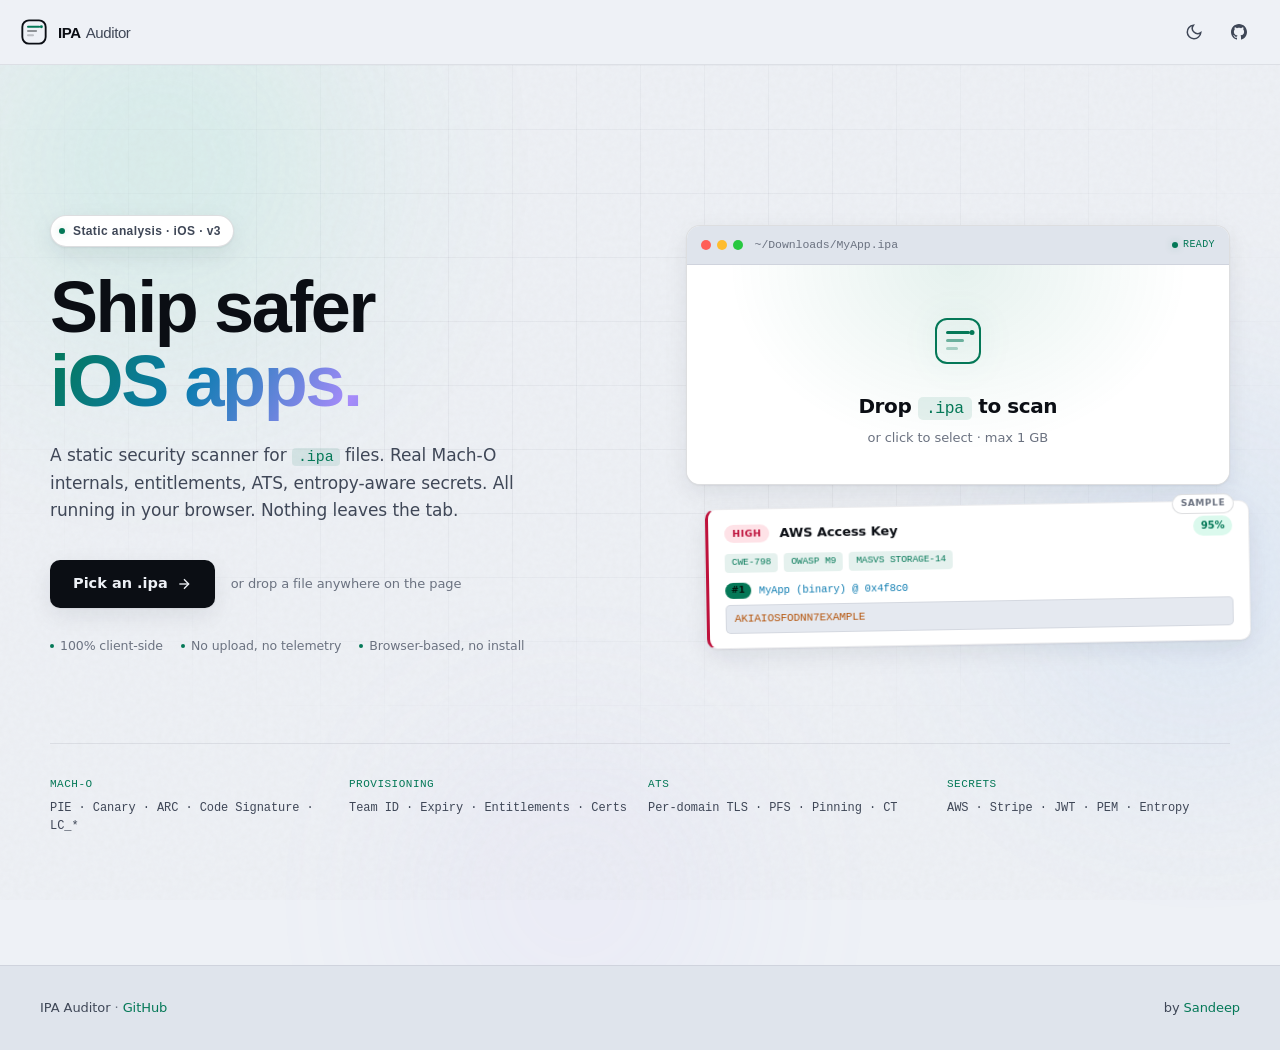
==== index.html @ ed72467b "Add files via upload" ====
<!DOCTYPE html>
<html lang="en" data-theme="dark">
<head>
    <meta charset="UTF-8">
    <meta name="viewport" content="width=device-width, initial-scale=1.0, viewport-fit=cover">
    <meta name="color-scheme" content="dark light">
    <title>IPA Auditor - iOS Static Security Analysis</title>
    <meta name="description" content="iOS IPA static security scanner in your browser. Real Mach-O parsing, embedded provisioning &amp; entitlements, deep ATS analysis, entropy-aware secret detection, SARIF / JSON / CSV / PDF export. 100% client-side.">
    <meta name="author" content="Sandeep Wawdane">
    <meta name="generator" content="IPA Auditor 3.0">
    <meta name="theme-color" content="#FCFCFD" media="(prefers-color-scheme: light)">
    <meta name="theme-color" content="#07080B" media="(prefers-color-scheme: dark)">
    <meta name="application-name" content="IPA Auditor">
    <meta http-equiv="X-Content-Type-Options" content="nosniff">
    <meta http-equiv="X-UA-Compatible" content="IE=edge">
    <meta http-equiv="Content-Security-Policy" content="default-src 'self'; img-src 'self' data: blob:; style-src 'self' 'unsafe-inline' https://fonts.googleapis.com; font-src 'self' https://fonts.gstatic.com data:; script-src 'self' 'unsafe-inline' blob:; worker-src 'self' blob:; connect-src 'self'; frame-ancestors 'none'; base-uri 'self'; form-action 'self'">
    <meta name="referrer" content="strict-origin-when-cross-origin">
    <meta name="robots" content="index, follow, max-image-preview:large">

    <meta property="og:title" content="IPA Auditor - iOS Static Security Analysis">
    <meta property="og:description" content="iOS IPA static security scanner in your browser. Real Mach-O parsing, entitlements, ATS, entropy-aware secret detection. 100% client-side.">
    <meta property="og:type" content="website">
    <meta property="og:url" content="https://ipaauditor.com/">
    <meta property="og:image" content="https://ipaauditor.com/icons/icon-512.svg">
    <meta property="og:image:type" content="image/svg+xml">
    <meta property="og:image:width" content="512">
    <meta property="og:image:height" content="512">
    <meta property="og:site_name" content="IPA Auditor">
    <meta property="og:locale" content="en_US">

    <meta name="twitter:card" content="summary_large_image">
    <meta name="twitter:title" content="IPA Auditor - iOS Static Security Analysis">
    <meta name="twitter:description" content="iOS IPA static security scanner in your browser. Mach-O + entitlements + ATS + entropy-aware secrets. 100% client-side.">
    <meta name="twitter:image" content="https://ipaauditor.com/icons/icon-512.svg">

    <link rel="canonical" href="https://ipaauditor.com/">
    <link rel="icon" type="image/svg+xml" href="icons/icon-192.svg">
    <link rel="preconnect" href="https://fonts.googleapis.com">
    <link rel="preconnect" href="https://fonts.gstatic.com" crossorigin>
    <link rel="preload" as="style" href="https://fonts.googleapis.com/css2?family=Inter:wght@400;500;600;700&family=Fraunces:opsz,wght@9..144,500;9..144,600;9..144,700;9..144,800&family=JetBrains+Mono:wght@400;500&display=swap">
    <link rel="stylesheet" href="https://fonts.googleapis.com/css2?family=Inter:wght@400;500;600;700&family=Fraunces:opsz,wght@9..144,500;9..144,600;9..144,700;9..144,800&family=JetBrains+Mono:wght@400;500&display=swap">
    <link rel="stylesheet" href="src/styles.css">

    <script type="application/ld+json">
    {
      "@context": "https://schema.org",
      "@type": "WebApplication",
      "name": "IPA Auditor",
      "url": "https://ipaauditor.com/",
      "applicationCategory": "SecurityApplication",
      "operatingSystem": "Web Browser",
      "browserRequirements": "Requires a modern browser with Web Workers, IndexedDB, and File API support.",
      "offers": { "@type": "Offer", "price": "0", "priceCurrency": "USD" },
      "creator": { "@type": "Person", "name": "Sandeep Wawdane", "url": "https://github.com/thecybersandeep" },
      "description": "iOS IPA static security scanner running entirely in the browser."
    }
    </script>
</head>
<body>
    <a class="skip-link" href="#main">Skip to content</a>

    <div class="gradient-orbs" aria-hidden="true">
        <div class="orb orb-1"></div>
        <div class="orb orb-2"></div>
        <div class="orb orb-3"></div>
    </div>
    <div class="grid-pattern" aria-hidden="true"></div>

    <header class="site-header" role="banner">
        <div class="site-header-inner">
            <a href="#" class="logo" aria-label="IPA Auditor home">
                <div class="logo-icon" aria-hidden="true">
                    <svg viewBox="0 0 36 36" fill="none" xmlns="http://www.w3.org/2000/svg">
                        <rect x="3" y="3" width="30" height="30" rx="8.5" fill="none" stroke="currentColor" stroke-width="2.4" stroke-linejoin="round"/>
                        <rect x="9" y="10" width="17" height="2.6" rx="1.3" fill="var(--accent-primary)"/>
                        <rect x="9" y="15.5" width="13" height="2.6" rx="1.3" fill="currentColor" opacity="0.42"/>
                        <rect x="9" y="21" width="9"  height="2.6" rx="1.3" fill="currentColor" opacity="0.22"/>
                        <circle cx="27.5" cy="11.3" r="1.9" fill="var(--accent-primary)"/>
                    </svg>
                </div>
                <div class="logo-text"><span class="logo-prefix">IPA</span><span class="logo-suffix">Auditor</span></div>
            </a>
            <nav class="nav-links" aria-label="Main">
                <button class="nav-link icon" id="themeToggle" type="button" aria-label="Toggle theme" title="Toggle theme">
                    <svg class="theme-dark"  viewBox="0 0 24 24" width="18" height="18" fill="none" stroke="currentColor" stroke-width="2" aria-hidden="true"><path d="M21 12.79A9 9 0 1 1 11.21 3 7 7 0 0 0 21 12.79z"/></svg>
                    <svg class="theme-light" viewBox="0 0 24 24" width="18" height="18" fill="none" stroke="currentColor" stroke-width="2" aria-hidden="true"><circle cx="12" cy="12" r="5"/><line x1="12" y1="1" x2="12" y2="3"/><line x1="12" y1="21" x2="12" y2="23"/><line x1="4.22" y1="4.22" x2="5.64" y2="5.64"/><line x1="18.36" y1="18.36" x2="19.78" y2="19.78"/><line x1="1" y1="12" x2="3" y2="12"/><line x1="21" y1="12" x2="23" y2="12"/><line x1="4.22" y1="19.78" x2="5.64" y2="18.36"/><line x1="18.36" y1="5.64" x2="19.78" y2="4.22"/></svg>
                </button>
                <a href="https://github.com/thecybersandeep/ipaauditor" class="nav-link" target="_blank" rel="noopener noreferrer" aria-label="GitHub repo">
                    <svg viewBox="0 0 24 24" width="16" height="16" fill="currentColor" aria-hidden="true"><path d="M12 0c-6.626 0-12 5.373-12 12 0 5.302 3.438 9.8 8.207 11.387.599.111.793-.261.793-.577v-2.234c-3.338.726-4.033-1.416-4.033-1.416-.546-1.387-1.333-1.756-1.333-1.756-1.089-.745.083-.729.083-.729 1.205.084 1.839 1.237 1.839 1.237 1.07 1.834 2.807 1.304 3.492.997.107-.775.418-1.305.762-1.604-2.665-.305-5.467-1.334-5.467-5.931 0-1.311.469-2.381 1.236-3.221-.124-.303-.535-1.524.117-3.176 0 0 1.008-.322 3.301 1.23.957-.266 1.983-.399 3.003-.404 1.02.005 2.047.138 3.006.404 2.291-1.552 3.297-1.23 3.297-1.23.653 1.653.242 2.874.118 3.176.77.84 1.235 1.911 1.235 3.221 0 4.609-2.807 5.624-5.479 5.921.43.372.823 1.102.823 2.222v3.293c0 .319.192.694.801.576 4.765-1.589 8.199-6.086 8.199-11.386 0-6.627-5.373-12-12-12z"/></svg>
                </a>
            </nav>
        </div>
    </header>

    <main id="main">
    <section class="hero" id="landingContent">
        <div class="mesh-bg" aria-hidden="true">
            <div class="mesh-orb mesh-orb-1"></div>
            <div class="mesh-orb mesh-orb-2"></div>
            <div class="mesh-orb mesh-orb-3"></div>
            <div class="mesh-grid"></div>
            <div class="cursor-spot" id="cursorSpot"></div>
        </div>

        <div class="hero-inner">
            <div class="hero-text">
                <span class="hero-tag">
                    <span class="hero-tag-dot"></span>
                    Static analysis · iOS · v3
                </span>
                <h1 class="hero-title">
                    Ship safer<br>
                    <span class="hero-title-accent">iOS apps.</span>
                </h1>
                <p class="hero-subtitle">A static security scanner for <code>.ipa</code> files. Real Mach-O internals, entitlements, ATS, entropy-aware secrets. All running in your browser. Nothing leaves the tab.</p>

                <div class="hero-cta">
                    <button class="btn btn-primary btn-lg" id="heroCta" type="button">
                        Pick an .ipa
                        <svg viewBox="0 0 24 24" width="16" height="16" fill="none" stroke="currentColor" stroke-width="2" aria-hidden="true"><line x1="5" y1="12" x2="19" y2="12"/><polyline points="12 5 19 12 12 19"/></svg>
                    </button>
                    <span class="hero-cta-hint">or drop a file anywhere on the page</span>
                </div>

                <div class="hero-checks">
                    <span class="hero-check"><span class="hero-check-dot"></span>100% client-side</span>
                    <span class="hero-check"><span class="hero-check-dot"></span>No upload, no telemetry</span>
                    <span class="hero-check"><span class="hero-check-dot"></span>Browser-based, no install</span>
                </div>
            </div>

            <div class="hero-visual">
                <div class="dropzone" id="dropZone" role="button" tabindex="0" aria-label="Drop IPA file or click to select">
                    <div class="dropzone-toprow">
                        <span class="dropzone-traffic"><i></i><i></i><i></i></span>
                        <span class="dropzone-file mono">~/Downloads/MyApp.ipa</span>
                        <span class="dropzone-status"><span class="dropzone-status-dot"></span>READY</span>
                    </div>
                    <div class="dropzone-body">
                        <div class="dropzone-icon" aria-hidden="true">
                            <svg viewBox="0 0 64 64" fill="none">
                                <rect x="10" y="10" width="44" height="44" rx="11" fill="none" stroke="currentColor" stroke-width="2"/>
                                <rect x="20" y="22" width="24" height="3" rx="1.5" fill="currentColor"/>
                                <rect x="20" y="30" width="18" height="3" rx="1.5" fill="currentColor" opacity="0.55"/>
                                <rect x="20" y="38" width="12" height="3" rx="1.5" fill="currentColor" opacity="0.30"/>
                                <circle cx="46" cy="23.5" r="2.5" fill="var(--accent-primary)"/>
                            </svg>
                        </div>
                        <div class="dropzone-title">Drop <code>.ipa</code> to scan</div>
                        <div class="dropzone-desc">or click to select · max 1 GB</div>
                    </div>
                </div>

                <div class="preview-card" id="previewCard" aria-hidden="true">
                    <div class="preview-card-head">
                        <span class="preview-sev preview-sev-high" data-field="sev">HIGH</span>
                        <span class="preview-title" data-field="title">AWS Access Key</span>
                        <span class="preview-conf" data-field="conf">95%</span>
                    </div>
                    <div class="preview-meta" data-field="meta">
                        <span class="preview-tag">CWE-798</span>
                        <span class="preview-tag">OWASP M9</span>
                        <span class="preview-tag">MASVS STORAGE-14</span>
                    </div>
                    <div class="preview-instance">
                        <span class="preview-instance-num">#1</span>
                        <code class="preview-file" data-field="file">MyApp (binary) @ 0x4f8c0</code>
                    </div>
                    <code class="preview-match" data-field="match">AKIAIOSFODNN7EXAMPLE</code>
                </div>
            </div>

            <input type="file" id="fileInput" class="file-input" accept=".ipa,.zip" aria-label="Select IPA file">
        </div>

        <div class="hero-feats-row">
            <div class="hero-feat"><span class="hero-feat-key">Mach-O</span><span class="hero-feat-val">PIE · Canary · ARC · Code Signature · LC_*</span></div>
            <div class="hero-feat"><span class="hero-feat-key">Provisioning</span><span class="hero-feat-val">Team ID · Expiry · Entitlements · Certs</span></div>
            <div class="hero-feat"><span class="hero-feat-key">ATS</span><span class="hero-feat-val">Per-domain TLS · PFS · Pinning · CT</span></div>
            <div class="hero-feat"><span class="hero-feat-key">Secrets</span><span class="hero-feat-val">AWS · Stripe · JWT · PEM · Entropy</span></div>
        </div>

    </section>

    <div class="app-container" id="appContainer">
        <div class="app-header">
            <div class="app-title">
                <div class="app-icon" id="appIcon" aria-hidden="true"></div>
                <div class="app-info">
                    <h2 id="appName">App Name</h2>
                    <p id="bundleId" class="mono">bundle.id</p>
                </div>
            </div>
            <div class="app-actions">
                <div class="export-menu">
                    <button class="btn btn-ghost" id="exportMenuBtn" type="button" aria-haspopup="true" aria-expanded="false" title="Export findings">
                        <svg viewBox="0 0 24 24" width="14" height="14" fill="none" stroke="currentColor" stroke-width="2" aria-hidden="true"><path d="M21 15v4a2 2 0 01-2 2H5a2 2 0 01-2-2v-4"/><polyline points="7 10 12 15 17 10"/><line x1="12" y1="15" x2="12" y2="3"/></svg>
                        Export
                        <svg viewBox="0 0 24 24" width="12" height="12" fill="none" stroke="currentColor" stroke-width="2" aria-hidden="true"><polyline points="6 9 12 15 18 9"/></svg>
                    </button>
                    <div class="export-dropdown" id="exportDropdown" role="menu" hidden>
                        <button class="export-item" data-export="pdf"   role="menuitem" type="button"><span class="export-item-name">PDF Report</span><span class="export-item-desc">printable audit</span></button>
                        <button class="export-item" data-export="json"  role="menuitem" type="button"><span class="export-item-name">JSON</span><span class="export-item-desc">full result tree</span></button>
                        <button class="export-item" data-export="csv"   role="menuitem" type="button"><span class="export-item-name">CSV</span><span class="export-item-desc">findings table</span></button>
                        <button class="export-item" data-export="sarif" role="menuitem" type="button"><span class="export-item-name">SARIF 2.1</span><span class="export-item-desc">GitHub Code Scanning</span></button>
                    </div>
                </div>
                <button class="btn btn-primary" id="newScanBtn" type="button">
                    <svg viewBox="0 0 24 24" width="16" height="16" fill="none" stroke="currentColor" stroke-width="2" aria-hidden="true"><polyline points="23 4 23 10 17 10"/><path d="M20.49 15a9 9 0 1 1-2.12-9.36L23 10"/></svg>
                    New Scan
                </button>
            </div>
        </div>

        <nav class="tabs" role="tablist" aria-label="Analysis tabs">
            <button class="tab active" role="tab" data-tab="overview"     aria-selected="true"  aria-controls="panel-overview">
                <svg viewBox="0 0 24 24" width="16" height="16" fill="none" stroke="currentColor" stroke-width="2" aria-hidden="true"><rect x="3" y="3" width="7" height="7"/><rect x="14" y="3" width="7" height="7"/><rect x="14" y="14" width="7" height="7"/><rect x="3" y="14" width="7" height="7"/></svg>
                Overview
            </button>
            <button class="tab" role="tab" data-tab="findings"     aria-selected="false" aria-controls="panel-findings">
                <svg viewBox="0 0 24 24" width="16" height="16" fill="none" stroke="currentColor" stroke-width="2" aria-hidden="true"><path d="M12 22s8-4 8-10V5l-8-3-8 3v7c0 6 8 10 8 10z"/></svg>
                Findings <span class="tab-badge" id="findingsCount">0</span>
            </button>
            <button class="tab" role="tab" data-tab="binary"       aria-selected="false" aria-controls="panel-binary">
                <svg viewBox="0 0 24 24" width="16" height="16" fill="none" stroke="currentColor" stroke-width="2" aria-hidden="true"><polyline points="16 18 22 12 16 6"/><polyline points="8 6 2 12 8 18"/></svg>
                Binary
            </button>
            <button class="tab" role="tab" data-tab="entitlements" aria-selected="false" aria-controls="panel-entitlements">
                <svg viewBox="0 0 24 24" width="16" height="16" fill="none" stroke="currentColor" stroke-width="2" aria-hidden="true"><rect x="3" y="11" width="18" height="11" rx="2"/><path d="M7 11V7a5 5 0 0110 0v4"/></svg>
                Entitlements
            </button>
            <button class="tab" role="tab" data-tab="ats"          aria-selected="false" aria-controls="panel-ats">
                <svg viewBox="0 0 24 24" width="16" height="16" fill="none" stroke="currentColor" stroke-width="2" aria-hidden="true"><circle cx="12" cy="12" r="10"/><line x1="2" y1="12" x2="22" y2="12"/><path d="M12 2a15.3 15.3 0 0 1 4 10 15.3 15.3 0 0 1-4 10 15.3 15.3 0 0 1-4-10 15.3 15.3 0 0 1 4-10z"/></svg>
                ATS
            </button>
            <button class="tab" role="tab" data-tab="explorer"     aria-selected="false" aria-controls="panel-explorer">
                <svg viewBox="0 0 24 24" width="16" height="16" fill="none" stroke="currentColor" stroke-width="2" aria-hidden="true"><path d="M22 19a2 2 0 01-2 2H4a2 2 0 01-2-2V5a2 2 0 012-2h5l2 3h9a2 2 0 012 2z"/></svg>
                Explorer
            </button>
        </nav>

        <section id="panel-overview" class="panel active" role="tabpanel">
            <div class="stats-grid" id="overviewStats"></div>
            <div class="results-section">
                <div class="results-header"><svg viewBox="0 0 24 24" width="18" height="18" fill="none" stroke="currentColor" stroke-width="2" aria-hidden="true"><circle cx="12" cy="12" r="10"/><line x1="12" y1="16" x2="12" y2="12"/><line x1="12" y1="8" x2="12.01" y2="8"/></svg>Application</div>
                <div id="appInfoGrid" class="results-body"></div>
            </div>
            <div class="results-section">
                <div class="results-header"><svg viewBox="0 0 24 24" width="18" height="18" fill="none" stroke="currentColor" stroke-width="2" aria-hidden="true"><path d="M1 12s4-8 11-8 11 8 11 8-4 8-11 8-11-8-11-8z"/><circle cx="12" cy="12" r="3"/></svg>Permissions</div>
                <div id="permissionsList" class="results-body"></div>
            </div>
            <div class="results-section">
                <div class="results-header"><svg viewBox="0 0 24 24" width="18" height="18" fill="none" stroke="currentColor" stroke-width="2" aria-hidden="true"><path d="M10 13a5 5 0 007.54.54l3-3a5 5 0 00-7.07-7.07l-1.72 1.71"/><path d="M14 11a5 5 0 00-7.54-.54l-3 3a5 5 0 007.07 7.07l1.71-1.71"/></svg>URL Schemes</div>
                <div id="urlSchemesList" class="results-body"></div>
            </div>
            <div class="results-section">
                <div class="results-header"><svg viewBox="0 0 24 24" width="18" height="18" fill="none" stroke="currentColor" stroke-width="2" aria-hidden="true"><path d="M21 16V8a2 2 0 00-1-1.73l-7-4a2 2 0 00-2 0l-7 4A2 2 0 003 8v8a2 2 0 001 1.73l7 4a2 2 0 002 0l7-4A2 2 0 0021 16z"/></svg>Trackers &amp; SDKs</div>
                <div id="trackersList" class="results-body"></div>
            </div>
        </section>

        <section id="panel-findings" class="panel" role="tabpanel" hidden>
            <div class="findings-toolbar" role="toolbar" aria-label="Findings filters">
                <div class="filter-bar">
                    <button class="filter-btn active" data-filter="all" type="button">All</button>
                    <button class="filter-btn" data-filter="high"    type="button">High</button>
                    <button class="filter-btn" data-filter="warning" type="button">Warning</button>
                    <button class="filter-btn" data-filter="info"    type="button">Info</button>
                    <button class="filter-btn" data-filter="secure"  type="button">Secure</button>
                </div>
                <div class="findings-controls">
                    <label class="search-wrap">
                        <span class="sr-only">Search findings</span>
                        <input type="search" id="findingsSearchInput" placeholder="Search rule, file, match, CWE…  (press / to focus)" aria-label="Search findings">
                    </label>
                    <label class="sort-wrap">
                        <span>Sort</span>
                        <select id="findingsSort" aria-label="Sort findings">
                            <option value="severity">Severity</option>
                            <option value="confidence">Confidence</option>
                            <option value="count">Count</option>
                            <option value="name">Name</option>
                        </select>
                    </label>
                    <label class="conf-wrap">
                        <span>Min confidence <span id="findingsMinConfidenceLabel">≥ 0%</span></span>
                        <input type="range" id="findingsMinConfidence" min="0" max="100" step="5" value="0" aria-label="Minimum confidence">
                    </label>
                    <div class="bulk-actions">
                        <button class="bulk-btn" id="expandAllBtn"   type="button" title="Expand all">Expand All</button>
                        <button class="bulk-btn" id="collapseAllBtn" type="button" title="Collapse all">Collapse All</button>
                    </div>
                </div>
            </div>
            <div class="results-section">
                <div class="results-header">
                    <svg viewBox="0 0 24 24" width="18" height="18" fill="none" stroke="currentColor" stroke-width="2" aria-hidden="true"><path d="M10.29 3.86L1.82 18a2 2 0 001.71 3h16.94a2 2 0 001.71-3L13.71 3.86a2 2 0 00-3.42 0z"/><line x1="12" y1="9" x2="12" y2="13"/><line x1="12" y1="17" x2="12.01" y2="17"/></svg>
                    <span>Findings</span>
                    <span id="findingsResultCount" class="results-header-sub">0</span>
                </div>
                <div id="findingsList" class="results-body" role="list"></div>
                <div id="findingsPager" class="findings-pager" aria-label="Pagination"></div>
            </div>
        </section>

        <section id="panel-binary" class="panel" role="tabpanel" hidden>
            <div class="results-section">
                <div class="results-header"><svg viewBox="0 0 24 24" width="18" height="18" fill="none" stroke="currentColor" stroke-width="2" aria-hidden="true"><path d="M12 22s8-4 8-10V5l-8-3-8 3v7c0 6 8 10 8 10z"/></svg>Checksec</div>
                <div id="checksecGrid" class="results-body"></div>
            </div>
            <div class="results-section">
                <div class="results-header"><svg viewBox="0 0 24 24" width="18" height="18" fill="none" stroke="currentColor" stroke-width="2" aria-hidden="true"><polyline points="16 18 22 12 16 6"/><polyline points="8 6 2 12 8 18"/></svg>Mach-O Details</div>
                <div id="machoMeta" class="results-body"></div>
            </div>
        </section>

        <section id="panel-entitlements" class="panel" role="tabpanel" hidden>
            <div class="results-section">
                <div class="results-header"><svg viewBox="0 0 24 24" width="18" height="18" fill="none" stroke="currentColor" stroke-width="2" aria-hidden="true"><path d="M14 2H6a2 2 0 00-2 2v16a2 2 0 002 2h12a2 2 0 002-2V8z"/><polyline points="14 2 14 8 20 8"/></svg>Provisioning Profile</div>
                <div id="provisioningCard" class="results-body"></div>
            </div>
            <div class="results-section">
                <div class="results-header"><svg viewBox="0 0 24 24" width="18" height="18" fill="none" stroke="currentColor" stroke-width="2" aria-hidden="true"><rect x="3" y="11" width="18" height="11" rx="2"/><path d="M7 11V7a5 5 0 0110 0v4"/></svg>Entitlements</div>
                <div id="entitlementsCard" class="results-body"></div>
            </div>
        </section>

        <section id="panel-ats" class="panel" role="tabpanel" hidden>
            <div class="results-section">
                <div class="results-header"><svg viewBox="0 0 24 24" width="18" height="18" fill="none" stroke="currentColor" stroke-width="2" aria-hidden="true"><circle cx="12" cy="12" r="10"/></svg>App Transport Security</div>
                <div id="atsPanel" class="results-body"></div>
            </div>
        </section>

        <section id="panel-explorer" class="panel" role="tabpanel" hidden>
            <div class="explorer-container">
                <aside class="explorer-sidebar" aria-label="Files">
                    <div class="quick-access">
                        <div class="quick-access-header"><span>Quick Access</span></div>
                        <div class="quick-access-list" id="quickAccessList"></div>
                    </div>
                    <div class="explorer-controls">
                        <input type="search" id="fileSearchInput" placeholder="Search files…" aria-label="Search files">
                    </div>
                    <div id="fileSearchResults" role="listbox"></div>
                    <div class="tree-section-header">
                        <span>Files</span>
                        <span class="tree-file-count" id="totalFileCount"></span>
                    </div>
                    <div class="file-tree-container" id="fileTree" role="tree"></div>
                </aside>
                <div class="explorer-main">
                    <div class="explorer-toolbar">
                        <span class="current-file-path mono" id="currentFilePath">Select a file</span>
                        <button class="viewer-btn" id="downloadFileBtn" type="button" title="Download this file" aria-label="Download current file" disabled>
                            <svg viewBox="0 0 24 24" width="14" height="14" fill="none" stroke="currentColor" stroke-width="2" aria-hidden="true"><path d="M21 15v4a2 2 0 01-2 2H5a2 2 0 01-2-2v-4"/><polyline points="7 10 12 15 17 10"/><line x1="12" y1="15" x2="12" y2="3"/></svg>
                            Download
                        </button>
                    </div>
                    <div class="file-viewer-container">
                        <div id="fileViewer"><div class="no-data">Select a file from Quick Access or the tree</div></div>
                    </div>
                </div>
            </div>
        </section>
    </div>
    </main>

    <footer class="site-footer">
        <div class="site-footer-inner">
            <div class="footer-brand">
                <span>IPA Auditor</span>
                <span class="footer-divider">·</span>
                <a href="https://github.com/thecybersandeep/ipaauditor" target="_blank" rel="noopener noreferrer">GitHub</a>
            </div>
            <div class="footer-copyright">by <a href="https://github.com/thecybersandeep" target="_blank" rel="noopener noreferrer">Sandeep</a></div>
        </div>
    </footer>

    <div class="loading-overlay" id="loadingOverlay" role="alertdialog" aria-live="polite" aria-labelledby="loadingText">
        <div class="loader" aria-hidden="true"></div>
        <div class="loading-text" id="loadingText">Analyzing IPA…</div>
        <div class="loading-subtext" id="progressText">Extracting…</div>
        <div class="loading-detail" id="progressDetail"></div>
        <div class="progress-bar" aria-hidden="true"><div class="progress-fill" id="progressFill"></div></div>
    </div>

    <div class="toast-container" id="toastContainer" aria-live="polite" aria-atomic="true"></div>

    <script src="lib/jszip.min.js"></script>
    <script src="lib/plist.min.js"></script>
    <script src="lib/jspdf.umd.min.js"></script>
    <script src="src/core/macho.js"></script>
    <script src="src/core/plist.js"></script>
    <script src="src/core/provisioning.js"></script>
    <script src="src/core/entropy.js"></script>
    <script src="src/core/rules.js"></script>
    <script src="src/core/ats.js"></script>
    <script src="src/core/analyzer.js"></script>
    <script src="src/core/export.js"></script>
    <script src="src/core/pdf.js"></script>
    <script src="src/main.js"></script>
</body>
</html>
---- src/styles.css ----
:root,
[data-theme="dark"] {
    --bg-primary: #07080B;
    --bg-secondary: #0C0E13;
    --bg-tertiary: #11141B;
    --bg-card: #0E1117;
    --bg-elevated: #161A22;
    --border-subtle: rgba(255, 255, 255, 0.06);
    --border-default: rgba(255, 255, 255, 0.10);
    --border-hover: rgba(255, 255, 255, 0.22);
    --text-primary: #F6F8FA;
    --text-secondary: #9CA3AF;
    --text-muted: #6B7280;
    --accent-primary: #10D689;
    --accent-secondary: #08B073;
    --accent-glow: rgba(16, 214, 137, 0.30);
    --accent-subtle: rgba(16, 214, 137, 0.10);
    --cyan: #38BDF8;
    --green: #10D689;
    --red: #F43F5E;
    --orange: #FB923C;
    --code-bg: #050709;
    --focus: #10D689;
    --shadow-card: 0 1px 2px rgba(0,0,0,0.4), 0 8px 24px rgba(0,0,0,0.30);
    --shadow-elev: 0 16px 40px rgba(0,0,0,0.55);
    --radius-sm: 6px;
    --radius-md: 10px;
    --radius-lg: 14px;
    --radius-xl: 20px;
}

[data-theme="light"] {
    --bg-primary: #EEF1F6;
    --bg-secondary: #DFE4EC;
    --bg-tertiary: #FFFFFF;
    --bg-card: #FFFFFF;
    --bg-elevated: #FFFFFF;
    --border-subtle: rgba(17, 24, 39, 0.08);
    --border-default: rgba(17, 24, 39, 0.14);
    --border-hover: rgba(17, 24, 39, 0.28);
    --text-primary: #0B0E14;
    --text-secondary: #3F4757;
    --text-muted: #6B7280;
    --accent-primary: #047857;
    --accent-secondary: #036044;
    --accent-glow: rgba(4, 120, 87, 0.24);
    --accent-subtle: rgba(4, 120, 87, 0.10);
    --cyan: #0E7CB1;
    --green: #047857;
    --red: #BE123C;
    --orange: #B45309;
    --code-bg: #E5E9F0;
    --focus: #047857;
    --shadow-card: 0 1px 2px rgba(17,24,39,0.06), 0 8px 24px rgba(17,24,39,0.08);
    --shadow-elev: 0 16px 40px rgba(17,24,39,0.14);
    --radius-sm: 6px;
    --radius-md: 10px;
    --radius-lg: 14px;
    --radius-xl: 20px;
}

* { margin: 0; padding: 0; box-sizing: border-box; }
html { font-size: 15px; scroll-behavior: smooth; }
@media (prefers-reduced-motion: reduce) {
    *, *::before, *::after { animation: none !important; transition: none !important; }
    html { scroll-behavior: auto; }
}
body {
    font-family: 'Inter', ui-sans-serif, -apple-system, system-ui, sans-serif;
    background: var(--bg-primary);
    color: var(--text-primary);
    min-height: 100vh;
    line-height: 1.55;
    -webkit-font-smoothing: antialiased;
    -moz-osx-font-smoothing: grayscale;
    overflow-x: hidden;
    letter-spacing: -0.005em;
    position: relative;
}
body::before {
    content: '';
    position: fixed; inset: 0;
    pointer-events: none; z-index: 1;
    background-image: url("data:image/svg+xml,%3Csvg xmlns='http://www.w3.org/2000/svg' viewBox='0 0 200 200'%3E%3Cfilter id='n'%3E%3CfeTurbulence type='fractalNoise' baseFrequency='0.85' numOctaves='2' stitchTiles='stitch'/%3E%3CfeColorMatrix values='0 0 0 0 0.18 0 0 0 0 0.13 0 0 0 0 0.07 0 0 0 0.55 0'/%3E%3C/filter%3E%3Crect width='200' height='200' filter='url(%23n)'/%3E%3C/svg%3E");
    opacity: 0.06;
    mix-blend-mode: multiply;
}
[data-theme="dark"] body::before { mix-blend-mode: screen; opacity: 0.04; }
.serif { font-family: 'Fraunces', Georgia, serif; }
.site-header, .hero, main, footer, .toast-container { position: relative; z-index: 2; }
.mono { font-family: 'JetBrains Mono', ui-monospace, SFMono-Regular, Consolas, monospace; }
.sr-only { position: absolute; width: 1px; height: 1px; padding: 0; margin: -1px; overflow: hidden; clip: rect(0,0,0,0); white-space: nowrap; border: 0; }
.skip-link { position: absolute; left: -9999px; top: 8px; padding: 8px 12px; background: var(--accent-primary); color: white; border-radius: 6px; z-index: 1000; }
.skip-link:focus { left: 12px; }

:focus-visible {
    outline: 2px solid var(--focus);
    outline-offset: 2px;
    border-radius: 4px;
}

button { font: inherit; color: inherit; }
a { color: inherit; }

.gradient-orbs, .grid-pattern { display: none; }

.site-header {
    position: sticky; top: 0; z-index: 100;
    padding: 14px 20px;
    background: color-mix(in srgb, var(--bg-primary) 92%, transparent);
    backdrop-filter: blur(24px) saturate(180%);
    -webkit-backdrop-filter: blur(24px) saturate(180%);
    border-bottom: 1px solid var(--border-subtle);
}
.site-header-inner { max-width: 1280px; margin: 0 auto; display: flex; align-items: center; justify-content: space-between; gap: 12px; }
.logo { display: inline-flex; align-items: center; gap: 10px; text-decoration: none; color: var(--text-primary); }
.logo-icon { width: 28px; height: 28px; flex-shrink: 0; color: var(--text-primary); transition: transform 0.2s ease; }
.logo:hover .logo-icon { transform: scale(1.06); }
.logo-text { display: inline-flex; align-items: baseline; gap: 0; font-family: 'Inter', sans-serif; font-size: 15px; font-weight: 700; letter-spacing: -0.4px; line-height: 1; }
.logo-prefix { color: var(--text-primary); }
.logo-suffix { color: var(--text-secondary); font-weight: 500; margin-left: 5px; }

.nav-links { display: flex; align-items: center; gap: 6px; }
.nav-link {
    display: inline-flex; align-items: center; gap: 6px;
    padding: 8px 12px; font-size: 13px; font-weight: 500;
    color: var(--text-secondary); background: transparent; border: 1px solid transparent;
    border-radius: 8px; cursor: pointer; text-decoration: none;
    transition: all 0.15s ease;
}
.nav-link:hover { color: var(--text-primary); background: var(--accent-subtle); border-color: var(--border-subtle); }
.nav-link.icon { padding: 8px; }
.theme-light, .theme-dark { display: none; }
[data-theme="light"] .theme-dark  { display: block; }
[data-theme="dark"]  .theme-light { display: block; }

.btn {
    display: inline-flex; align-items: center; gap: 8px;
    padding: 10px 18px; font-size: 13.5px; font-weight: 600;
    border-radius: var(--radius-md); cursor: pointer; text-decoration: none;
    border: 1px solid transparent; transition: all 0.15s ease;
    background: transparent; color: var(--text-primary);
    line-height: 1.2;
}
.btn-primary {
    background: var(--text-primary);
    color: var(--bg-primary);
    box-shadow: var(--shadow-card);
}
.btn-primary:hover { transform: translateY(-1px); box-shadow: var(--shadow-elev); }
.btn-ghost { background: var(--bg-elevated); border-color: var(--border-default); box-shadow: var(--shadow-card); }
.btn-ghost:hover { border-color: var(--border-hover); transform: translateY(-1px); }
.btn-ghost.danger { color: var(--red); }
.btn-ghost.danger:hover { background: rgba(196, 69, 69, 0.10); border-color: rgba(196, 69, 69, 0.4); }

.hero {
    position: relative; z-index: 2;
    min-height: 100vh;
    display: flex; flex-direction: column;
    align-items: center; justify-content: center;
    padding: 80px 24px 60px;
    overflow: hidden;
}
.mesh-bg { position: absolute; inset: 0; overflow: hidden; pointer-events: none; }
.mesh-grid {
    position: absolute; inset: 0;
    background-image:
        linear-gradient(rgba(255,255,255,0.03) 1px, transparent 1px),
        linear-gradient(90deg, rgba(255,255,255,0.03) 1px, transparent 1px);
    background-size: 64px 64px;
    mask-image: radial-gradient(ellipse 80% 70% at 50% 30%, black 30%, transparent 75%);
    -webkit-mask-image: radial-gradient(ellipse 80% 70% at 50% 30%, black 30%, transparent 75%);
}
[data-theme="light"] .mesh-grid {
    background-image:
        linear-gradient(rgba(17,24,39,0.04) 1px, transparent 1px),
        linear-gradient(90deg, rgba(17,24,39,0.04) 1px, transparent 1px);
}
.mesh-orb { position: absolute; border-radius: 50%; filter: blur(80px); opacity: 0.45; }
.mesh-orb-1 { width: 560px; height: 560px; top: -180px; left: -120px; background: radial-gradient(circle, #10D689 0%, transparent 70%); }
.mesh-orb-2 { width: 480px; height: 480px; top: 30%; right: -160px; background: radial-gradient(circle, #38BDF8 0%, transparent 70%); opacity: 0.30; }
.mesh-orb-3 { width: 380px; height: 380px; bottom: -120px; left: 30%; background: radial-gradient(circle, #A78BFA 0%, transparent 70%); opacity: 0.20; }
.cursor-spot {
    position: absolute;
    width: 600px; height: 600px;
    border-radius: 50%;
    background: radial-gradient(circle, rgba(16, 214, 137, 0.10) 0%, transparent 60%);
    pointer-events: none;
    transform: translate(-50%, -50%);
    transition: opacity 0.3s ease;
    opacity: 0;
    z-index: 1;
    filter: blur(40px);
    mix-blend-mode: screen;
}
[data-theme="light"] .cursor-spot {
    background: radial-gradient(circle, rgba(5, 150, 105, 0.10) 0%, transparent 60%);
    mix-blend-mode: multiply;
}
.hero:hover .cursor-spot { opacity: 1; }
[data-theme="light"] .mesh-orb { opacity: 0.18; filter: blur(100px); }
[data-theme="light"] .mesh-orb-1 { background: radial-gradient(circle, #34D399 0%, transparent 70%); }
[data-theme="light"] .mesh-orb-2 { background: radial-gradient(circle, #60A5FA 0%, transparent 70%); }
[data-theme="light"] .mesh-orb-3 { background: radial-gradient(circle, #C4B5FD 0%, transparent 70%); }

.hero-inner {
    position: relative;
    max-width: 1180px; width: 100%;
    display: grid; grid-template-columns: minmax(0, 1.05fr) minmax(0, 1fr);
    gap: 64px;
    align-items: center;
}
.hero-text { text-align: left; }
.hero-visual { position: relative; }

.hero-text > * { animation: fadeUp 0.6s cubic-bezier(0.22, 1, 0.36, 1) backwards; }
.hero-text > *:nth-child(1) { animation-delay: 0.05s; }
.hero-text > *:nth-child(2) { animation-delay: 0.12s; }
.hero-text > *:nth-child(3) { animation-delay: 0.18s; }
.hero-text > *:nth-child(4) { animation-delay: 0.24s; }
.hero-text > *:nth-child(5) { animation-delay: 0.30s; }
.hero-visual { animation: fadeUp 0.8s cubic-bezier(0.22, 1, 0.36, 1) 0.20s backwards; }
.hero-feats-row { animation: fadeUp 0.6s cubic-bezier(0.22, 1, 0.36, 1) 0.45s backwards; }
@keyframes fadeUp {
    from { opacity: 0; transform: translateY(16px); }
    to   { opacity: 1; transform: translateY(0); }
}
@media (prefers-reduced-motion: reduce) {
    .hero-text > *, .hero-visual, .hero-feats-row { animation: none; }
}

.dropzone-status {
    margin-left: auto;
    display: inline-flex; align-items: center; gap: 5px;
    font-family: 'JetBrains Mono', monospace;
    font-size: 10px;
    color: var(--accent-primary);
    letter-spacing: 0.4px;
}
.dropzone-status-dot {
    width: 6px; height: 6px;
    border-radius: 50%;
    background: var(--accent-primary);
    box-shadow: 0 0 8px var(--accent-glow);
    animation: dotPulse 1.6s ease-in-out infinite;
}
@keyframes dotPulse { 0%,100% { opacity: 1; } 50% { opacity: 0.35; } }

.preview-card {
    transition: opacity 0.4s ease, transform 0.4s ease;
}
.preview-card.swapping {
    opacity: 0;
    transform: rotate(-1deg) translateX(20px) translateY(-4px);
}
.hero-badge {
    display: inline-flex; align-items: center; gap: 8px;
    padding: 6px 12px; background: var(--accent-subtle);
    border: 1px solid rgba(129, 140, 248, 0.25);
    border-radius: 100px; font-size: 12px; font-weight: 600;
    color: var(--accent-primary); margin-bottom: 24px;
}
.hero-badge .dot { width: 6px; height: 6px; background: var(--accent-primary); border-radius: 50%; animation: pulse 2s ease infinite; }
@keyframes pulse { 0%,100% { opacity: 1; transform: scale(1); } 50% { opacity: 0.5; transform: scale(1.5); } }
.hero-tag {
    display: inline-flex; align-items: center; gap: 8px;
    font-family: 'Inter', sans-serif;
    font-size: 12px; font-weight: 600;
    letter-spacing: 0.4px;
    color: var(--text-secondary);
    padding: 6px 12px 6px 8px;
    background: var(--bg-card);
    border: 1px solid var(--border-default);
    border-radius: 100px;
    margin-bottom: 24px;
    box-shadow: var(--shadow-card);
}
.hero-tag-dot {
    width: 6px; height: 6px;
    border-radius: 50%;
    background: var(--accent-primary);
    box-shadow: 0 0 8px var(--accent-glow);
    animation: tagPulse 2s ease-in-out infinite;
}
@keyframes tagPulse { 0%,100% { opacity: 1; } 50% { opacity: 0.4; } }

.hero-title {
    font-family: 'Inter', sans-serif;
    font-size: clamp(44px, 6vw, 72px);
    font-weight: 700;
    letter-spacing: -2.4px;
    line-height: 1.02;
    margin-bottom: 24px;
    color: var(--text-primary);
}
.hero-title-accent {
    background: linear-gradient(120deg, var(--accent-primary) 0%, var(--cyan) 25%, #A78BFA 50%, var(--cyan) 75%, var(--accent-primary) 100%);
    background-size: 200% 100%;
    -webkit-background-clip: text;
    background-clip: text;
    -webkit-text-fill-color: transparent;
    animation: titleGradient 8s ease-in-out infinite;
}
@keyframes titleGradient {
    0%, 100% { background-position: 0% 50%; }
    50%      { background-position: 100% 50%; }
}
.hero-subtitle {
    font-size: clamp(15px, 1.4vw, 17px);
    color: var(--text-secondary);
    max-width: 520px;
    margin: 0 0 36px;
    line-height: 1.6;
}
.hero-subtitle code {
    font-family: 'JetBrains Mono', monospace;
    font-size: 0.88em;
    padding: 1px 6px;
    background: var(--accent-subtle);
    color: var(--accent-primary);
    border-radius: 4px;
}
.hero-cta { display: flex; align-items: center; gap: 16px; margin-bottom: 28px; flex-wrap: wrap; }
.btn-lg { padding: 14px 22px; font-size: 14.5px; font-weight: 600; }
.hero-cta-hint { font-size: 13px; color: var(--text-muted); }

.hero-checks { display: flex; gap: 18px; flex-wrap: wrap; }
.hero-check { display: inline-flex; align-items: center; gap: 6px; font-size: 12.5px; color: var(--text-muted); }
.hero-check-dot { width: 4px; height: 4px; border-radius: 50%; background: var(--accent-primary); }

.hero-feats-row {
    position: relative; z-index: 2;
    max-width: 1180px; width: 100%;
    margin: 88px auto 0;
    display: grid;
    grid-template-columns: repeat(4, 1fr);
    gap: 16px;
    border-top: 1px solid var(--border-subtle);
    padding-top: 32px;
}
.hero-feat { display: flex; flex-direction: column; gap: 6px; }
.hero-feat-key {
    font-family: 'JetBrains Mono', monospace;
    font-size: 11px; font-weight: 500;
    letter-spacing: 0.5px;
    color: var(--accent-primary);
    text-transform: uppercase;
}
.hero-feat-val {
    font-family: 'JetBrains Mono', monospace;
    font-size: 12px;
    color: var(--text-secondary);
    line-height: 1.5;
}

@property --rotation-angle {
    syntax: '<angle>';
    inherits: false;
    initial-value: 0deg;
}
.dropzone {
    position: relative;
    background: var(--bg-card);
    border: 1px solid var(--border-default);
    border-radius: var(--radius-lg);
    cursor: pointer; overflow: hidden;
    transition: all 0.2s ease;
    box-shadow: var(--shadow-card);
}
.dropzone::before {
    content: '';
    position: absolute; inset: -1px;
    border-radius: var(--radius-lg);
    background: conic-gradient(from var(--rotation-angle, 0deg), transparent 0%, var(--accent-primary) 15%, var(--cyan) 30%, transparent 45%, transparent 100%);
    z-index: -1;
    opacity: 0;
    transition: opacity 0.3s ease;
    animation: borderRotate 6s linear infinite;
}
@keyframes borderRotate {
    to { --rotation-angle: 360deg; }
}
@supports not (background: conic-gradient(from 0deg, red, blue)) {
    .dropzone::before {
        background: linear-gradient(135deg, var(--accent-primary), var(--cyan));
    }
}
.dropzone::after {
    content: '';
    position: absolute; inset: 1px;
    border-radius: calc(var(--radius-lg) - 1px);
    background: var(--bg-card);
    z-index: -1;
}
.dropzone:hover, .dropzone:focus-visible { transform: translateY(-2px); }
.dropzone:hover::before { opacity: 0.8; }
.dropzone.drag-over::before { opacity: 1; }
.dropzone.drag-over { transform: scale(1.005); }
.dropzone-toprow {
    display: flex; align-items: center; gap: 12px;
    padding: 10px 14px;
    background: var(--bg-secondary);
    border-bottom: 1px solid var(--border-subtle);
}
.dropzone-traffic { display: inline-flex; gap: 6px; }
.dropzone-traffic i { width: 10px; height: 10px; border-radius: 50%; background: var(--border-default); display: inline-block; }
.dropzone-traffic i:nth-child(1) { background: #FF5F57; }
.dropzone-traffic i:nth-child(2) { background: #FEBC2E; }
.dropzone-traffic i:nth-child(3) { background: #28C840; }
[data-theme="dark"] .dropzone-traffic i { opacity: 0.75; }
.dropzone-file { font-size: 11.5px; color: var(--text-muted); flex: 1; text-align: left; }
.dropzone-body {
    padding: 44px 32px 36px;
    text-align: center;
    background:
        radial-gradient(ellipse at center top, var(--accent-subtle) 0%, transparent 60%),
        var(--bg-card);
}
.dropzone-icon {
    width: 64px; height: 64px; margin: 0 auto 18px;
    color: var(--accent-primary);
    filter: drop-shadow(0 0 16px var(--accent-glow));
}
.dropzone-title { font-size: 20px; font-weight: 600; margin-bottom: 6px; letter-spacing: -0.4px; color: var(--text-primary); }
.dropzone-title code {
    font-family: 'JetBrains Mono', monospace;
    font-size: 0.82em;
    padding: 2px 8px;
    background: var(--accent-subtle);
    color: var(--accent-primary);
    border-radius: 5px;
    font-weight: 500;
}
.dropzone-desc { color: var(--text-muted); font-size: 13px; }

/* Preview finding card (right side of hero) */
.preview-card {
    margin-top: 20px;
    background: var(--bg-card);
    border: 1px solid var(--border-subtle);
    border-left: 3px solid var(--red);
    border-radius: var(--radius-md);
    padding: 14px 16px;
    box-shadow: var(--shadow-card);
    transform: rotate(-1deg) translateX(20px);
    transition: transform 0.4s ease;
    position: relative;
    pointer-events: none;
}
.preview-card::after {
    content: 'sample';
    position: absolute;
    top: -8px; right: 14px;
    font-size: 9px; font-weight: 700;
    letter-spacing: 0.6px;
    text-transform: uppercase;
    padding: 2px 8px;
    background: var(--bg-elevated);
    color: var(--text-muted);
    border: 1px solid var(--border-default);
    border-radius: 100px;
}
.preview-card-head {
    display: flex; align-items: center; gap: 10px;
    margin-bottom: 10px;
}
.preview-sev {
    padding: 2px 8px;
    border-radius: 100px;
    font-size: 9.5px; font-weight: 700;
    letter-spacing: 0.5px;
}
.preview-sev-high {
    background: rgba(244, 63, 94, 0.15);
    color: var(--red);
}
.preview-sev-warning {
    background: rgba(251, 146, 60, 0.15);
    color: var(--orange);
}
.preview-title { flex: 1; font-size: 13px; font-weight: 600; color: var(--text-primary); }
.preview-conf {
    padding: 2px 8px;
    background: rgba(16, 214, 137, 0.15);
    color: var(--green);
    border-radius: 100px;
    font-size: 10px; font-weight: 700;
}
.preview-meta { display: flex; gap: 6px; flex-wrap: wrap; margin-bottom: 10px; }
.preview-tag {
    font-family: 'JetBrains Mono', monospace;
    font-size: 9.5px; font-weight: 500;
    padding: 2px 7px;
    background: var(--accent-subtle);
    color: var(--accent-primary);
    border-radius: 4px;
}
.preview-instance { display: flex; align-items: center; gap: 8px; margin-bottom: 6px; }
.preview-instance-num {
    background: var(--accent-primary); color: #04130D;
    padding: 1px 6px; border-radius: 100px;
    font-size: 9px; font-weight: 700;
}
.preview-file {
    font-family: 'JetBrains Mono', monospace;
    font-size: 10.5px;
    color: var(--cyan);
    background: transparent; padding: 0;
}
.preview-match {
    display: block;
    font-family: 'JetBrains Mono', monospace;
    font-size: 11px;
    padding: 5px 8px;
    background: var(--code-bg);
    border: 1px solid var(--border-subtle);
    border-radius: 5px;
    color: var(--orange);
    word-break: break-all;
}

@media (max-width: 980px) {
    .hero-inner { grid-template-columns: 1fr; gap: 40px; text-align: left; }
    .hero-text { max-width: 600px; }
    .preview-card { transform: rotate(-0.5deg); }
    .hero-feats-row { grid-template-columns: repeat(2, 1fr); gap: 20px 16px; }
}
@media (max-width: 540px) {
    .hero { padding: 56px 16px 40px; }
    .hero-feats-row { grid-template-columns: 1fr; }
}
.file-input { display: none; }

.site-footer { padding: 32px 16px; border-top: 1px solid var(--border-subtle); background: var(--bg-secondary); position: relative; z-index: 2; }
.site-footer-inner { max-width: 1200px; margin: 0 auto; display: flex; align-items: center; justify-content: space-between; gap: 16px; font-size: 13px; color: var(--text-secondary); flex-wrap: wrap; }
.footer-divider { color: var(--text-muted); }
.site-footer a { color: var(--accent-primary); text-decoration: none; }
.site-footer a:hover { text-decoration: underline; }

.app-container { display: none; position: relative; z-index: 2; max-width: 1280px; margin: 0 auto; padding: 24px 16px 64px; }
.app-container.active { display: block; }
.app-header { display: flex; align-items: center; justify-content: space-between; gap: 16px; margin-bottom: 20px; padding-bottom: 20px; border-bottom: 1px solid var(--border-subtle); flex-wrap: wrap; }
.app-title { display: flex; align-items: center; gap: 14px; }
.app-icon { width: 56px; height: 56px; background: linear-gradient(135deg, var(--accent-secondary), var(--accent-primary)); border-radius: 14px; display: flex; align-items: center; justify-content: center; overflow: hidden; flex-shrink: 0; }
.app-icon img { width: 100%; height: 100%; object-fit: cover; }
.app-info h2 { font-size: 20px; font-weight: 700; margin-bottom: 2px; }
.app-info p { font-size: 12px; color: var(--text-muted); }
.app-actions { display: flex; gap: 8px; flex-wrap: wrap; align-items: center; }
.export-menu { position: relative; }
.export-dropdown {
    position: absolute; top: calc(100% + 8px); right: 0;
    min-width: 220px; padding: 6px;
    background: var(--bg-card); border: 1px solid var(--border-default);
    border-radius: var(--radius-md); box-shadow: var(--shadow-elev);
    z-index: 50;
}
.export-dropdown[hidden] { display: none; }
.export-item {
    display: flex; flex-direction: column; gap: 2px;
    width: 100%; padding: 10px 12px;
    text-align: left; background: transparent;
    border: none; font: inherit; color: var(--text-primary);
    cursor: pointer; border-radius: var(--radius-sm);
}
.export-item:hover { background: var(--accent-subtle); }
.export-item-name { font-size: 13.5px; font-weight: 600; }
.export-item-desc { font-size: 11.5px; color: var(--text-muted); }

/* Binary viewer */
.binary-viewer { display: flex; flex-direction: column; height: 100%; min-height: 0; }
.binary-toolbar { display: flex; align-items: center; gap: 12px; padding: 10px 12px; border-bottom: 1px solid var(--border-subtle); background: var(--bg-secondary); flex-wrap: wrap; }
.binary-info { display: flex; gap: 6px; flex-wrap: wrap; }
.binary-mode-tabs { display: flex; gap: 4px; margin-left: auto; }
.view-tab { padding: 5px 14px; font-size: 12px; font-weight: 600; background: var(--bg-card); border: 1px solid var(--border-default); border-radius: 6px; color: var(--text-muted); cursor: pointer; }
.view-tab:hover { color: var(--text-primary); border-color: var(--border-hover); }
.view-tab.active { color: var(--cyan); background: var(--accent-subtle); border-color: var(--cyan); }
.hex-controls, .hex-search-bar, .strings-controls, .strings-nav { display: flex; gap: 8px; align-items: center; padding: 8px 12px; border-bottom: 1px solid var(--border-subtle); background: var(--bg-tertiary); flex-wrap: wrap; }
.hex-nav, .strings-nav-btn, .hex-search-btn, .hex-search-prev, .hex-search-next { padding: 5px 10px; background: var(--bg-card); border: 1px solid var(--border-default); border-radius: 5px; color: var(--text-secondary); font-size: 11px; cursor: pointer; font-family: inherit; }
.hex-nav:hover:not(:disabled), .strings-nav-btn:hover:not(:disabled), .hex-search-btn:hover, .hex-search-prev:hover:not(:disabled), .hex-search-next:hover:not(:disabled) { color: var(--cyan); border-color: var(--cyan); background: var(--accent-subtle); }
.hex-nav:disabled, .strings-nav-btn:disabled, .hex-search-prev:disabled, .hex-search-next:disabled { opacity: 0.35; cursor: not-allowed; }
.hex-page-info, .strings-page-info { padding: 4px 8px; background: var(--bg-card); border-radius: 4px; font-size: 11px; color: var(--text-muted); font-family: 'JetBrains Mono', monospace; }
.hex-goto, .hex-search, .strings-filter, .strings-minlen-input { padding: 5px 10px; background: var(--bg-card); border: 1px solid var(--border-default); border-radius: 5px; color: var(--text-primary); font-size: 11px; font-family: 'JetBrains Mono', monospace; }
.hex-goto { width: 180px; }
.hex-search { flex: 1; min-width: 200px; max-width: 320px; }
.strings-filter { flex: 1; min-width: 180px; max-width: 360px; }
.strings-minlen { display: flex; align-items: center; gap: 4px; font-size: 11px; color: var(--text-muted); }
.strings-minlen-input { width: 56px; }
.strings-count { font-size: 11px; color: var(--text-muted); margin-left: auto; }
.hex-search-info { font-size: 11px; color: var(--cyan); background: var(--accent-subtle); padding: 3px 8px; border-radius: 4px; }
.hex-search-info.muted { color: var(--text-muted); background: transparent; }
.binary-body { flex: 1; overflow: auto; background: var(--code-bg); }
.hex-table-header { display: grid; grid-template-columns: 90px 1fr 180px; padding: 8px 12px; background: var(--bg-secondary); border-bottom: 1px solid var(--border-default); font-size: 10px; font-weight: 700; color: var(--text-muted); text-transform: uppercase; letter-spacing: 0.5px; position: sticky; top: 0; }
.hex-dump { padding: 4px 0; }
.hex-line { display: grid; grid-template-columns: 90px 1fr 180px; gap: 10px; padding: 0 12px; font-size: 11px; height: 20px; line-height: 20px; }
.hex-line:hover { background: rgba(129, 140, 248, 0.08); }
.hex-line.match { background: rgba(251, 146, 60, 0.08); }
.hex-line.match:hover { background: rgba(251, 146, 60, 0.16); }
.hex-offset { color: var(--accent-primary); }
.hex-bytes { color: var(--text-secondary); white-space: pre; overflow: hidden; }
.hex-ascii { color: var(--cyan); white-space: pre; border-left: 1px solid var(--border-subtle); padding-left: 10px; }
.hex-hit { background: rgba(251, 146, 60, 0.4); color: var(--orange) !important; border-radius: 2px; font-weight: 600; }
.strings-list { padding: 4px 0; }
.string-entry { display: grid; grid-template-columns: 40px 90px 1fr; gap: 10px; padding: 4px 12px; align-items: center; cursor: pointer; background: transparent; border: none; width: 100%; text-align: left; font-family: inherit; font-size: 11px; }
.string-entry:hover { background: var(--accent-subtle); }
.string-entry:nth-child(even) { background: rgba(255,255,255,0.02); }
[data-theme="light"] .string-entry:nth-child(even) { background: rgba(0,0,0,0.02); }
.string-entry:nth-child(even):hover, .string-entry:hover { background: var(--accent-subtle); }
.string-index { color: var(--text-muted); text-align: right; }
.string-offset { color: var(--accent-primary); }
.string-value { color: var(--text-primary); overflow: hidden; text-overflow: ellipsis; white-space: nowrap; }
.image-info { display: flex; gap: 6px; justify-content: center; margin-bottom: 12px; }

.tabs { display: flex; gap: 4px; margin-bottom: 20px; padding: 5px; background: var(--bg-secondary); border-radius: var(--radius-md); overflow-x: auto; scrollbar-width: thin; border: 1px solid var(--border-subtle); }
.tabs::-webkit-scrollbar { height: 4px; }
.tab {
    display: inline-flex; align-items: center; gap: 7px;
    padding: 10px 16px; font-size: 13.5px; font-weight: 500;
    color: var(--text-secondary); background: transparent;
    border: none; border-radius: var(--radius-sm); cursor: pointer;
    white-space: nowrap; transition: all 0.15s ease;
}
.tab:hover { color: var(--text-primary); background: var(--bg-elevated); }
.tab.active { color: var(--text-primary); background: var(--bg-card); box-shadow: var(--shadow-card); font-weight: 600; }
.tab-badge { padding: 1px 7px; background: var(--red); color: white; font-size: 10px; font-weight: 700; border-radius: 100px; }
.tab-badge.zero { background: var(--green); }
.panel { display: none; }
.panel.active { display: block; }

.stats-grid { display: grid; grid-template-columns: repeat(auto-fit, minmax(180px, 1fr)); gap: 14px; margin-bottom: 20px; }
.stat-card { background: var(--bg-card); border: 1px solid var(--border-subtle); border-radius: var(--radius-lg); padding: 20px; box-shadow: var(--shadow-card); }
.stat-card-header { display: flex; align-items: center; justify-content: space-between; margin-bottom: 12px; }
.stat-card-label { font-size: 11px; color: var(--text-muted); text-transform: uppercase; letter-spacing: 0.8px; font-weight: 600; }
.stat-card-value { font-size: 30px; font-weight: 700; margin-bottom: 4px; letter-spacing: -1px; color: var(--text-primary); }
.stat-card-desc { font-size: 12.5px; color: var(--text-muted); }

.score-card { display: flex; flex-direction: column; align-items: center; }
.score-ring {
    --score: 0;
    width: 110px; height: 110px;
    border-radius: 50%;
    background: conic-gradient(var(--score-color, var(--accent-primary)) calc(var(--score) * 1%), var(--bg-elevated) 0);
    display: flex; flex-direction: column; align-items: center; justify-content: center;
    position: relative;
    margin-top: 6px;
}
.score-ring::before { content: ''; position: absolute; inset: 8px; background: var(--bg-card); border-radius: 50%; }
.score-value { position: relative; font-size: 30px; font-weight: 800; line-height: 1; }
.score-max { position: relative; font-size: 11px; color: var(--text-muted); }
.score-card.good  .score-ring { --score-color: var(--green); }
.score-card.ok    .score-ring { --score-color: var(--cyan); }
.score-card.meh   .score-ring { --score-color: var(--orange); }
.score-card.bad   .score-ring { --score-color: var(--red); }
.score-label { margin-top: 8px; font-size: 12px; font-weight: 600; text-transform: uppercase; letter-spacing: 0.6px; }
.score-card.good .score-label { color: var(--green); }
.score-card.ok   .score-label { color: var(--cyan); }
.score-card.meh  .score-label { color: var(--orange); }
.score-card.bad  .score-label { color: var(--red); }

.findings-vertical { display: flex; flex-direction: column; gap: 6px; margin-top: 4px; }
.finding-row {
    display: flex; align-items: center; gap: 10px;
    padding: 8px 12px; border-radius: 8px;
    background: var(--bg-secondary); border: 1px solid transparent;
    width: 100%; text-align: left; cursor: pointer;
    font: inherit; color: inherit;
}
.finding-row:hover { border-color: var(--border-hover); }
.finding-row .count { font-size: 18px; font-weight: 700; min-width: 28px; }
.finding-row .label { font-size: 12px; color: var(--text-secondary); }
.finding-row.high { background: rgba(251, 113, 133, 0.10); }
.finding-row.high .count { color: var(--red); }
.finding-row.warning { background: rgba(251, 146, 60, 0.10); }
.finding-row.warning .count { color: var(--orange); }
.finding-row.info { background: rgba(34, 211, 238, 0.10); }
.finding-row.info .count { color: var(--cyan); }
.finding-row.secure { background: rgba(52, 211, 153, 0.10); }
.finding-row.secure .count { color: var(--green); }

.results-section { background: var(--bg-card); border: 1px solid var(--border-subtle); border-radius: var(--radius-lg); overflow: hidden; margin-bottom: 14px; box-shadow: var(--shadow-card); }
.results-header { padding: 16px 20px; background: var(--bg-card); border-bottom: 1px solid var(--border-subtle); display: flex; align-items: center; gap: 10px; font-size: 14px; font-weight: 600; }
.results-header svg { color: var(--accent-primary); }
.results-header-sub { margin-left: auto; font-size: 12px; color: var(--text-muted); font-weight: 500; }
.results-body { padding: 20px; }

.info-grid { display: grid; grid-template-columns: repeat(auto-fit, minmax(220px, 1fr)); gap: 10px; }
.info-item { background: var(--bg-tertiary); padding: 12px 14px; border-radius: 8px; }
.info-item.full { grid-column: 1 / -1; }
.info-item label { font-size: 10px; color: var(--text-muted); text-transform: uppercase; letter-spacing: 0.5px; display: block; margin-bottom: 4px; }
.info-item .value { font-size: 13px; font-family: 'JetBrains Mono', monospace; word-break: break-all; color: var(--text-primary); }
.info-item .value.hash { font-size: 11px; line-height: 1.5; }
.info-item .value.good { color: var(--green); }
.info-item .value.warn { color: var(--orange); }
.info-item .value.bad  { color: var(--red); }

.permissions-grid { display: grid; grid-template-columns: repeat(auto-fill, minmax(280px, 1fr)); gap: 10px; }
.permission-item { background: var(--bg-tertiary); border: 1px solid var(--border-subtle); border-radius: 10px; padding: 14px; }
.permission-name { font-weight: 600; font-size: 14px; }
.permission-key { margin: 8px 0; }
.permission-key code { font-family: 'JetBrains Mono', monospace; font-size: 11px; color: var(--cyan); background: var(--bg-card); padding: 3px 8px; border-radius: 4px; }
.permission-reason { font-size: 12px; background: var(--bg-card); padding: 8px 10px; border-radius: 6px; border-left: 3px solid var(--orange); }
.reason-label { display: block; font-size: 10px; color: var(--text-muted); text-transform: uppercase; letter-spacing: 0.5px; margin-bottom: 4px; }
.reason-text { color: var(--text-secondary); font-style: italic; }

.scheme-tag { display: inline-block; margin: 3px; padding: 5px 10px; background: var(--bg-elevated); border: 1px solid var(--border-subtle); border-radius: 6px; font-size: 12px; font-family: 'JetBrains Mono', monospace; color: var(--cyan); }
.tracker-group { margin-bottom: 12px; }
.tracker-cat { font-size: 10px; text-transform: uppercase; letter-spacing: 0.5px; color: var(--text-muted); margin-bottom: 6px; }
.tracker-row { display: flex; flex-wrap: wrap; gap: 6px; }
.tracker-tag { display: inline-block; padding: 5px 10px; background: rgba(251, 146, 60, 0.12); border: 1px solid rgba(251, 146, 60, 0.25); color: var(--orange); border-radius: 6px; font-size: 12px; font-weight: 500; }

/* Findings */
.findings-toolbar { display: flex; flex-direction: column; gap: 10px; margin-bottom: 12px; }
.filter-bar { display: flex; gap: 6px; flex-wrap: wrap; }
.filter-btn { padding: 7px 14px; font-size: 12px; font-weight: 500; background: var(--bg-elevated); color: var(--text-secondary); border: 1px solid var(--border-default); border-radius: 7px; cursor: pointer; transition: all 0.15s; }
.filter-btn:hover { border-color: var(--border-hover); color: var(--text-primary); }
.filter-btn.active { background: var(--accent-subtle); border-color: var(--accent-primary); color: var(--accent-primary); }
.findings-controls { display: flex; gap: 10px; align-items: center; flex-wrap: wrap; }
.search-wrap { flex: 1; min-width: 180px; }
.search-wrap input { width: 100%; padding: 8px 12px; background: var(--bg-elevated); border: 1px solid var(--border-default); border-radius: 7px; color: var(--text-primary); font-size: 13px; }
.search-wrap input:focus { outline: none; border-color: var(--accent-primary); }
.sort-wrap, .conf-wrap { display: flex; align-items: center; gap: 6px; font-size: 12px; color: var(--text-muted); }
.sort-wrap select { padding: 7px 10px; background: var(--bg-elevated); border: 1px solid var(--border-default); border-radius: 6px; color: var(--text-primary); font: inherit; font-size: 12px; }
.conf-wrap input[type="range"] { width: 110px; }
.conf-wrap span { white-space: nowrap; }
.bulk-actions { display: flex; gap: 6px; margin-left: auto; }
.bulk-btn { padding: 6px 12px; font-size: 12px; background: var(--bg-elevated); color: var(--text-secondary); border: 1px solid var(--border-default); border-radius: 6px; cursor: pointer; font: inherit; font-size: 12px; font-weight: 500; }
.bulk-btn:hover { color: var(--text-primary); border-color: var(--border-hover); }

.finding-card { background: var(--bg-card); border: 1px solid var(--border-subtle); border-radius: var(--radius-md); margin-bottom: 10px; overflow: hidden; border-left: 3px solid var(--border-default); box-shadow: var(--shadow-card); }
.finding-card.high    { border-left-color: var(--red); }
.finding-card.warning { border-left-color: var(--orange); }
.finding-card.info    { border-left-color: var(--cyan); }
.finding-card.secure  { border-left-color: var(--green); }
.finding-header {
    display: flex; align-items: center; gap: 10px;
    padding: 12px 16px; cursor: pointer;
    background: transparent; border: none; width: 100%; text-align: left;
}
.finding-header:hover { background: rgba(255,255,255,0.02); }
[data-theme="light"] .finding-header:hover { background: rgba(0,0,0,0.02); }
.severity-badge { padding: 3px 10px; border-radius: 100px; font-size: 10px; font-weight: 700; text-transform: uppercase; letter-spacing: 0.5px; flex-shrink: 0; }
.severity-badge.high    { background: rgba(251, 113, 133, 0.15); color: var(--red); }
.severity-badge.warning { background: rgba(251, 146, 60, 0.15); color: var(--orange); }
.severity-badge.info    { background: rgba(34, 211, 238, 0.15); color: var(--cyan); }
.severity-badge.secure  { background: rgba(52, 211, 153, 0.15); color: var(--green); }
.finding-title { flex: 1; font-weight: 600; font-size: 14px; min-width: 0; overflow: hidden; text-overflow: ellipsis; white-space: nowrap; }
.confidence-pill { padding: 2px 8px; border-radius: 100px; font-size: 10px; font-weight: 700; }
.confidence-pill.high    { background: rgba(52, 211, 153, 0.15); color: var(--green); }
.confidence-pill.medium  { background: rgba(34, 211, 238, 0.15); color: var(--cyan); }
.confidence-pill.low     { background: rgba(251, 146, 60, 0.15); color: var(--orange); }
.confidence-pill.noise   { background: rgba(255, 255, 255, 0.08); color: var(--text-muted); }
.instance-count { padding: 3px 8px; background: rgba(255,255,255,0.06); border-radius: 100px; font-size: 11px; color: var(--text-secondary); }
[data-theme="light"] .instance-count { background: rgba(0,0,0,0.06); }
.finding-toggle { color: var(--text-muted); }
.finding-header[aria-expanded="true"] .finding-toggle { transform: rotate(180deg); }
.finding-body { padding: 0 16px 16px; border-top: 1px solid var(--border-subtle); }
.finding-body[hidden] { display: none; }
.finding-description { padding: 12px 0; color: var(--text-secondary); font-size: 13px; line-height: 1.6; }
.finding-meta { display: flex; flex-wrap: wrap; gap: 6px; margin-bottom: 12px; }
.meta-tag { background: var(--accent-subtle); color: var(--accent-primary); padding: 3px 8px; border-radius: 5px; font-size: 11px; font-weight: 600; font-family: 'JetBrains Mono', monospace; text-decoration: none; }
.meta-tag.category { background: rgba(255,255,255,0.05); color: var(--text-secondary); }
.instances-header { font-size: 11px; font-weight: 600; color: var(--text-muted); text-transform: uppercase; letter-spacing: 0.5px; margin-bottom: 10px; }
.instances-list { max-height: 400px; overflow-y: auto; }
.instance-item { background: var(--code-bg); border: 1px solid var(--border-subtle); border-radius: 8px; padding: 12px; margin-bottom: 8px; }
.instance-header { display: flex; align-items: center; gap: 8px; margin-bottom: 8px; flex-wrap: wrap; }
.instance-number { background: var(--accent-primary); color: white; padding: 2px 7px; border-radius: 100px; font-size: 10px; font-weight: 700; }
.instance-file { color: var(--cyan); font-family: 'JetBrains Mono', monospace; font-size: 11px; background: transparent; border: none; cursor: pointer; padding: 2px 6px; border-radius: 4px; text-align: left; }
.instance-file:hover { background: rgba(34, 211, 238, 0.10); text-decoration: underline; }
.instance-offset { color: var(--orange); font-size: 10px; font-family: 'JetBrains Mono', monospace; background: rgba(251, 146, 60, 0.10); padding: 2px 6px; border-radius: 4px; }
.confidence-badge, .entropy-badge { font-size: 10px; padding: 2px 6px; border-radius: 4px; font-family: 'JetBrains Mono', monospace; }
.confidence-badge.high    { background: rgba(52, 211, 153, 0.12); color: var(--green); }
.confidence-badge.medium  { background: rgba(34, 211, 238, 0.12); color: var(--cyan); }
.confidence-badge.low     { background: rgba(251, 146, 60, 0.12); color: var(--orange); }
.confidence-badge.noise   { background: rgba(255, 255, 255, 0.05); color: var(--text-muted); }
.entropy-badge { background: rgba(129, 140, 248, 0.10); color: var(--accent-primary); }
.instance-match { margin-bottom: 8px; display: flex; align-items: flex-start; gap: 6px; flex-wrap: wrap; }
.instance-match code { background: rgba(251, 146, 60, 0.12); color: var(--orange); padding: 3px 6px; border-radius: 4px; font-size: 11px; font-family: 'JetBrains Mono', monospace; word-break: break-all; flex: 1; min-width: 0; }
.copy-btn { padding: 2px 7px; font-size: 12px; line-height: 1.2; background: transparent; color: var(--text-muted); border: 1px solid var(--border-default); border-radius: 4px; cursor: pointer; font-family: inherit; flex-shrink: 0; }
.copy-btn:hover { color: var(--cyan); border-color: var(--cyan); background: var(--accent-subtle); }
.copy-btn.copied { color: var(--green); border-color: rgba(52, 211, 153, 0.4); background: rgba(52, 211, 153, 0.1); }
.instance-snippet { background: rgba(0,0,0,0.25); padding: 10px; border-radius: 6px; font-family: 'JetBrains Mono', monospace; font-size: 11px; line-height: 1.6; overflow-x: auto; white-space: pre; color: var(--text-secondary); }
[data-theme="light"] .instance-snippet { background: rgba(0,0,0,0.04); }

.findings-pager { display: flex; gap: 6px; align-items: center; justify-content: center; padding: 12px; }
.pager-btn { padding: 6px 12px; background: var(--bg-elevated); border: 1px solid var(--border-default); border-radius: 6px; color: var(--text-secondary); font-size: 12px; cursor: pointer; }
.pager-btn:hover:not(:disabled) { color: var(--text-primary); border-color: var(--border-hover); }
.pager-btn:disabled { opacity: 0.4; cursor: not-allowed; }
.pager-info { font-size: 12px; color: var(--text-muted); padding: 0 8px; }

/* Binary panel */
.checksec-grid { display: grid; grid-template-columns: repeat(auto-fit, minmax(220px, 1fr)); gap: 10px; }
.checksec-item { display: flex; align-items: center; gap: 10px; padding: 12px 14px; background: var(--bg-tertiary); border-radius: 10px; border-left: 3px solid var(--border-default); }
.checksec-item.pass { border-left-color: var(--green); }
.checksec-item.fail { border-left-color: var(--red); }
.checksec-status { width: 28px; height: 28px; border-radius: 50%; display: flex; align-items: center; justify-content: center; font-size: 13px; font-weight: 700; }
.checksec-item.pass .checksec-status { background: rgba(52, 211, 153, 0.15); color: var(--green); }
.checksec-item.fail .checksec-status { background: rgba(251, 113, 133, 0.15); color: var(--red); }
.checksec-name { font-weight: 600; font-size: 13px; }
.checksec-desc { font-size: 11px; color: var(--text-muted); }

.macho-slice { margin-bottom: 24px; }
.macho-header { display: flex; gap: 6px; flex-wrap: wrap; margin-bottom: 12px; }
.info-badge { padding: 4px 9px; background: var(--accent-subtle); color: var(--accent-primary); border-radius: 5px; font-size: 11px; font-weight: 600; font-family: 'JetBrains Mono', monospace; }
.info-badge.format { background: linear-gradient(135deg, var(--accent-subtle), rgba(34, 211, 238, 0.10)); }
.macho-section { margin-bottom: 16px; }
.macho-section h4 { font-size: 12px; font-weight: 600; color: var(--text-muted); text-transform: uppercase; letter-spacing: 0.5px; margin-bottom: 8px; }
.macho-section .libraries-list, .macho-section .segments-table-wrap { max-height: 320px; overflow: auto; border-radius: 8px; }
.segments-table, .ats-table, .ent-table {
    width: 100%; border-collapse: collapse; font-size: 12px;
    background: var(--bg-tertiary); border-radius: 8px; overflow: hidden;
}
.segments-table th, .ats-table th, .ent-table th { text-align: left; padding: 8px 12px; background: var(--bg-secondary); font-weight: 600; font-size: 11px; text-transform: uppercase; letter-spacing: 0.5px; color: var(--text-muted); border-bottom: 1px solid var(--border-subtle); position: sticky; top: 0; z-index: 1; }
.segments-table td, .ats-table td, .ent-table td { padding: 8px 12px; border-bottom: 1px solid var(--border-subtle); vertical-align: top; }
.segments-table tr:last-child td, .ats-table tr:last-child td, .ent-table tr:last-child td { border-bottom: none; }
.ent-table { table-layout: fixed; }
.ent-table th:nth-child(1), .ent-table td:nth-child(1) { width: 38%; }
.ent-table th:nth-child(2), .ent-table td:nth-child(2) { width: 42%; }
.ent-table th:nth-child(3), .ent-table td:nth-child(3) { width: 20%; }
.ent-table td { word-break: break-all; overflow-wrap: anywhere; }
.libraries-list { max-height: 280px; overflow-y: auto; background: var(--bg-tertiary); border-radius: 8px; padding: 8px; }
.library-item { padding: 5px 10px; font-size: 12px; color: var(--text-secondary); border-bottom: 1px solid var(--border-subtle); }
.library-item:last-child { border-bottom: none; }

/* Entitlements / Provisioning */
.prov-summary { margin-bottom: 16px; }
.prov-headline { display: flex; align-items: center; gap: 12px; margin-bottom: 12px; flex-wrap: wrap; }
.prov-name { font-size: 16px; font-weight: 700; }
.prov-dist { padding: 4px 10px; border-radius: 100px; font-size: 11px; font-weight: 600; text-transform: uppercase; letter-spacing: 0.5px; }
.prov-dist.badge-development { background: rgba(251, 113, 133, 0.15); color: var(--red); }
.prov-dist.badge-ad-hoc      { background: rgba(251, 146, 60, 0.15); color: var(--orange); }
.prov-dist.badge-enterprise  { background: rgba(251, 146, 60, 0.15); color: var(--orange); }
.prov-dist.badge-app-store   { background: rgba(52, 211, 153, 0.15); color: var(--green); }
.prov-dist.badge-unknown     { background: rgba(255,255,255,0.06); color: var(--text-muted); }

.cert-list h4 { font-size: 12px; font-weight: 600; color: var(--text-muted); text-transform: uppercase; letter-spacing: 0.5px; margin-bottom: 8px; }
.cert-item { background: var(--bg-tertiary); padding: 10px 12px; border-radius: 8px; margin-bottom: 6px; }
.cert-cn { font-weight: 600; font-size: 13px; margin-bottom: 2px; }
.cert-meta { font-size: 11px; color: var(--text-muted); display: flex; gap: 12px; flex-wrap: wrap; }

.ent-summary h4 { font-size: 12px; font-weight: 600; color: var(--text-muted); text-transform: uppercase; letter-spacing: 0.5px; margin-bottom: 8px; }
.ent-table tr.risk-high  td:first-child::before { content: '⚠ '; color: var(--red); }
.ent-table tr.risk-warn  td:first-child::before { content: '! '; color: var(--orange); }
.ent-table td { vertical-align: top; font-family: 'JetBrains Mono', monospace; font-size: 11px; word-break: break-all; }
.ent-table td:first-child { color: var(--accent-primary); }
.ent-val { padding: 2px 6px; background: var(--bg-secondary); border-radius: 4px; margin-right: 4px; display: inline-block; margin-bottom: 2px; }
.ent-bool.yes { color: var(--red); font-weight: 700; }
.ent-bool.no  { color: var(--text-secondary); }
.risk-badge { padding: 2px 8px; border-radius: 4px; font-size: 10px; font-family: 'JetBrains Mono', monospace; }
.risk-badge.high { background: rgba(251, 113, 133, 0.15); color: var(--red); }
.risk-badge.warn { background: rgba(251, 146, 60, 0.15); color: var(--orange); }
.risk-badge.info { background: rgba(34, 211, 238, 0.15); color: var(--cyan); }
.ent-xml { margin-top: 14px; }
.ent-xml summary { font-size: 12px; cursor: pointer; color: var(--text-secondary); padding: 6px 0; }
.ent-xml pre { background: var(--code-bg); padding: 12px; border-radius: 8px; font-size: 11px; max-height: 320px; overflow: auto; }

/* ATS panel */
.ats-overview { margin-bottom: 16px; }
.ats-verdict { display: inline-block; padding: 8px 14px; border-radius: 8px; font-weight: 600; font-size: 13px; margin-bottom: 10px; }
.ats-verdict.good { background: rgba(52, 211, 153, 0.12); color: var(--green); border: 1px solid rgba(52, 211, 153, 0.3); }
.ats-verdict.warn { background: rgba(251, 146, 60, 0.12); color: var(--orange); border: 1px solid rgba(251, 146, 60, 0.3); }
.ats-verdict.bad  { background: rgba(251, 113, 133, 0.12); color: var(--red); border: 1px solid rgba(251, 113, 133, 0.3); }
.ats-flags { display: flex; gap: 6px; flex-wrap: wrap; }
.ats-flag { padding: 5px 10px; border-radius: 6px; font-size: 12px; }
.ats-flag.good { background: rgba(52, 211, 153, 0.10); color: var(--green); }
.ats-flag.warn { background: rgba(251, 146, 60, 0.10); color: var(--orange); }
.ats-flag.bad  { background: rgba(251, 113, 133, 0.10); color: var(--red); }
.ats-table tr.has-issues { background: rgba(251, 146, 60, 0.04); }
.ats-table .bad  { color: var(--red); }
.ats-table .good { color: var(--green); }
.ats-table .warn { color: var(--orange); }
.ats-issue { display: inline-block; margin: 2px; padding: 1px 6px; border-radius: 3px; background: rgba(251, 113, 133, 0.12); color: var(--red); font-size: 10px; font-family: 'JetBrains Mono', monospace; }

/* Explorer */
.explorer-container { display: grid; grid-template-columns: 280px 1fr; gap: 12px; height: 70vh; min-height: 480px; }
.explorer-sidebar { background: var(--bg-tertiary); border: 1px solid var(--border-subtle); border-radius: 10px; overflow: hidden; display: flex; flex-direction: column; }
.quick-access { border-bottom: 1px solid var(--border-subtle); }
.quick-access-header { padding: 8px 12px; background: var(--bg-secondary); font-size: 10px; font-weight: 600; color: var(--text-muted); text-transform: uppercase; letter-spacing: 0.5px; }
.quick-access-list { padding: 8px; display: grid; grid-template-columns: 1fr 1fr; gap: 6px; }
.quick-access-item { display: flex; align-items: center; gap: 8px; padding: 8px 10px; background: var(--bg-card); border: 1px solid var(--border-subtle); border-radius: 6px; cursor: pointer; text-align: left; }
.quick-access-item:hover { background: var(--accent-subtle); border-color: var(--cyan); }
.qa-icon { font-size: 16px; }
.qa-text { display: flex; flex-direction: column; min-width: 0; flex: 1; }
.qa-name { font-size: 11px; font-weight: 600; }
.qa-desc { font-size: 9px; color: var(--text-muted); }
.qa-empty { color: var(--text-muted); font-size: 10px; padding: 8px; grid-column: 1 / -1; text-align: center; }
.explorer-controls { padding: 8px; border-bottom: 1px solid var(--border-subtle); }
.explorer-controls input { width: 100%; padding: 7px 10px; background: var(--bg-card); border: 1px solid var(--border-default); border-radius: 5px; color: var(--text-primary); font-size: 12px; }
.explorer-controls input:focus { outline: none; border-color: var(--accent-primary); }
#fileSearchResults { max-height: 140px; overflow-y: auto; border-bottom: 1px solid var(--border-subtle); }
.search-result-item { display: block; padding: 6px 10px; cursor: pointer; font-size: 11px; border-bottom: 1px solid var(--border-subtle); color: var(--text-secondary); width: 100%; text-align: left; background: transparent; border: none; }
.search-result-item:hover { background: var(--accent-subtle); color: var(--cyan); }
.search-result-item .match-name { display: block; color: var(--cyan); font-family: 'JetBrains Mono', monospace; }
.search-result-item .match-path { display: block; font-size: 9px; color: var(--text-muted); }
.tree-section-header { display: flex; justify-content: space-between; align-items: center; padding: 6px 12px; background: var(--bg-secondary); font-size: 10px; font-weight: 600; color: var(--text-muted); text-transform: uppercase; letter-spacing: 0.5px; }
.tree-file-count { color: var(--cyan); background: var(--accent-subtle); padding: 2px 8px; border-radius: 10px; }
.file-tree-container { flex: 1; overflow-y: auto; overflow-x: hidden; padding: 8px; font-size: 12px; }
.tree-folder-header { display: flex; align-items: center; gap: 6px; padding: 4px 8px; cursor: pointer; border-radius: 5px; font-weight: 500; background: transparent; border: none; color: inherit; width: 100%; text-align: left; }
.tree-folder-header:hover { background: rgba(255,255,255,0.05); }
.tree-folder-content { display: none; padding-left: 18px; margin-left: 8px; border-left: 1px solid var(--border-subtle); }
.tree-folder.open > .tree-folder-content { display: block; }
.tree-folder.open > .tree-folder-header .folder-chevron { transform: rotate(90deg); }
.folder-chevron { font-size: 9px; color: var(--text-muted); transition: transform 0.15s; width: 10px; }
.folder-icon { font-size: 14px; }
.folder-name { flex: 1; overflow: hidden; text-overflow: ellipsis; white-space: nowrap; }
.folder-count { font-size: 10px; color: var(--text-muted); background: var(--bg-card); padding: 1px 6px; border-radius: 10px; }
.tree-file { display: flex; align-items: center; gap: 6px; padding: 4px 8px; cursor: pointer; border-radius: 5px; font-size: 11px; color: var(--text-secondary); background: transparent; border: none; width: 100%; text-align: left; }
.tree-file:hover { background: var(--accent-subtle); color: var(--text-primary); }
.tree-file.important { background: rgba(251, 146, 60, 0.06); border-left: 2px solid var(--orange); padding-left: 6px; }
.tree-file.important .file-name { font-weight: 500; color: var(--text-primary); }
.file-icon { font-size: 13px; }
.file-name { overflow: hidden; text-overflow: ellipsis; white-space: nowrap; flex: 1; }

.explorer-main { background: var(--bg-tertiary); border: 1px solid var(--border-subtle); border-radius: 10px; overflow: hidden; display: flex; flex-direction: column; }
.explorer-toolbar { padding: 8px 12px; background: var(--bg-card); border-bottom: 1px solid var(--border-subtle); display: flex; align-items: center; gap: 8px; }
.current-file-path { font-family: 'JetBrains Mono', monospace; font-size: 11px; color: var(--cyan); flex: 1; overflow: hidden; text-overflow: ellipsis; white-space: nowrap; }
.file-viewer-container { flex: 1; overflow: auto; }
#fileViewer { padding: 12px; min-height: 100%; }
.code-viewer { background: var(--code-bg); padding: 16px; border-radius: 8px; font-size: 12px; line-height: 1.7; white-space: pre-wrap; word-break: break-all; max-height: 100%; overflow: auto; }
.image-viewer { text-align: center; padding: 16px; }
.image-info { display: flex; gap: 6px; justify-content: center; margin-bottom: 14px; }
.image-container { background: var(--bg-secondary); border: 1px solid var(--border-subtle); border-radius: var(--radius-md); padding: 24px; display: inline-block; max-width: 100%; }
.image-viewer img { max-width: 100%; height: auto; border-radius: 8px; image-rendering: -webkit-optimize-contrast; }
.viewer-btn {
    display: inline-flex; align-items: center; gap: 6px;
    padding: 6px 12px;
    background: var(--bg-elevated);
    border: 1px solid var(--border-default);
    border-radius: var(--radius-sm);
    color: var(--text-secondary);
    font: inherit; font-size: 12px; font-weight: 500;
    cursor: pointer;
    transition: all 0.15s ease;
}
.viewer-btn:hover:not(:disabled) { color: var(--accent-primary); border-color: var(--border-hover); }
.viewer-btn:disabled { opacity: 0.4; cursor: not-allowed; }

.no-data { text-align: center; padding: 40px 16px; color: var(--text-muted); font-size: 13px; }
.loading-file { padding: 40px; text-align: center; color: var(--text-muted); }

.loading-overlay { position: fixed; inset: 0; z-index: 1000; background: color-mix(in srgb, var(--bg-primary) 92%, transparent); backdrop-filter: blur(20px); display: none; flex-direction: column; align-items: center; justify-content: center; gap: 18px; }
.loading-overlay.active { display: flex; }
.loader { width: 44px; height: 44px; border: 3px solid var(--bg-elevated); border-top-color: var(--accent-primary); border-radius: 50%; animation: spin 1s linear infinite; }
@keyframes spin { to { transform: rotate(360deg); } }
.loading-text { font-size: 15px; font-weight: 600; }
.loading-subtext { font-size: 13px; color: var(--text-muted); }
.loading-detail { font-size: 11px; color: var(--text-muted); max-width: 80vw; text-align: center; font-family: 'JetBrains Mono', monospace; }
.progress-bar { width: 240px; height: 4px; background: var(--bg-elevated); border-radius: 2px; overflow: hidden; }
.progress-fill { height: 100%; width: 0%; background: linear-gradient(90deg, var(--accent-secondary), var(--accent-primary)); transition: width 0.3s ease; }

.toast-container { position: fixed; bottom: 20px; right: 20px; z-index: 1100; display: flex; flex-direction: column; gap: 8px; max-width: calc(100vw - 40px); }
.toast { padding: 11px 16px; background: var(--bg-elevated); border: 1px solid var(--border-default); border-radius: 9px; font-size: 13px; box-shadow: 0 8px 24px rgba(0,0,0,0.3); animation: slideIn 0.25s ease; }
.toast.success { border-color: rgba(52, 211, 153, 0.4); color: var(--green); }
.toast.error   { border-color: rgba(251, 113, 133, 0.4); color: var(--red); }
@keyframes slideIn { from { opacity: 0; transform: translateX(20px); } to { opacity: 1; transform: translateX(0); } }

/* Responsive */
@media (max-width: 960px) {
    .app-header { flex-direction: column; align-items: stretch; }
    .app-actions { justify-content: space-between; }
    .stats-grid { grid-template-columns: repeat(2, 1fr); }
    .explorer-container { grid-template-columns: 1fr; height: auto; }
    .explorer-sidebar { max-height: 50vh; }
    .explorer-main { min-height: 50vh; }
}
@media (max-width: 640px) {
    html { font-size: 14px; }
    .hero { min-height: 50vh; padding: 32px 12px; }
    .hero-stats { gap: 12px; }
    .stats-grid { grid-template-columns: 1fr 1fr; }
    .findings-controls { flex-direction: column; align-items: stretch; }
    .sort-wrap, .conf-wrap { width: 100%; }
    .conf-wrap input[type="range"] { flex: 1; }
    .info-grid, .permissions-grid { grid-template-columns: 1fr; }
    .app-actions .btn { font-size: 12px; padding: 7px 10px; }
    .export-group { width: 100%; display: flex; }
    .export-group .btn { flex: 1; justify-content: center; }
    .tabs { font-size: 12px; }
    .tab { padding: 8px 10px; font-size: 12px; }
    .finding-header { padding: 10px 12px; flex-wrap: wrap; }
    .finding-title { width: 100%; }
    .hex-line { grid-template-columns: 64px 1fr 140px; font-size: 10px; height: 18px; line-height: 18px; }
}
@media (max-width: 400px) {
    .stats-grid { grid-template-columns: 1fr; }
    .quick-access-list { grid-template-columns: 1fr; }
}

[data-theme="light"] .loading-overlay { background: color-mix(in srgb, white 92%, transparent); }
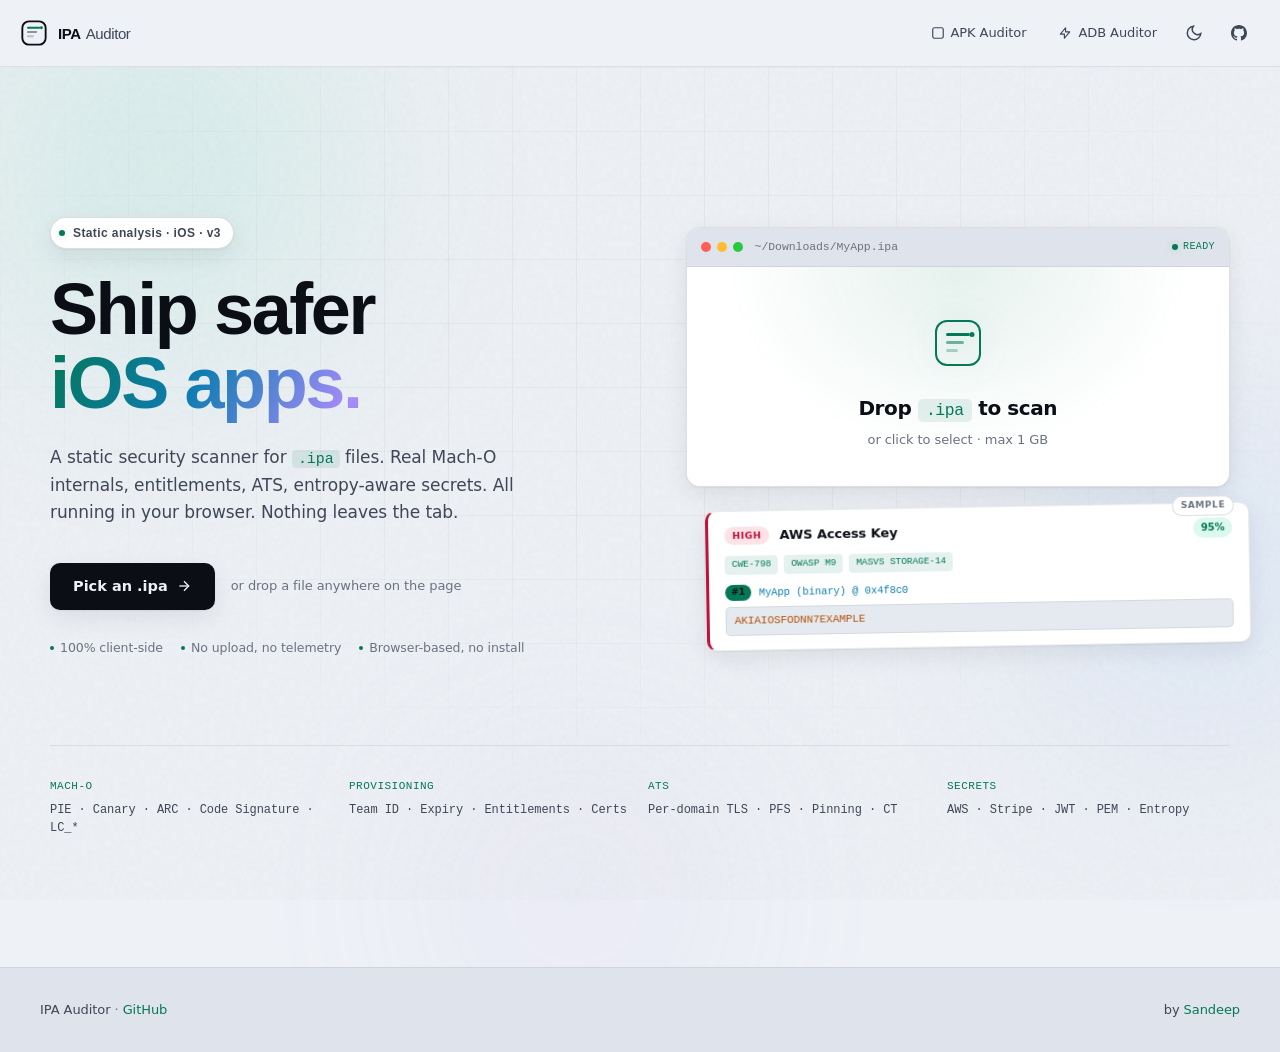
==== commit ec9d7468: "Add files via upload" ====
--- a/index.html
+++ b/index.html
@@ -81,6 +81,14 @@
                 <div class="logo-text"><span class="logo-prefix">IPA</span><span class="logo-suffix">Auditor</span></div>
             </a>
             <nav class="nav-links" aria-label="Main">
+                <a href="https://apkauditor.com/" class="nav-link nav-sibling" target="_blank" rel="noopener noreferrer" title="Android APK static analyzer">
+                    <svg viewBox="0 0 24 24" width="14" height="14" fill="none" stroke="currentColor" stroke-width="2" aria-hidden="true"><rect x="3" y="3" width="18" height="18" rx="3"/><line x1="9" y1="9" x2="9.01" y2="9"/><line x1="15" y1="9" x2="15.01" y2="9"/></svg>
+                    APK Auditor
+                </a>
+                <a href="https://adbauditor.com/" class="nav-link nav-sibling" target="_blank" rel="noopener noreferrer" title="Live Android audit over WebUSB">
+                    <svg viewBox="0 0 24 24" width="14" height="14" fill="none" stroke="currentColor" stroke-width="2" aria-hidden="true"><path stroke-linecap="round" stroke-linejoin="round" d="M13 10V3L4 14h7v7l9-11h-7z"/></svg>
+                    ADB Auditor
+                </a>
                 <button class="nav-link icon" id="themeToggle" type="button" aria-label="Toggle theme" title="Toggle theme">
                     <svg class="theme-dark"  viewBox="0 0 24 24" width="18" height="18" fill="none" stroke="currentColor" stroke-width="2" aria-hidden="true"><path d="M21 12.79A9 9 0 1 1 11.21 3 7 7 0 0 0 21 12.79z"/></svg>
                     <svg class="theme-light" viewBox="0 0 24 24" width="18" height="18" fill="none" stroke="currentColor" stroke-width="2" aria-hidden="true"><circle cx="12" cy="12" r="5"/><line x1="12" y1="1" x2="12" y2="3"/><line x1="12" y1="21" x2="12" y2="23"/><line x1="4.22" y1="4.22" x2="5.64" y2="5.64"/><line x1="18.36" y1="18.36" x2="19.78" y2="19.78"/><line x1="1" y1="12" x2="3" y2="12"/><line x1="21" y1="12" x2="23" y2="12"/><line x1="4.22" y1="19.78" x2="5.64" y2="18.36"/><line x1="18.36" y1="5.64" x2="19.78" y2="4.22"/></svg>
@@ -166,7 +174,7 @@
                         <span class="preview-instance-num">#1</span>
                         <code class="preview-file" data-field="file">MyApp (binary) @ 0x4f8c0</code>
                     </div>
-                    <code class="preview-match" data-field="match">AKIAIOSFODNN7EXAMPLE</code>
+                    <code class="preview-match" data-field="match">&#65;KIA&#73;OSFODNN7EXAMPLE</code>
                 </div>
             </div>
 
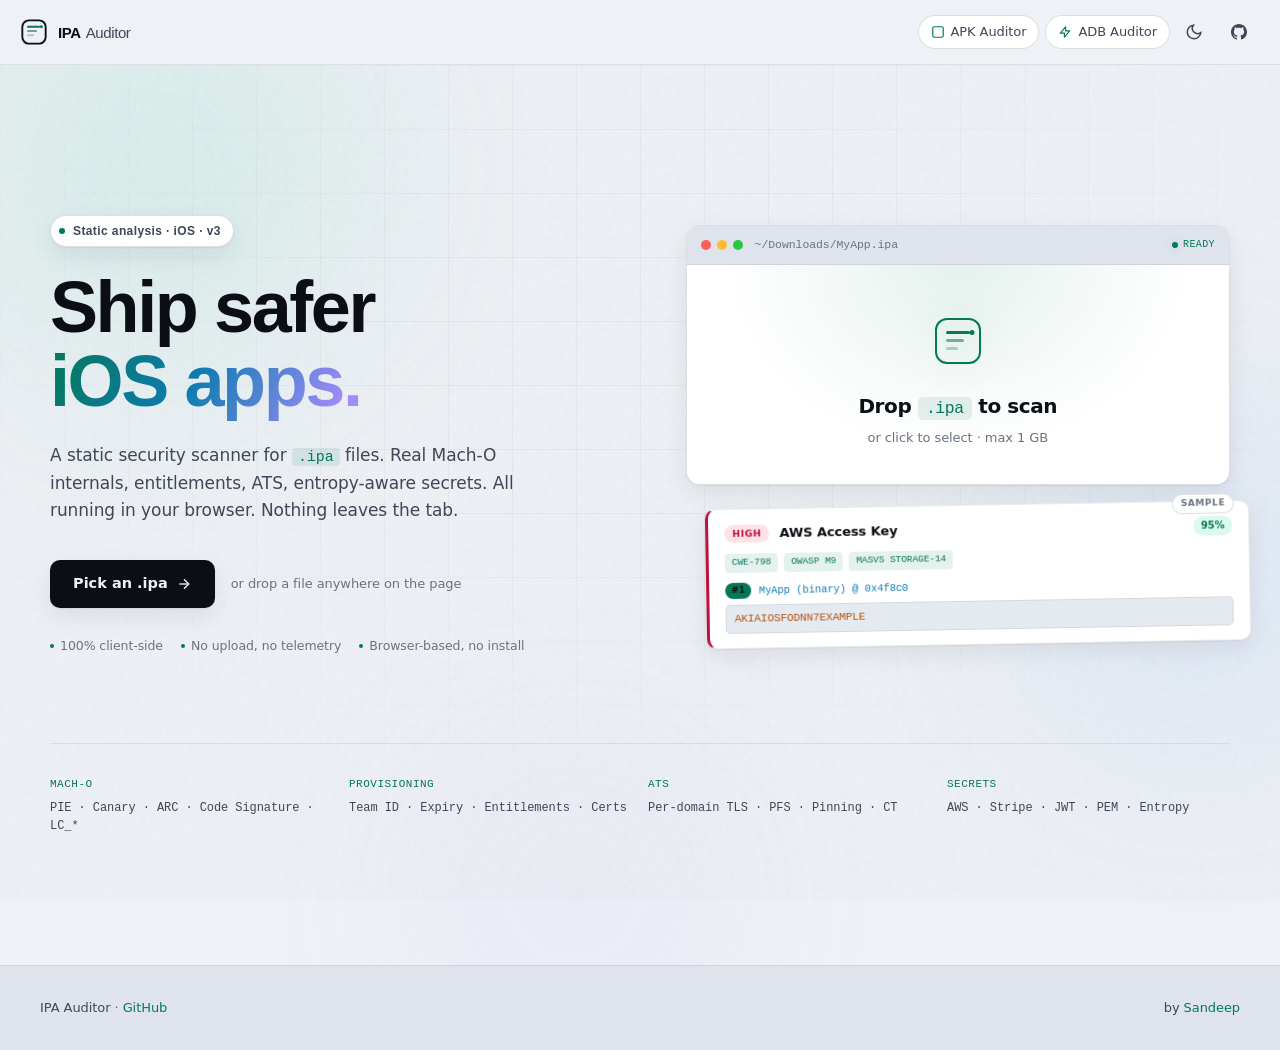
==== commit 5bd3ffe8: "Add files via upload" ====
--- a/index.html
+++ b/index.html
@@ -1,412 +1,411 @@
-<!DOCTYPE html>
-<html lang="en" data-theme="dark">
-<head>
-    <meta charset="UTF-8">
-    <meta name="viewport" content="width=device-width, initial-scale=1.0, viewport-fit=cover">
-    <meta name="color-scheme" content="dark light">
-    <title>IPA Auditor - iOS Static Security Analysis</title>
-    <meta name="description" content="iOS IPA static security scanner in your browser. Real Mach-O parsing, embedded provisioning &amp; entitlements, deep ATS analysis, entropy-aware secret detection, SARIF / JSON / CSV / PDF export. 100% client-side.">
-    <meta name="author" content="Sandeep Wawdane">
-    <meta name="generator" content="IPA Auditor 3.0">
-    <meta name="theme-color" content="#FCFCFD" media="(prefers-color-scheme: light)">
-    <meta name="theme-color" content="#07080B" media="(prefers-color-scheme: dark)">
-    <meta name="application-name" content="IPA Auditor">
-    <meta http-equiv="X-Content-Type-Options" content="nosniff">
-    <meta http-equiv="X-UA-Compatible" content="IE=edge">
-    <meta http-equiv="Content-Security-Policy" content="default-src 'self'; img-src 'self' data: blob:; style-src 'self' 'unsafe-inline' https://fonts.googleapis.com; font-src 'self' https://fonts.gstatic.com data:; script-src 'self' 'unsafe-inline' blob:; worker-src 'self' blob:; connect-src 'self'; frame-ancestors 'none'; base-uri 'self'; form-action 'self'">
-    <meta name="referrer" content="strict-origin-when-cross-origin">
-    <meta name="robots" content="index, follow, max-image-preview:large">
-
-    <meta property="og:title" content="IPA Auditor - iOS Static Security Analysis">
-    <meta property="og:description" content="iOS IPA static security scanner in your browser. Real Mach-O parsing, entitlements, ATS, entropy-aware secret detection. 100% client-side.">
-    <meta property="og:type" content="website">
-    <meta property="og:url" content="https://ipaauditor.com/">
-    <meta property="og:image" content="https://ipaauditor.com/icons/icon-512.svg">
-    <meta property="og:image:type" content="image/svg+xml">
-    <meta property="og:image:width" content="512">
-    <meta property="og:image:height" content="512">
-    <meta property="og:site_name" content="IPA Auditor">
-    <meta property="og:locale" content="en_US">
-
-    <meta name="twitter:card" content="summary_large_image">
-    <meta name="twitter:title" content="IPA Auditor - iOS Static Security Analysis">
-    <meta name="twitter:description" content="iOS IPA static security scanner in your browser. Mach-O + entitlements + ATS + entropy-aware secrets. 100% client-side.">
-    <meta name="twitter:image" content="https://ipaauditor.com/icons/icon-512.svg">
-
-    <link rel="canonical" href="https://ipaauditor.com/">
-    <link rel="icon" type="image/svg+xml" href="icons/icon-192.svg">
-    <link rel="preconnect" href="https://fonts.googleapis.com">
-    <link rel="preconnect" href="https://fonts.gstatic.com" crossorigin>
-    <link rel="preload" as="style" href="https://fonts.googleapis.com/css2?family=Inter:wght@400;500;600;700&family=Fraunces:opsz,wght@9..144,500;9..144,600;9..144,700;9..144,800&family=JetBrains+Mono:wght@400;500&display=swap">
-    <link rel="stylesheet" href="https://fonts.googleapis.com/css2?family=Inter:wght@400;500;600;700&family=Fraunces:opsz,wght@9..144,500;9..144,600;9..144,700;9..144,800&family=JetBrains+Mono:wght@400;500&display=swap">
-    <link rel="stylesheet" href="src/styles.css">
-
-    <script type="application/ld+json">
-    {
-      "@context": "https://schema.org",
-      "@type": "WebApplication",
-      "name": "IPA Auditor",
-      "url": "https://ipaauditor.com/",
-      "applicationCategory": "SecurityApplication",
-      "operatingSystem": "Web Browser",
-      "browserRequirements": "Requires a modern browser with Web Workers, IndexedDB, and File API support.",
-      "offers": { "@type": "Offer", "price": "0", "priceCurrency": "USD" },
-      "creator": { "@type": "Person", "name": "Sandeep Wawdane", "url": "https://github.com/thecybersandeep" },
-      "description": "iOS IPA static security scanner running entirely in the browser."
-    }
-    </script>
-</head>
-<body>
-    <a class="skip-link" href="#main">Skip to content</a>
-
-    <div class="gradient-orbs" aria-hidden="true">
-        <div class="orb orb-1"></div>
-        <div class="orb orb-2"></div>
-        <div class="orb orb-3"></div>
-    </div>
-    <div class="grid-pattern" aria-hidden="true"></div>
-
-    <header class="site-header" role="banner">
-        <div class="site-header-inner">
-            <a href="#" class="logo" aria-label="IPA Auditor home">
-                <div class="logo-icon" aria-hidden="true">
-                    <svg viewBox="0 0 36 36" fill="none" xmlns="http://www.w3.org/2000/svg">
-                        <rect x="3" y="3" width="30" height="30" rx="8.5" fill="none" stroke="currentColor" stroke-width="2.4" stroke-linejoin="round"/>
-                        <rect x="9" y="10" width="17" height="2.6" rx="1.3" fill="var(--accent-primary)"/>
-                        <rect x="9" y="15.5" width="13" height="2.6" rx="1.3" fill="currentColor" opacity="0.42"/>
-                        <rect x="9" y="21" width="9"  height="2.6" rx="1.3" fill="currentColor" opacity="0.22"/>
-                        <circle cx="27.5" cy="11.3" r="1.9" fill="var(--accent-primary)"/>
-                    </svg>
-                </div>
-                <div class="logo-text"><span class="logo-prefix">IPA</span><span class="logo-suffix">Auditor</span></div>
-            </a>
-            <nav class="nav-links" aria-label="Main">
-                <a href="https://apkauditor.com/" class="nav-link nav-sibling" target="_blank" rel="noopener noreferrer" title="Android APK static analyzer">
-                    <svg viewBox="0 0 24 24" width="14" height="14" fill="none" stroke="currentColor" stroke-width="2" aria-hidden="true"><rect x="3" y="3" width="18" height="18" rx="3"/><line x1="9" y1="9" x2="9.01" y2="9"/><line x1="15" y1="9" x2="15.01" y2="9"/></svg>
-                    APK Auditor
-                </a>
-                <a href="https://adbauditor.com/" class="nav-link nav-sibling" target="_blank" rel="noopener noreferrer" title="Live Android audit over WebUSB">
-                    <svg viewBox="0 0 24 24" width="14" height="14" fill="none" stroke="currentColor" stroke-width="2" aria-hidden="true"><path stroke-linecap="round" stroke-linejoin="round" d="M13 10V3L4 14h7v7l9-11h-7z"/></svg>
-                    ADB Auditor
-                </a>
-                <button class="nav-link icon" id="themeToggle" type="button" aria-label="Toggle theme" title="Toggle theme">
-                    <svg class="theme-dark"  viewBox="0 0 24 24" width="18" height="18" fill="none" stroke="currentColor" stroke-width="2" aria-hidden="true"><path d="M21 12.79A9 9 0 1 1 11.21 3 7 7 0 0 0 21 12.79z"/></svg>
-                    <svg class="theme-light" viewBox="0 0 24 24" width="18" height="18" fill="none" stroke="currentColor" stroke-width="2" aria-hidden="true"><circle cx="12" cy="12" r="5"/><line x1="12" y1="1" x2="12" y2="3"/><line x1="12" y1="21" x2="12" y2="23"/><line x1="4.22" y1="4.22" x2="5.64" y2="5.64"/><line x1="18.36" y1="18.36" x2="19.78" y2="19.78"/><line x1="1" y1="12" x2="3" y2="12"/><line x1="21" y1="12" x2="23" y2="12"/><line x1="4.22" y1="19.78" x2="5.64" y2="18.36"/><line x1="18.36" y1="5.64" x2="19.78" y2="4.22"/></svg>
-                </button>
-                <a href="https://github.com/thecybersandeep/ipaauditor" class="nav-link" target="_blank" rel="noopener noreferrer" aria-label="GitHub repo">
-                    <svg viewBox="0 0 24 24" width="16" height="16" fill="currentColor" aria-hidden="true"><path d="M12 0c-6.626 0-12 5.373-12 12 0 5.302 3.438 9.8 8.207 11.387.599.111.793-.261.793-.577v-2.234c-3.338.726-4.033-1.416-4.033-1.416-.546-1.387-1.333-1.756-1.333-1.756-1.089-.745.083-.729.083-.729 1.205.084 1.839 1.237 1.839 1.237 1.07 1.834 2.807 1.304 3.492.997.107-.775.418-1.305.762-1.604-2.665-.305-5.467-1.334-5.467-5.931 0-1.311.469-2.381 1.236-3.221-.124-.303-.535-1.524.117-3.176 0 0 1.008-.322 3.301 1.23.957-.266 1.983-.399 3.003-.404 1.02.005 2.047.138 3.006.404 2.291-1.552 3.297-1.23 3.297-1.23.653 1.653.242 2.874.118 3.176.77.84 1.235 1.911 1.235 3.221 0 4.609-2.807 5.624-5.479 5.921.43.372.823 1.102.823 2.222v3.293c0 .319.192.694.801.576 4.765-1.589 8.199-6.086 8.199-11.386 0-6.627-5.373-12-12-12z"/></svg>
-                </a>
-            </nav>
-        </div>
-    </header>
-
-    <main id="main">
-    <section class="hero" id="landingContent">
-        <div class="mesh-bg" aria-hidden="true">
-            <div class="mesh-orb mesh-orb-1"></div>
-            <div class="mesh-orb mesh-orb-2"></div>
-            <div class="mesh-orb mesh-orb-3"></div>
-            <div class="mesh-grid"></div>
-            <div class="cursor-spot" id="cursorSpot"></div>
-        </div>
-
-        <div class="hero-inner">
-            <div class="hero-text">
-                <span class="hero-tag">
-                    <span class="hero-tag-dot"></span>
-                    Static analysis · iOS · v3
-                </span>
-                <h1 class="hero-title">
-                    Ship safer<br>
-                    <span class="hero-title-accent">iOS apps.</span>
-                </h1>
-                <p class="hero-subtitle">A static security scanner for <code>.ipa</code> files. Real Mach-O internals, entitlements, ATS, entropy-aware secrets. All running in your browser. Nothing leaves the tab.</p>
-
-                <div class="hero-cta">
-                    <button class="btn btn-primary btn-lg" id="heroCta" type="button">
-                        Pick an .ipa
-                        <svg viewBox="0 0 24 24" width="16" height="16" fill="none" stroke="currentColor" stroke-width="2" aria-hidden="true"><line x1="5" y1="12" x2="19" y2="12"/><polyline points="12 5 19 12 12 19"/></svg>
-                    </button>
-                    <span class="hero-cta-hint">or drop a file anywhere on the page</span>
-                </div>
-
-                <div class="hero-checks">
-                    <span class="hero-check"><span class="hero-check-dot"></span>100% client-side</span>
-                    <span class="hero-check"><span class="hero-check-dot"></span>No upload, no telemetry</span>
-                    <span class="hero-check"><span class="hero-check-dot"></span>Browser-based, no install</span>
-                </div>
-            </div>
-
-            <div class="hero-visual">
-                <div class="dropzone" id="dropZone" role="button" tabindex="0" aria-label="Drop IPA file or click to select">
-                    <div class="dropzone-toprow">
-                        <span class="dropzone-traffic"><i></i><i></i><i></i></span>
-                        <span class="dropzone-file mono">~/Downloads/MyApp.ipa</span>
-                        <span class="dropzone-status"><span class="dropzone-status-dot"></span>READY</span>
-                    </div>
-                    <div class="dropzone-body">
-                        <div class="dropzone-icon" aria-hidden="true">
-                            <svg viewBox="0 0 64 64" fill="none">
-                                <rect x="10" y="10" width="44" height="44" rx="11" fill="none" stroke="currentColor" stroke-width="2"/>
-                                <rect x="20" y="22" width="24" height="3" rx="1.5" fill="currentColor"/>
-                                <rect x="20" y="30" width="18" height="3" rx="1.5" fill="currentColor" opacity="0.55"/>
-                                <rect x="20" y="38" width="12" height="3" rx="1.5" fill="currentColor" opacity="0.30"/>
-                                <circle cx="46" cy="23.5" r="2.5" fill="var(--accent-primary)"/>
-                            </svg>
-                        </div>
-                        <div class="dropzone-title">Drop <code>.ipa</code> to scan</div>
-                        <div class="dropzone-desc">or click to select · max 1 GB</div>
-                    </div>
-                </div>
-
-                <div class="preview-card" id="previewCard" aria-hidden="true">
-                    <div class="preview-card-head">
-                        <span class="preview-sev preview-sev-high" data-field="sev">HIGH</span>
-                        <span class="preview-title" data-field="title">AWS Access Key</span>
-                        <span class="preview-conf" data-field="conf">95%</span>
-                    </div>
-                    <div class="preview-meta" data-field="meta">
-                        <span class="preview-tag">CWE-798</span>
-                        <span class="preview-tag">OWASP M9</span>
-                        <span class="preview-tag">MASVS STORAGE-14</span>
-                    </div>
-                    <div class="preview-instance">
-                        <span class="preview-instance-num">#1</span>
-                        <code class="preview-file" data-field="file">MyApp (binary) @ 0x4f8c0</code>
-                    </div>
-                    <code class="preview-match" data-field="match">&#65;KIA&#73;OSFODNN7EXAMPLE</code>
-                </div>
-            </div>
-
-            <input type="file" id="fileInput" class="file-input" accept=".ipa,.zip" aria-label="Select IPA file">
-        </div>
-
-        <div class="hero-feats-row">
-            <div class="hero-feat"><span class="hero-feat-key">Mach-O</span><span class="hero-feat-val">PIE · Canary · ARC · Code Signature · LC_*</span></div>
-            <div class="hero-feat"><span class="hero-feat-key">Provisioning</span><span class="hero-feat-val">Team ID · Expiry · Entitlements · Certs</span></div>
-            <div class="hero-feat"><span class="hero-feat-key">ATS</span><span class="hero-feat-val">Per-domain TLS · PFS · Pinning · CT</span></div>
-            <div class="hero-feat"><span class="hero-feat-key">Secrets</span><span class="hero-feat-val">AWS · Stripe · JWT · PEM · Entropy</span></div>
-        </div>
-
-    </section>
-
-    <div class="app-container" id="appContainer">
-        <div class="app-header">
-            <div class="app-title">
-                <div class="app-icon" id="appIcon" aria-hidden="true"></div>
-                <div class="app-info">
-                    <h2 id="appName">App Name</h2>
-                    <p id="bundleId" class="mono">bundle.id</p>
-                </div>
-            </div>
-            <div class="app-actions">
-                <div class="export-menu">
-                    <button class="btn btn-ghost" id="exportMenuBtn" type="button" aria-haspopup="true" aria-expanded="false" title="Export findings">
-                        <svg viewBox="0 0 24 24" width="14" height="14" fill="none" stroke="currentColor" stroke-width="2" aria-hidden="true"><path d="M21 15v4a2 2 0 01-2 2H5a2 2 0 01-2-2v-4"/><polyline points="7 10 12 15 17 10"/><line x1="12" y1="15" x2="12" y2="3"/></svg>
-                        Export
-                        <svg viewBox="0 0 24 24" width="12" height="12" fill="none" stroke="currentColor" stroke-width="2" aria-hidden="true"><polyline points="6 9 12 15 18 9"/></svg>
-                    </button>
-                    <div class="export-dropdown" id="exportDropdown" role="menu" hidden>
-                        <button class="export-item" data-export="pdf"   role="menuitem" type="button"><span class="export-item-name">PDF Report</span><span class="export-item-desc">printable audit</span></button>
-                        <button class="export-item" data-export="json"  role="menuitem" type="button"><span class="export-item-name">JSON</span><span class="export-item-desc">full result tree</span></button>
-                        <button class="export-item" data-export="csv"   role="menuitem" type="button"><span class="export-item-name">CSV</span><span class="export-item-desc">findings table</span></button>
-                        <button class="export-item" data-export="sarif" role="menuitem" type="button"><span class="export-item-name">SARIF 2.1</span><span class="export-item-desc">GitHub Code Scanning</span></button>
-                    </div>
-                </div>
-                <button class="btn btn-primary" id="newScanBtn" type="button">
-                    <svg viewBox="0 0 24 24" width="16" height="16" fill="none" stroke="currentColor" stroke-width="2" aria-hidden="true"><polyline points="23 4 23 10 17 10"/><path d="M20.49 15a9 9 0 1 1-2.12-9.36L23 10"/></svg>
-                    New Scan
-                </button>
-            </div>
-        </div>
-
-        <nav class="tabs" role="tablist" aria-label="Analysis tabs">
-            <button class="tab active" role="tab" data-tab="overview"     aria-selected="true"  aria-controls="panel-overview">
-                <svg viewBox="0 0 24 24" width="16" height="16" fill="none" stroke="currentColor" stroke-width="2" aria-hidden="true"><rect x="3" y="3" width="7" height="7"/><rect x="14" y="3" width="7" height="7"/><rect x="14" y="14" width="7" height="7"/><rect x="3" y="14" width="7" height="7"/></svg>
-                Overview
-            </button>
-            <button class="tab" role="tab" data-tab="findings"     aria-selected="false" aria-controls="panel-findings">
-                <svg viewBox="0 0 24 24" width="16" height="16" fill="none" stroke="currentColor" stroke-width="2" aria-hidden="true"><path d="M12 22s8-4 8-10V5l-8-3-8 3v7c0 6 8 10 8 10z"/></svg>
-                Findings <span class="tab-badge" id="findingsCount">0</span>
-            </button>
-            <button class="tab" role="tab" data-tab="binary"       aria-selected="false" aria-controls="panel-binary">
-                <svg viewBox="0 0 24 24" width="16" height="16" fill="none" stroke="currentColor" stroke-width="2" aria-hidden="true"><polyline points="16 18 22 12 16 6"/><polyline points="8 6 2 12 8 18"/></svg>
-                Binary
-            </button>
-            <button class="tab" role="tab" data-tab="entitlements" aria-selected="false" aria-controls="panel-entitlements">
-                <svg viewBox="0 0 24 24" width="16" height="16" fill="none" stroke="currentColor" stroke-width="2" aria-hidden="true"><rect x="3" y="11" width="18" height="11" rx="2"/><path d="M7 11V7a5 5 0 0110 0v4"/></svg>
-                Entitlements
-            </button>
-            <button class="tab" role="tab" data-tab="ats"          aria-selected="false" aria-controls="panel-ats">
-                <svg viewBox="0 0 24 24" width="16" height="16" fill="none" stroke="currentColor" stroke-width="2" aria-hidden="true"><circle cx="12" cy="12" r="10"/><line x1="2" y1="12" x2="22" y2="12"/><path d="M12 2a15.3 15.3 0 0 1 4 10 15.3 15.3 0 0 1-4 10 15.3 15.3 0 0 1-4-10 15.3 15.3 0 0 1 4-10z"/></svg>
-                ATS
-            </button>
-            <button class="tab" role="tab" data-tab="explorer"     aria-selected="false" aria-controls="panel-explorer">
-                <svg viewBox="0 0 24 24" width="16" height="16" fill="none" stroke="currentColor" stroke-width="2" aria-hidden="true"><path d="M22 19a2 2 0 01-2 2H4a2 2 0 01-2-2V5a2 2 0 012-2h5l2 3h9a2 2 0 012 2z"/></svg>
-                Explorer
-            </button>
-        </nav>
-
-        <section id="panel-overview" class="panel active" role="tabpanel">
-            <div class="stats-grid" id="overviewStats"></div>
-            <div class="results-section">
-                <div class="results-header"><svg viewBox="0 0 24 24" width="18" height="18" fill="none" stroke="currentColor" stroke-width="2" aria-hidden="true"><circle cx="12" cy="12" r="10"/><line x1="12" y1="16" x2="12" y2="12"/><line x1="12" y1="8" x2="12.01" y2="8"/></svg>Application</div>
-                <div id="appInfoGrid" class="results-body"></div>
-            </div>
-            <div class="results-section">
-                <div class="results-header"><svg viewBox="0 0 24 24" width="18" height="18" fill="none" stroke="currentColor" stroke-width="2" aria-hidden="true"><path d="M1 12s4-8 11-8 11 8 11 8-4 8-11 8-11-8-11-8z"/><circle cx="12" cy="12" r="3"/></svg>Permissions</div>
-                <div id="permissionsList" class="results-body"></div>
-            </div>
-            <div class="results-section">
-                <div class="results-header"><svg viewBox="0 0 24 24" width="18" height="18" fill="none" stroke="currentColor" stroke-width="2" aria-hidden="true"><path d="M10 13a5 5 0 007.54.54l3-3a5 5 0 00-7.07-7.07l-1.72 1.71"/><path d="M14 11a5 5 0 00-7.54-.54l-3 3a5 5 0 007.07 7.07l1.71-1.71"/></svg>URL Schemes</div>
-                <div id="urlSchemesList" class="results-body"></div>
-            </div>
-            <div class="results-section">
-                <div class="results-header"><svg viewBox="0 0 24 24" width="18" height="18" fill="none" stroke="currentColor" stroke-width="2" aria-hidden="true"><path d="M21 16V8a2 2 0 00-1-1.73l-7-4a2 2 0 00-2 0l-7 4A2 2 0 003 8v8a2 2 0 001 1.73l7 4a2 2 0 002 0l7-4A2 2 0 0021 16z"/></svg>Trackers &amp; SDKs</div>
-                <div id="trackersList" class="results-body"></div>
-            </div>
-        </section>
-
-        <section id="panel-findings" class="panel" role="tabpanel" hidden>
-            <div class="findings-toolbar" role="toolbar" aria-label="Findings filters">
-                <div class="filter-bar">
-                    <button class="filter-btn active" data-filter="all" type="button">All</button>
-                    <button class="filter-btn" data-filter="high"    type="button">High</button>
-                    <button class="filter-btn" data-filter="warning" type="button">Warning</button>
-                    <button class="filter-btn" data-filter="info"    type="button">Info</button>
-                    <button class="filter-btn" data-filter="secure"  type="button">Secure</button>
-                </div>
-                <div class="findings-controls">
-                    <label class="search-wrap">
-                        <span class="sr-only">Search findings</span>
-                        <input type="search" id="findingsSearchInput" placeholder="Search rule, file, match, CWE…  (press / to focus)" aria-label="Search findings">
-                    </label>
-                    <label class="sort-wrap">
-                        <span>Sort</span>
-                        <select id="findingsSort" aria-label="Sort findings">
-                            <option value="severity">Severity</option>
-                            <option value="confidence">Confidence</option>
-                            <option value="count">Count</option>
-                            <option value="name">Name</option>
-                        </select>
-                    </label>
-                    <label class="conf-wrap">
-                        <span>Min confidence <span id="findingsMinConfidenceLabel">≥ 0%</span></span>
-                        <input type="range" id="findingsMinConfidence" min="0" max="100" step="5" value="0" aria-label="Minimum confidence">
-                    </label>
-                    <div class="bulk-actions">
-                        <button class="bulk-btn" id="expandAllBtn"   type="button" title="Expand all">Expand All</button>
-                        <button class="bulk-btn" id="collapseAllBtn" type="button" title="Collapse all">Collapse All</button>
-                    </div>
-                </div>
-            </div>
-            <div class="results-section">
-                <div class="results-header">
-                    <svg viewBox="0 0 24 24" width="18" height="18" fill="none" stroke="currentColor" stroke-width="2" aria-hidden="true"><path d="M10.29 3.86L1.82 18a2 2 0 001.71 3h16.94a2 2 0 001.71-3L13.71 3.86a2 2 0 00-3.42 0z"/><line x1="12" y1="9" x2="12" y2="13"/><line x1="12" y1="17" x2="12.01" y2="17"/></svg>
-                    <span>Findings</span>
-                    <span id="findingsResultCount" class="results-header-sub">0</span>
-                </div>
-                <div id="findingsList" class="results-body" role="list"></div>
-                <div id="findingsPager" class="findings-pager" aria-label="Pagination"></div>
-            </div>
-        </section>
-
-        <section id="panel-binary" class="panel" role="tabpanel" hidden>
-            <div class="results-section">
-                <div class="results-header"><svg viewBox="0 0 24 24" width="18" height="18" fill="none" stroke="currentColor" stroke-width="2" aria-hidden="true"><path d="M12 22s8-4 8-10V5l-8-3-8 3v7c0 6 8 10 8 10z"/></svg>Checksec</div>
-                <div id="checksecGrid" class="results-body"></div>
-            </div>
-            <div class="results-section">
-                <div class="results-header"><svg viewBox="0 0 24 24" width="18" height="18" fill="none" stroke="currentColor" stroke-width="2" aria-hidden="true"><polyline points="16 18 22 12 16 6"/><polyline points="8 6 2 12 8 18"/></svg>Mach-O Details</div>
-                <div id="machoMeta" class="results-body"></div>
-            </div>
-        </section>
-
-        <section id="panel-entitlements" class="panel" role="tabpanel" hidden>
-            <div class="results-section">
-                <div class="results-header"><svg viewBox="0 0 24 24" width="18" height="18" fill="none" stroke="currentColor" stroke-width="2" aria-hidden="true"><path d="M14 2H6a2 2 0 00-2 2v16a2 2 0 002 2h12a2 2 0 002-2V8z"/><polyline points="14 2 14 8 20 8"/></svg>Provisioning Profile</div>
-                <div id="provisioningCard" class="results-body"></div>
-            </div>
-            <div class="results-section">
-                <div class="results-header"><svg viewBox="0 0 24 24" width="18" height="18" fill="none" stroke="currentColor" stroke-width="2" aria-hidden="true"><rect x="3" y="11" width="18" height="11" rx="2"/><path d="M7 11V7a5 5 0 0110 0v4"/></svg>Entitlements</div>
-                <div id="entitlementsCard" class="results-body"></div>
-            </div>
-        </section>
-
-        <section id="panel-ats" class="panel" role="tabpanel" hidden>
-            <div class="results-section">
-                <div class="results-header"><svg viewBox="0 0 24 24" width="18" height="18" fill="none" stroke="currentColor" stroke-width="2" aria-hidden="true"><circle cx="12" cy="12" r="10"/></svg>App Transport Security</div>
-                <div id="atsPanel" class="results-body"></div>
-            </div>
-        </section>
-
-        <section id="panel-explorer" class="panel" role="tabpanel" hidden>
-            <div class="explorer-container">
-                <aside class="explorer-sidebar" aria-label="Files">
-                    <div class="quick-access">
-                        <div class="quick-access-header"><span>Quick Access</span></div>
-                        <div class="quick-access-list" id="quickAccessList"></div>
-                    </div>
-                    <div class="explorer-controls">
-                        <input type="search" id="fileSearchInput" placeholder="Search files…" aria-label="Search files">
-                    </div>
-                    <div id="fileSearchResults" role="listbox"></div>
-                    <div class="tree-section-header">
-                        <span>Files</span>
-                        <span class="tree-file-count" id="totalFileCount"></span>
-                    </div>
-                    <div class="file-tree-container" id="fileTree" role="tree"></div>
-                </aside>
-                <div class="explorer-main">
-                    <div class="explorer-toolbar">
-                        <span class="current-file-path mono" id="currentFilePath">Select a file</span>
-                        <button class="viewer-btn" id="downloadFileBtn" type="button" title="Download this file" aria-label="Download current file" disabled>
-                            <svg viewBox="0 0 24 24" width="14" height="14" fill="none" stroke="currentColor" stroke-width="2" aria-hidden="true"><path d="M21 15v4a2 2 0 01-2 2H5a2 2 0 01-2-2v-4"/><polyline points="7 10 12 15 17 10"/><line x1="12" y1="15" x2="12" y2="3"/></svg>
-                            Download
-                        </button>
-                    </div>
-                    <div class="file-viewer-container">
-                        <div id="fileViewer"><div class="no-data">Select a file from Quick Access or the tree</div></div>
-                    </div>
-                </div>
-            </div>
-        </section>
-    </div>
-    </main>
-
-    <footer class="site-footer">
-        <div class="site-footer-inner">
-            <div class="footer-brand">
-                <span>IPA Auditor</span>
-                <span class="footer-divider">·</span>
-                <a href="https://github.com/thecybersandeep/ipaauditor" target="_blank" rel="noopener noreferrer">GitHub</a>
-            </div>
-            <div class="footer-copyright">by <a href="https://github.com/thecybersandeep" target="_blank" rel="noopener noreferrer">Sandeep</a></div>
-        </div>
-    </footer>
-
-    <div class="loading-overlay" id="loadingOverlay" role="alertdialog" aria-live="polite" aria-labelledby="loadingText">
-        <div class="loader" aria-hidden="true"></div>
-        <div class="loading-text" id="loadingText">Analyzing IPA…</div>
-        <div class="loading-subtext" id="progressText">Extracting…</div>
-        <div class="loading-detail" id="progressDetail"></div>
-        <div class="progress-bar" aria-hidden="true"><div class="progress-fill" id="progressFill"></div></div>
-    </div>
-
-    <div class="toast-container" id="toastContainer" aria-live="polite" aria-atomic="true"></div>
-
-    <script src="lib/jszip.min.js"></script>
-    <script src="lib/plist.min.js"></script>
-    <script src="lib/jspdf.umd.min.js"></script>
-    <script src="src/core/macho.js"></script>
-    <script src="src/core/plist.js"></script>
-    <script src="src/core/provisioning.js"></script>
-    <script src="src/core/entropy.js"></script>
-    <script src="src/core/rules.js"></script>
-    <script src="src/core/ats.js"></script>
-    <script src="src/core/analyzer.js"></script>
-    <script src="src/core/export.js"></script>
-    <script src="src/core/pdf.js"></script>
-    <script src="src/main.js"></script>
-</body>
-</html>
+<!DOCTYPE html>
+<html lang="en" data-theme="dark">
+<head>
+    <meta charset="UTF-8">
+    <meta name="viewport" content="width=device-width, initial-scale=1.0, viewport-fit=cover">
+    <meta name="color-scheme" content="dark light">
+    <title>IPA Auditor - iOS Static Security Analysis</title>
+    <meta name="description" content="iOS IPA static security scanner in your browser. Real Mach-O parsing, embedded provisioning &amp; entitlements, deep ATS analysis, entropy-aware secret detection, SARIF / JSON / CSV / PDF export. 100% client-side.">
+    <meta name="author" content="Sandeep Wawdane">
+    <meta name="generator" content="IPA Auditor 3.0">
+    <meta name="theme-color" content="#FCFCFD" media="(prefers-color-scheme: light)">
+    <meta name="theme-color" content="#07080B" media="(prefers-color-scheme: dark)">
+    <meta name="application-name" content="IPA Auditor">
+    <meta http-equiv="X-Content-Type-Options" content="nosniff">
+    <meta http-equiv="X-UA-Compatible" content="IE=edge">
+    <meta http-equiv="Content-Security-Policy" content="default-src 'self'; img-src 'self' data: blob:; style-src 'self' 'unsafe-inline' https://fonts.googleapis.com; font-src 'self' https://fonts.gstatic.com data:; script-src 'self' 'unsafe-inline' blob:; worker-src 'self' blob:; connect-src 'self'; frame-ancestors 'none'; base-uri 'self'; form-action 'self'">
+    <meta name="referrer" content="strict-origin-when-cross-origin">
+    <meta name="robots" content="index, follow, max-image-preview:large">
+
+    <meta property="og:title" content="IPA Auditor - iOS Static Security Analysis">
+    <meta property="og:description" content="iOS IPA static security scanner in your browser. Real Mach-O parsing, entitlements, ATS, entropy-aware secret detection. 100% client-side.">
+    <meta property="og:type" content="website">
+    <meta property="og:url" content="https://ipaauditor.com/">
+    <meta property="og:image" content="https://ipaauditor.com/icons/icon-512.svg">
+    <meta property="og:image:type" content="image/svg+xml">
+    <meta property="og:image:width" content="512">
+    <meta property="og:image:height" content="512">
+    <meta property="og:site_name" content="IPA Auditor">
+    <meta property="og:locale" content="en_US">
+
+    <meta name="twitter:card" content="summary_large_image">
+    <meta name="twitter:title" content="IPA Auditor - iOS Static Security Analysis">
+    <meta name="twitter:description" content="iOS IPA static security scanner in your browser. Mach-O + entitlements + ATS + entropy-aware secrets. 100% client-side.">
+    <meta name="twitter:image" content="https://ipaauditor.com/icons/icon-512.svg">
+
+    <link rel="canonical" href="https://ipaauditor.com/">
+    <link rel="icon" type="image/svg+xml" href="icons/icon-192.svg">
+    <link rel="preconnect" href="https://fonts.googleapis.com">
+    <link rel="preconnect" href="https://fonts.gstatic.com" crossorigin>
+    <link rel="preload" as="style" href="https://fonts.googleapis.com/css2?family=Inter:wght@400;500;600;700&family=Fraunces:opsz,wght@9..144,500;9..144,600;9..144,700;9..144,800&family=JetBrains+Mono:wght@400;500&display=swap">
+    <link rel="stylesheet" href="https://fonts.googleapis.com/css2?family=Inter:wght@400;500;600;700&family=Fraunces:opsz,wght@9..144,500;9..144,600;9..144,700;9..144,800&family=JetBrains+Mono:wght@400;500&display=swap">
+    <link rel="stylesheet" href="src/styles.css">
+
+    <script type="application/ld+json">
+    {
+      "@context": "https://schema.org",
+      "@type": "WebApplication",
+      "name": "IPA Auditor",
+      "url": "https://ipaauditor.com/",
+      "applicationCategory": "SecurityApplication",
+      "operatingSystem": "Web Browser",
+      "browserRequirements": "Requires a modern browser with Web Workers, IndexedDB, and File API support.",
+      "offers": { "@type": "Offer", "price": "0", "priceCurrency": "USD" },
+      "creator": { "@type": "Person", "name": "Sandeep Wawdane", "url": "https://github.com/thecybersandeep" },
+      "description": "iOS IPA static security scanner running entirely in the browser."
+    }
+    </script>
+</head>
+<body>
+    <a class="skip-link" href="#main">Skip to content</a>
+
+    <div class="gradient-orbs" aria-hidden="true">
+        <div class="orb orb-1"></div>
+        <div class="orb orb-2"></div>
+        <div class="orb orb-3"></div>
+    </div>
+    <div class="grid-pattern" aria-hidden="true"></div>
+
+    <header class="site-header" role="banner">
+        <div class="site-header-inner">
+            <a href="#" class="logo" aria-label="IPA Auditor home">
+                <div class="logo-icon" aria-hidden="true">
+                    <svg viewBox="0 0 36 36" fill="none" xmlns="http://www.w3.org/2000/svg">
+                        <rect x="3" y="3" width="30" height="30" rx="8.5" fill="none" stroke="currentColor" stroke-width="2.4" stroke-linejoin="round"/>
+                        <rect x="9" y="10" width="17" height="2.6" rx="1.3" fill="var(--accent-primary)"/>
+                        <rect x="9" y="15.5" width="13" height="2.6" rx="1.3" fill="currentColor" opacity="0.42"/>
+                        <rect x="9" y="21" width="9"  height="2.6" rx="1.3" fill="currentColor" opacity="0.22"/>
+                        <circle cx="27.5" cy="11.3" r="1.9" fill="var(--accent-primary)"/>
+                    </svg>
+                </div>
+                <div class="logo-text"><span class="logo-prefix">IPA</span><span class="logo-suffix">Auditor</span></div>
+            </a>
+            <nav class="nav-links" aria-label="Main">
+                <a href="https://apkauditor.com/" class="nav-link nav-sibling" target="_blank" rel="noopener noreferrer" title="Android APK static analyzer">
+                    <svg viewBox="0 0 24 24" width="14" height="14" fill="none" stroke="currentColor" stroke-width="2" aria-hidden="true"><rect x="3" y="3" width="18" height="18" rx="3"/><line x1="9" y1="9" x2="9.01" y2="9"/><line x1="15" y1="9" x2="15.01" y2="9"/></svg>
+                    APK Auditor
+                </a>
+                <a href="https://adbauditor.com/" class="nav-link nav-sibling" target="_blank" rel="noopener noreferrer" title="Live Android audit over WebUSB">
+                    <svg viewBox="0 0 24 24" width="14" height="14" fill="none" stroke="currentColor" stroke-width="2" aria-hidden="true"><path stroke-linecap="round" stroke-linejoin="round" d="M13 10V3L4 14h7v7l9-11h-7z"/></svg>
+                    ADB Auditor
+                </a>
+                <button class="nav-link icon" id="themeToggle" type="button" aria-label="Toggle theme" title="Toggle theme">
+                    <svg class="theme-dark"  viewBox="0 0 24 24" width="18" height="18" fill="none" stroke="currentColor" stroke-width="2" aria-hidden="true"><path d="M21 12.79A9 9 0 1 1 11.21 3 7 7 0 0 0 21 12.79z"/></svg>
+                    <svg class="theme-light" viewBox="0 0 24 24" width="18" height="18" fill="none" stroke="currentColor" stroke-width="2" aria-hidden="true"><circle cx="12" cy="12" r="5"/><line x1="12" y1="1" x2="12" y2="3"/><line x1="12" y1="21" x2="12" y2="23"/><line x1="4.22" y1="4.22" x2="5.64" y2="5.64"/><line x1="18.36" y1="18.36" x2="19.78" y2="19.78"/><line x1="1" y1="12" x2="3" y2="12"/><line x1="21" y1="12" x2="23" y2="12"/><line x1="4.22" y1="19.78" x2="5.64" y2="18.36"/><line x1="18.36" y1="5.64" x2="19.78" y2="4.22"/></svg>
+                </button>
+                <a href="https://github.com/thecybersandeep/ipaauditor" class="nav-link" target="_blank" rel="noopener noreferrer" aria-label="GitHub repo">
+                    <svg viewBox="0 0 24 24" width="16" height="16" fill="currentColor" aria-hidden="true"><path d="M12 0c-6.626 0-12 5.373-12 12 0 5.302 3.438 9.8 8.207 11.387.599.111.793-.261.793-.577v-2.234c-3.338.726-4.033-1.416-4.033-1.416-.546-1.387-1.333-1.756-1.333-1.756-1.089-.745.083-.729.083-.729 1.205.084 1.839 1.237 1.839 1.237 1.07 1.834 2.807 1.304 3.492.997.107-.775.418-1.305.762-1.604-2.665-.305-5.467-1.334-5.467-5.931 0-1.311.469-2.381 1.236-3.221-.124-.303-.535-1.524.117-3.176 0 0 1.008-.322 3.301 1.23.957-.266 1.983-.399 3.003-.404 1.02.005 2.047.138 3.006.404 2.291-1.552 3.297-1.23 3.297-1.23.653 1.653.242 2.874.118 3.176.77.84 1.235 1.911 1.235 3.221 0 4.609-2.807 5.624-5.479 5.921.43.372.823 1.102.823 2.222v3.293c0 .319.192.694.801.576 4.765-1.589 8.199-6.086 8.199-11.386 0-6.627-5.373-12-12-12z"/></svg>
+                </a>
+            </nav>
+        </div>
+    </header>
+
+    <main id="main">
+    <section class="hero" id="landingContent">
+        <div class="mesh-bg" aria-hidden="true">
+            <div class="mesh-orb mesh-orb-1"></div>
+            <div class="mesh-orb mesh-orb-2"></div>
+            <div class="mesh-orb mesh-orb-3"></div>
+            <div class="mesh-grid"></div>
+            <div class="cursor-spot" id="cursorSpot"></div>
+        </div>
+
+        <div class="hero-inner">
+            <div class="hero-text">
+                <span class="hero-tag">
+                    <span class="hero-tag-dot"></span>
+                    Static analysis · iOS · v3
+                </span>
+                <h1 class="hero-title">
+                    Ship safer<br>
+                    <span class="hero-title-accent">iOS apps.</span>
+                </h1>
+                <p class="hero-subtitle">A static security scanner for <code>.ipa</code> files. Real Mach-O internals, entitlements, ATS, entropy-aware secrets. All running in your browser. Nothing leaves the tab.</p>
+
+                <div class="hero-cta">
+                    <button class="btn btn-primary btn-lg" id="heroCta" type="button">
+                        Pick an .ipa
+                        <svg viewBox="0 0 24 24" width="16" height="16" fill="none" stroke="currentColor" stroke-width="2" aria-hidden="true"><line x1="5" y1="12" x2="19" y2="12"/><polyline points="12 5 19 12 12 19"/></svg>
+                    </button>
+                    <span class="hero-cta-hint">or drop a file anywhere on the page</span>
+                </div>
+
+                <div class="hero-checks">
+                    <span class="hero-check"><span class="hero-check-dot"></span>100% client-side</span>
+                    <span class="hero-check"><span class="hero-check-dot"></span>No upload, no telemetry</span>
+                    <span class="hero-check"><span class="hero-check-dot"></span>Browser-based, no install</span>
+                </div>
+            </div>
+
+            <div class="hero-visual">
+                <div class="dropzone" id="dropZone" role="button" tabindex="0" aria-label="Drop IPA file or click to select">
+                    <div class="dropzone-toprow">
+                        <span class="dropzone-traffic"><i></i><i></i><i></i></span>
+                        <span class="dropzone-file mono">~/Downloads/MyApp.ipa</span>
+                        <span class="dropzone-status"><span class="dropzone-status-dot"></span>READY</span>
+                    </div>
+                    <div class="dropzone-body">
+                        <div class="dropzone-icon" aria-hidden="true">
+                            <svg viewBox="0 0 64 64" fill="none">
+                                <rect x="10" y="10" width="44" height="44" rx="11" fill="none" stroke="currentColor" stroke-width="2"/>
+                                <rect x="20" y="22" width="24" height="3" rx="1.5" fill="currentColor"/>
+                                <rect x="20" y="30" width="18" height="3" rx="1.5" fill="currentColor" opacity="0.55"/>
+                                <rect x="20" y="38" width="12" height="3" rx="1.5" fill="currentColor" opacity="0.30"/>
+                                <circle cx="46" cy="23.5" r="2.5" fill="var(--accent-primary)"/>
+                            </svg>
+                        </div>
+                        <div class="dropzone-title">Drop <code>.ipa</code> to scan</div>
+                        <div class="dropzone-desc">or click to select · max 1 GB</div>
+                    </div>
+                </div>
+
+                <div class="preview-card" id="previewCard" aria-hidden="true">
+                    <div class="preview-card-head">
+                        <span class="preview-sev preview-sev-high" data-field="sev">HIGH</span>
+                        <span class="preview-title" data-field="title">AWS Access Key</span>
+                        <span class="preview-conf" data-field="conf">95%</span>
+                    </div>
+                    <div class="preview-meta" data-field="meta">
+                        <span class="preview-tag">CWE-798</span>
+                        <span class="preview-tag">OWASP M9</span>
+                        <span class="preview-tag">MASVS STORAGE-14</span>
+                    </div>
+                    <div class="preview-instance">
+                        <span class="preview-instance-num">#1</span>
+                        <code class="preview-file" data-field="file">MyApp (binary) @ 0x4f8c0</code>
+                    </div>
+                    <code class="preview-match" data-field="match">&#65;KIA&#73;OSFODNN7EXAMPLE</code>
+                </div>
+            </div>
+
+            <input type="file" id="fileInput" class="file-input" accept=".ipa,.zip" aria-label="Select IPA file">
+        </div>
+
+        <div class="hero-feats-row">
+            <div class="hero-feat"><span class="hero-feat-key">Mach-O</span><span class="hero-feat-val">PIE · Canary · ARC · Code Signature · LC_*</span></div>
+            <div class="hero-feat"><span class="hero-feat-key">Provisioning</span><span class="hero-feat-val">Team ID · Expiry · Entitlements · Certs</span></div>
+            <div class="hero-feat"><span class="hero-feat-key">ATS</span><span class="hero-feat-val">Per-domain TLS · PFS · Pinning · CT</span></div>
+            <div class="hero-feat"><span class="hero-feat-key">Secrets</span><span class="hero-feat-val">AWS · Stripe · JWT · PEM · Entropy</span></div>
+        </div>
+
+    </section>
+
+    <div class="app-container" id="appContainer">
+        <div class="app-header">
+            <div class="app-title">
+                <div class="app-icon" id="appIcon" aria-hidden="true"></div>
+                <div class="app-info">
+                    <h2 id="appName">App Name</h2>
+                    <p id="bundleId" class="mono">bundle.id</p>
+                </div>
+            </div>
+            <div class="app-actions">
+                <div class="export-menu">
+                    <button class="btn btn-ghost" id="exportMenuBtn" type="button" aria-haspopup="true" aria-expanded="false" title="Export findings">
+                        <svg viewBox="0 0 24 24" width="14" height="14" fill="none" stroke="currentColor" stroke-width="2" aria-hidden="true"><path d="M21 15v4a2 2 0 01-2 2H5a2 2 0 01-2-2v-4"/><polyline points="7 10 12 15 17 10"/><line x1="12" y1="15" x2="12" y2="3"/></svg>
+                        Export
+                        <svg viewBox="0 0 24 24" width="12" height="12" fill="none" stroke="currentColor" stroke-width="2" aria-hidden="true"><polyline points="6 9 12 15 18 9"/></svg>
+                    </button>
+                    <div class="export-dropdown" id="exportDropdown" role="menu" hidden>
+                        <button class="export-item" data-export="pdf"   role="menuitem" type="button"><span class="export-item-name">PDF Report</span><span class="export-item-desc">printable audit</span></button>
+                        <button class="export-item" data-export="json"  role="menuitem" type="button"><span class="export-item-name">JSON</span><span class="export-item-desc">full result tree</span></button>
+                        <button class="export-item" data-export="csv"   role="menuitem" type="button"><span class="export-item-name">CSV</span><span class="export-item-desc">findings table</span></button>
+                        <button class="export-item" data-export="sarif" role="menuitem" type="button"><span class="export-item-name">SARIF 2.1</span><span class="export-item-desc">GitHub Code Scanning</span></button>
+                    </div>
+                </div>
+                <button class="btn btn-primary" id="newScanBtn" type="button">
+                    <svg viewBox="0 0 24 24" width="16" height="16" fill="none" stroke="currentColor" stroke-width="2" aria-hidden="true"><polyline points="23 4 23 10 17 10"/><path d="M20.49 15a9 9 0 1 1-2.12-9.36L23 10"/></svg>
+                    New Scan
+                </button>
+            </div>
+        </div>
+
+        <nav class="tabs" role="tablist" aria-label="Analysis tabs">
+            <button class="tab active" role="tab" data-tab="overview"     aria-selected="true"  aria-controls="panel-overview">
+                <svg viewBox="0 0 24 24" width="16" height="16" fill="none" stroke="currentColor" stroke-width="2" aria-hidden="true"><rect x="3" y="3" width="7" height="7"/><rect x="14" y="3" width="7" height="7"/><rect x="14" y="14" width="7" height="7"/><rect x="3" y="14" width="7" height="7"/></svg>
+                Overview
+            </button>
+            <button class="tab" role="tab" data-tab="findings"     aria-selected="false" aria-controls="panel-findings">
+                <svg viewBox="0 0 24 24" width="16" height="16" fill="none" stroke="currentColor" stroke-width="2" aria-hidden="true"><path d="M12 22s8-4 8-10V5l-8-3-8 3v7c0 6 8 10 8 10z"/></svg>
+                Findings <span class="tab-badge" id="findingsCount">0</span>
+            </button>
+            <button class="tab" role="tab" data-tab="binary"       aria-selected="false" aria-controls="panel-binary">
+                <svg viewBox="0 0 24 24" width="16" height="16" fill="none" stroke="currentColor" stroke-width="2" aria-hidden="true"><polyline points="16 18 22 12 16 6"/><polyline points="8 6 2 12 8 18"/></svg>
+                Binary
+            </button>
+            <button class="tab" role="tab" data-tab="entitlements" aria-selected="false" aria-controls="panel-entitlements">
+                <svg viewBox="0 0 24 24" width="16" height="16" fill="none" stroke="currentColor" stroke-width="2" aria-hidden="true"><rect x="3" y="11" width="18" height="11" rx="2"/><path d="M7 11V7a5 5 0 0110 0v4"/></svg>
+                Entitlements
+            </button>
+            <button class="tab" role="tab" data-tab="ats"          aria-selected="false" aria-controls="panel-ats">
+                <svg viewBox="0 0 24 24" width="16" height="16" fill="none" stroke="currentColor" stroke-width="2" aria-hidden="true"><circle cx="12" cy="12" r="10"/><line x1="2" y1="12" x2="22" y2="12"/><path d="M12 2a15.3 15.3 0 0 1 4 10 15.3 15.3 0 0 1-4 10 15.3 15.3 0 0 1-4-10 15.3 15.3 0 0 1 4-10z"/></svg>
+                ATS
+            </button>
+            <button class="tab" role="tab" data-tab="explorer"     aria-selected="false" aria-controls="panel-explorer">
+                <svg viewBox="0 0 24 24" width="16" height="16" fill="none" stroke="currentColor" stroke-width="2" aria-hidden="true"><path d="M22 19a2 2 0 01-2 2H4a2 2 0 01-2-2V5a2 2 0 012-2h5l2 3h9a2 2 0 012 2z"/></svg>
+                Explorer
+            </button>
+        </nav>
+
+        <section id="panel-overview" class="panel active" role="tabpanel">
+            <div class="stats-grid" id="overviewStats"></div>
+            <div class="results-section">
+                <div class="results-header"><svg viewBox="0 0 24 24" width="18" height="18" fill="none" stroke="currentColor" stroke-width="2" aria-hidden="true"><circle cx="12" cy="12" r="10"/><line x1="12" y1="16" x2="12" y2="12"/><line x1="12" y1="8" x2="12.01" y2="8"/></svg>Application</div>
+                <div id="appInfoGrid" class="results-body"></div>
+            </div>
+            <div class="results-section">
+                <div class="results-header"><svg viewBox="0 0 24 24" width="18" height="18" fill="none" stroke="currentColor" stroke-width="2" aria-hidden="true"><path d="M1 12s4-8 11-8 11 8 11 8-4 8-11 8-11-8-11-8z"/><circle cx="12" cy="12" r="3"/></svg>Permissions</div>
+                <div id="permissionsList" class="results-body"></div>
+            </div>
+            <div class="results-section">
+                <div class="results-header"><svg viewBox="0 0 24 24" width="18" height="18" fill="none" stroke="currentColor" stroke-width="2" aria-hidden="true"><path d="M10 13a5 5 0 007.54.54l3-3a5 5 0 00-7.07-7.07l-1.72 1.71"/><path d="M14 11a5 5 0 00-7.54-.54l-3 3a5 5 0 007.07 7.07l1.71-1.71"/></svg>URL Schemes</div>
+                <div id="urlSchemesList" class="results-body"></div>
+            </div>
+            <div class="results-section">
+                <div class="results-header"><svg viewBox="0 0 24 24" width="18" height="18" fill="none" stroke="currentColor" stroke-width="2" aria-hidden="true"><path d="M21 16V8a2 2 0 00-1-1.73l-7-4a2 2 0 00-2 0l-7 4A2 2 0 003 8v8a2 2 0 001 1.73l7 4a2 2 0 002 0l7-4A2 2 0 0021 16z"/></svg>Trackers &amp; SDKs</div>
+                <div id="trackersList" class="results-body"></div>
+            </div>
+        </section>
+
+        <section id="panel-findings" class="panel" role="tabpanel" hidden>
+            <div class="findings-toolbar" role="toolbar" aria-label="Findings filters">
+                <div class="filter-bar">
+                    <button class="filter-btn active" data-filter="all" type="button">All</button>
+                    <button class="filter-btn" data-filter="high"    type="button">High</button>
+                    <button class="filter-btn" data-filter="warning" type="button">Warning</button>
+                    <button class="filter-btn" data-filter="info"    type="button">Info</button>
+                    <button class="filter-btn" data-filter="secure"  type="button">Secure</button>
+                </div>
+                <div class="findings-controls">
+                    <label class="search-wrap">
+                        <span class="sr-only">Search findings</span>
+                        <input type="search" id="findingsSearchInput" placeholder="Search rule, file, match, CWE…  (press / to focus)" aria-label="Search findings">
+                    </label>
+                    <label class="sort-wrap">
+                        <span>Sort</span>
+                        <select id="findingsSort" aria-label="Sort findings">
+                            <option value="severity">Severity</option>
+                            <option value="confidence">Confidence</option>
+                            <option value="count">Count</option>
+                            <option value="name">Name</option>
+                        </select>
+                    </label>
+                    <label class="conf-wrap">
+                        <span>Min confidence <span id="findingsMinConfidenceLabel">≥ 0%</span></span>
+                        <input type="range" id="findingsMinConfidence" min="0" max="100" step="5" value="0" aria-label="Minimum confidence">
+                    </label>
+                    <div class="bulk-actions">
+                        <button class="bulk-btn" id="expandAllBtn"   type="button" title="Expand all">Expand All</button>
+                        <button class="bulk-btn" id="collapseAllBtn" type="button" title="Collapse all">Collapse All</button>
+                    </div>
+                </div>
+            </div>
+            <div class="results-section">
+                <div class="results-header">
+                    <svg viewBox="0 0 24 24" width="18" height="18" fill="none" stroke="currentColor" stroke-width="2" aria-hidden="true"><path d="M10.29 3.86L1.82 18a2 2 0 001.71 3h16.94a2 2 0 001.71-3L13.71 3.86a2 2 0 00-3.42 0z"/><line x1="12" y1="9" x2="12" y2="13"/><line x1="12" y1="17" x2="12.01" y2="17"/></svg>
+                    <span>Findings</span>
+                    <span id="findingsResultCount" class="results-header-sub">0</span>
+                </div>
+                <div id="findingsList" class="results-body" role="list"></div>
+                <div id="findingsPager" class="findings-pager" aria-label="Pagination"></div>
+            </div>
+        </section>
+
+        <section id="panel-binary" class="panel" role="tabpanel" hidden>
+            <div class="results-section">
+                <div class="results-header"><svg viewBox="0 0 24 24" width="18" height="18" fill="none" stroke="currentColor" stroke-width="2" aria-hidden="true"><path d="M12 22s8-4 8-10V5l-8-3-8 3v7c0 6 8 10 8 10z"/></svg>Checksec</div>
+                <div id="checksecGrid" class="results-body"></div>
+            </div>
+            <div class="results-section">
+                <div class="results-header"><svg viewBox="0 0 24 24" width="18" height="18" fill="none" stroke="currentColor" stroke-width="2" aria-hidden="true"><polyline points="16 18 22 12 16 6"/><polyline points="8 6 2 12 8 18"/></svg>Mach-O Details</div>
+                <div id="machoMeta" class="results-body"></div>
+            </div>
+        </section>
+
+        <section id="panel-entitlements" class="panel" role="tabpanel" hidden>
+            <div class="results-section">
+                <div class="results-header"><svg viewBox="0 0 24 24" width="18" height="18" fill="none" stroke="currentColor" stroke-width="2" aria-hidden="true"><path d="M14 2H6a2 2 0 00-2 2v16a2 2 0 002 2h12a2 2 0 002-2V8z"/><polyline points="14 2 14 8 20 8"/></svg>Provisioning Profile</div>
+                <div id="provisioningCard" class="results-body"></div>
+            </div>
+            <div class="results-section">
+                <div class="results-header"><svg viewBox="0 0 24 24" width="18" height="18" fill="none" stroke="currentColor" stroke-width="2" aria-hidden="true"><rect x="3" y="11" width="18" height="11" rx="2"/><path d="M7 11V7a5 5 0 0110 0v4"/></svg>Entitlements</div>
+                <div id="entitlementsCard" class="results-body"></div>
+            </div>
+        </section>
+
+        <section id="panel-ats" class="panel" role="tabpanel" hidden>
+            <div class="results-section">
+                <div class="results-header"><svg viewBox="0 0 24 24" width="18" height="18" fill="none" stroke="currentColor" stroke-width="2" aria-hidden="true"><circle cx="12" cy="12" r="10"/></svg>App Transport Security</div>
+                <div id="atsPanel" class="results-body"></div>
+            </div>
+        </section>
+
+        <section id="panel-explorer" class="panel" role="tabpanel" hidden>
+            <div class="explorer-container">
+                <aside class="explorer-sidebar" aria-label="Files">
+                    <div class="quick-access">
+                        <div class="quick-access-header"><span>Quick Access</span></div>
+                        <div class="quick-access-list" id="quickAccessList"></div>
+                    </div>
+                    <div class="explorer-controls">
+                        <input type="search" id="fileSearchInput" placeholder="Search files…" aria-label="Search files">
+                    </div>
+                    <div id="fileSearchResults" role="listbox"></div>
+                    <div class="tree-section-header">
+                        <span>Files</span>
+                        <span class="tree-file-count" id="totalFileCount"></span>
+                    </div>
+                    <div class="file-tree-container" id="fileTree" role="tree"></div>
+                </aside>
+                <div class="explorer-main">
+                    <div class="explorer-toolbar">
+                        <span class="current-file-path mono" id="currentFilePath">Select a file</span>
+                        <button class="viewer-btn" id="downloadFileBtn" type="button" title="Download this file" aria-label="Download current file" disabled>
+                            <svg viewBox="0 0 24 24" width="14" height="14" fill="none" stroke="currentColor" stroke-width="2" aria-hidden="true"><path d="M21 15v4a2 2 0 01-2 2H5a2 2 0 01-2-2v-4"/><polyline points="7 10 12 15 17 10"/><line x1="12" y1="15" x2="12" y2="3"/></svg>
+                            Download
+                        </button>
+                    </div>
+                    <div class="file-viewer-container">
+                        <div id="fileViewer"><div class="no-data">Select a file from Quick Access or the tree</div></div>
+                    </div>
+                </div>
+            </div>
+        </section>
+    </div>
+    </main>
+
+    <footer class="site-footer">
+        <div class="site-footer-inner">
+            <div class="footer-brand">
+                <span>IPA Auditor</span>
+                <span class="footer-divider">·</span>
+                <a href="https://github.com/thecybersandeep/ipaauditor" target="_blank" rel="noopener noreferrer">GitHub</a>
+            </div>
+            <div class="footer-copyright">by <a href="https://github.com/thecybersandeep" target="_blank" rel="noopener noreferrer">Sandeep</a></div>
+        </div>
+    </footer>
+
+    <div class="loading-overlay" id="loadingOverlay" role="alertdialog" aria-live="polite" aria-labelledby="loadingText">
+        <div class="loader" aria-hidden="true"></div>
+        <div class="loading-text" id="loadingText">Analyzing IPA…</div>
+        <div class="loading-subtext" id="progressText">Extracting…</div>
+        <div class="loading-detail" id="progressDetail"></div>
+        <div class="progress-bar" aria-hidden="true"><div class="progress-fill" id="progressFill"></div></div>
+    </div>
+
+    <div class="toast-container" id="toastContainer" aria-live="polite" aria-atomic="true"></div>
+
+    <script src="lib/jszip.min.js?v=20260514"></script>
+    <script src="lib/jspdf.umd.min.js?v=20260514"></script>
+    <script src="src/core/macho.js?v=20260514"></script>
+    <script src="src/core/plist.js?v=20260514"></script>
+    <script src="src/core/provisioning.js?v=20260514"></script>
+    <script src="src/core/entropy.js?v=20260514"></script>
+    <script src="src/core/rules.js?v=20260514"></script>
+    <script src="src/core/ats.js?v=20260514"></script>
+    <script src="src/core/analyzer.js?v=20260514"></script>
+    <script src="src/core/export.js?v=20260514"></script>
+    <script src="src/core/pdf.js?v=20260514"></script>
+    <script src="src/main.js?v=20260514"></script>
+</body>
+</html>
--- a/src/styles.css
+++ b/src/styles.css
@@ -1,987 +1,990 @@
-:root,
-[data-theme="dark"] {
-    --bg-primary: #07080B;
-    --bg-secondary: #0C0E13;
-    --bg-tertiary: #11141B;
-    --bg-card: #0E1117;
-    --bg-elevated: #161A22;
-    --border-subtle: rgba(255, 255, 255, 0.06);
-    --border-default: rgba(255, 255, 255, 0.10);
-    --border-hover: rgba(255, 255, 255, 0.22);
-    --text-primary: #F6F8FA;
-    --text-secondary: #9CA3AF;
-    --text-muted: #6B7280;
-    --accent-primary: #10D689;
-    --accent-secondary: #08B073;
-    --accent-glow: rgba(16, 214, 137, 0.30);
-    --accent-subtle: rgba(16, 214, 137, 0.10);
-    --cyan: #38BDF8;
-    --green: #10D689;
-    --red: #F43F5E;
-    --orange: #FB923C;
-    --code-bg: #050709;
-    --focus: #10D689;
-    --shadow-card: 0 1px 2px rgba(0,0,0,0.4), 0 8px 24px rgba(0,0,0,0.30);
-    --shadow-elev: 0 16px 40px rgba(0,0,0,0.55);
-    --radius-sm: 6px;
-    --radius-md: 10px;
-    --radius-lg: 14px;
-    --radius-xl: 20px;
-}
-
-[data-theme="light"] {
-    --bg-primary: #EEF1F6;
-    --bg-secondary: #DFE4EC;
-    --bg-tertiary: #FFFFFF;
-    --bg-card: #FFFFFF;
-    --bg-elevated: #FFFFFF;
-    --border-subtle: rgba(17, 24, 39, 0.08);
-    --border-default: rgba(17, 24, 39, 0.14);
-    --border-hover: rgba(17, 24, 39, 0.28);
-    --text-primary: #0B0E14;
-    --text-secondary: #3F4757;
-    --text-muted: #6B7280;
-    --accent-primary: #047857;
-    --accent-secondary: #036044;
-    --accent-glow: rgba(4, 120, 87, 0.24);
-    --accent-subtle: rgba(4, 120, 87, 0.10);
-    --cyan: #0E7CB1;
-    --green: #047857;
-    --red: #BE123C;
-    --orange: #B45309;
-    --code-bg: #E5E9F0;
-    --focus: #047857;
-    --shadow-card: 0 1px 2px rgba(17,24,39,0.06), 0 8px 24px rgba(17,24,39,0.08);
-    --shadow-elev: 0 16px 40px rgba(17,24,39,0.14);
-    --radius-sm: 6px;
-    --radius-md: 10px;
-    --radius-lg: 14px;
-    --radius-xl: 20px;
-}
-
-* { margin: 0; padding: 0; box-sizing: border-box; }
-html { font-size: 15px; scroll-behavior: smooth; }
-@media (prefers-reduced-motion: reduce) {
-    *, *::before, *::after { animation: none !important; transition: none !important; }
-    html { scroll-behavior: auto; }
-}
-body {
-    font-family: 'Inter', ui-sans-serif, -apple-system, system-ui, sans-serif;
-    background: var(--bg-primary);
-    color: var(--text-primary);
-    min-height: 100vh;
-    line-height: 1.55;
-    -webkit-font-smoothing: antialiased;
-    -moz-osx-font-smoothing: grayscale;
-    overflow-x: hidden;
-    letter-spacing: -0.005em;
-    position: relative;
-}
-body::before {
-    content: '';
-    position: fixed; inset: 0;
-    pointer-events: none; z-index: 1;
-    background-image: url("data:image/svg+xml,%3Csvg xmlns='http://www.w3.org/2000/svg' viewBox='0 0 200 200'%3E%3Cfilter id='n'%3E%3CfeTurbulence type='fractalNoise' baseFrequency='0.85' numOctaves='2' stitchTiles='stitch'/%3E%3CfeColorMatrix values='0 0 0 0 0.18 0 0 0 0 0.13 0 0 0 0 0.07 0 0 0 0.55 0'/%3E%3C/filter%3E%3Crect width='200' height='200' filter='url(%23n)'/%3E%3C/svg%3E");
-    opacity: 0.06;
-    mix-blend-mode: multiply;
-}
-[data-theme="dark"] body::before { mix-blend-mode: screen; opacity: 0.04; }
-.serif { font-family: 'Fraunces', Georgia, serif; }
-.site-header, .hero, main, footer, .toast-container { position: relative; z-index: 2; }
-.mono { font-family: 'JetBrains Mono', ui-monospace, SFMono-Regular, Consolas, monospace; }
-.sr-only { position: absolute; width: 1px; height: 1px; padding: 0; margin: -1px; overflow: hidden; clip: rect(0,0,0,0); white-space: nowrap; border: 0; }
-.skip-link { position: absolute; left: -9999px; top: 8px; padding: 8px 12px; background: var(--accent-primary); color: white; border-radius: 6px; z-index: 1000; }
-.skip-link:focus { left: 12px; }
-
-:focus-visible {
-    outline: 2px solid var(--focus);
-    outline-offset: 2px;
-    border-radius: 4px;
-}
-
-button { font: inherit; color: inherit; }
-a { color: inherit; }
-
-.gradient-orbs, .grid-pattern { display: none; }
-
-.site-header {
-    position: sticky; top: 0; z-index: 100;
-    padding: 14px 20px;
-    background: color-mix(in srgb, var(--bg-primary) 92%, transparent);
-    backdrop-filter: blur(24px) saturate(180%);
-    -webkit-backdrop-filter: blur(24px) saturate(180%);
-    border-bottom: 1px solid var(--border-subtle);
-}
-.site-header-inner { max-width: 1280px; margin: 0 auto; display: flex; align-items: center; justify-content: space-between; gap: 12px; }
-.logo { display: inline-flex; align-items: center; gap: 10px; text-decoration: none; color: var(--text-primary); }
-.logo-icon { width: 28px; height: 28px; flex-shrink: 0; color: var(--text-primary); transition: transform 0.2s ease; }
-.logo:hover .logo-icon { transform: scale(1.06); }
-.logo-text { display: inline-flex; align-items: baseline; gap: 0; font-family: 'Inter', sans-serif; font-size: 15px; font-weight: 700; letter-spacing: -0.4px; line-height: 1; }
-.logo-prefix { color: var(--text-primary); }
-.logo-suffix { color: var(--text-secondary); font-weight: 500; margin-left: 5px; }
-
-.nav-links { display: flex; align-items: center; gap: 6px; }
-.nav-link {
-    display: inline-flex; align-items: center; gap: 6px;
-    padding: 8px 12px; font-size: 13px; font-weight: 500;
-    color: var(--text-secondary); background: transparent; border: 1px solid transparent;
-    border-radius: 8px; cursor: pointer; text-decoration: none;
-    transition: all 0.15s ease;
-}
-.nav-link:hover { color: var(--text-primary); background: var(--accent-subtle); border-color: var(--border-subtle); }
-.nav-link.icon { padding: 8px; }
-.theme-light, .theme-dark { display: none; }
-[data-theme="light"] .theme-dark  { display: block; }
-[data-theme="dark"]  .theme-light { display: block; }
-
-.btn {
-    display: inline-flex; align-items: center; gap: 8px;
-    padding: 10px 18px; font-size: 13.5px; font-weight: 600;
-    border-radius: var(--radius-md); cursor: pointer; text-decoration: none;
-    border: 1px solid transparent; transition: all 0.15s ease;
-    background: transparent; color: var(--text-primary);
-    line-height: 1.2;
-}
-.btn-primary {
-    background: var(--text-primary);
-    color: var(--bg-primary);
-    box-shadow: var(--shadow-card);
-}
-.btn-primary:hover { transform: translateY(-1px); box-shadow: var(--shadow-elev); }
-.btn-ghost { background: var(--bg-elevated); border-color: var(--border-default); box-shadow: var(--shadow-card); }
-.btn-ghost:hover { border-color: var(--border-hover); transform: translateY(-1px); }
-.btn-ghost.danger { color: var(--red); }
-.btn-ghost.danger:hover { background: rgba(196, 69, 69, 0.10); border-color: rgba(196, 69, 69, 0.4); }
-
-.hero {
-    position: relative; z-index: 2;
-    min-height: 100vh;
-    display: flex; flex-direction: column;
-    align-items: center; justify-content: center;
-    padding: 80px 24px 60px;
-    overflow: hidden;
-}
-.mesh-bg { position: absolute; inset: 0; overflow: hidden; pointer-events: none; }
-.mesh-grid {
-    position: absolute; inset: 0;
-    background-image:
-        linear-gradient(rgba(255,255,255,0.03) 1px, transparent 1px),
-        linear-gradient(90deg, rgba(255,255,255,0.03) 1px, transparent 1px);
-    background-size: 64px 64px;
-    mask-image: radial-gradient(ellipse 80% 70% at 50% 30%, black 30%, transparent 75%);
-    -webkit-mask-image: radial-gradient(ellipse 80% 70% at 50% 30%, black 30%, transparent 75%);
-}
-[data-theme="light"] .mesh-grid {
-    background-image:
-        linear-gradient(rgba(17,24,39,0.04) 1px, transparent 1px),
-        linear-gradient(90deg, rgba(17,24,39,0.04) 1px, transparent 1px);
-}
-.mesh-orb { position: absolute; border-radius: 50%; filter: blur(80px); opacity: 0.45; }
-.mesh-orb-1 { width: 560px; height: 560px; top: -180px; left: -120px; background: radial-gradient(circle, #10D689 0%, transparent 70%); }
-.mesh-orb-2 { width: 480px; height: 480px; top: 30%; right: -160px; background: radial-gradient(circle, #38BDF8 0%, transparent 70%); opacity: 0.30; }
-.mesh-orb-3 { width: 380px; height: 380px; bottom: -120px; left: 30%; background: radial-gradient(circle, #A78BFA 0%, transparent 70%); opacity: 0.20; }
-.cursor-spot {
-    position: absolute;
-    width: 600px; height: 600px;
-    border-radius: 50%;
-    background: radial-gradient(circle, rgba(16, 214, 137, 0.10) 0%, transparent 60%);
-    pointer-events: none;
-    transform: translate(-50%, -50%);
-    transition: opacity 0.3s ease;
-    opacity: 0;
-    z-index: 1;
-    filter: blur(40px);
-    mix-blend-mode: screen;
-}
-[data-theme="light"] .cursor-spot {
-    background: radial-gradient(circle, rgba(5, 150, 105, 0.10) 0%, transparent 60%);
-    mix-blend-mode: multiply;
-}
-.hero:hover .cursor-spot { opacity: 1; }
-[data-theme="light"] .mesh-orb { opacity: 0.18; filter: blur(100px); }
-[data-theme="light"] .mesh-orb-1 { background: radial-gradient(circle, #34D399 0%, transparent 70%); }
-[data-theme="light"] .mesh-orb-2 { background: radial-gradient(circle, #60A5FA 0%, transparent 70%); }
-[data-theme="light"] .mesh-orb-3 { background: radial-gradient(circle, #C4B5FD 0%, transparent 70%); }
-
-.hero-inner {
-    position: relative;
-    max-width: 1180px; width: 100%;
-    display: grid; grid-template-columns: minmax(0, 1.05fr) minmax(0, 1fr);
-    gap: 64px;
-    align-items: center;
-}
-.hero-text { text-align: left; }
-.hero-visual { position: relative; }
-
-.hero-text > * { animation: fadeUp 0.6s cubic-bezier(0.22, 1, 0.36, 1) backwards; }
-.hero-text > *:nth-child(1) { animation-delay: 0.05s; }
-.hero-text > *:nth-child(2) { animation-delay: 0.12s; }
-.hero-text > *:nth-child(3) { animation-delay: 0.18s; }
-.hero-text > *:nth-child(4) { animation-delay: 0.24s; }
-.hero-text > *:nth-child(5) { animation-delay: 0.30s; }
-.hero-visual { animation: fadeUp 0.8s cubic-bezier(0.22, 1, 0.36, 1) 0.20s backwards; }
-.hero-feats-row { animation: fadeUp 0.6s cubic-bezier(0.22, 1, 0.36, 1) 0.45s backwards; }
-@keyframes fadeUp {
-    from { opacity: 0; transform: translateY(16px); }
-    to   { opacity: 1; transform: translateY(0); }
-}
-@media (prefers-reduced-motion: reduce) {
-    .hero-text > *, .hero-visual, .hero-feats-row { animation: none; }
-}
-
-.dropzone-status {
-    margin-left: auto;
-    display: inline-flex; align-items: center; gap: 5px;
-    font-family: 'JetBrains Mono', monospace;
-    font-size: 10px;
-    color: var(--accent-primary);
-    letter-spacing: 0.4px;
-}
-.dropzone-status-dot {
-    width: 6px; height: 6px;
-    border-radius: 50%;
-    background: var(--accent-primary);
-    box-shadow: 0 0 8px var(--accent-glow);
-    animation: dotPulse 1.6s ease-in-out infinite;
-}
-@keyframes dotPulse { 0%,100% { opacity: 1; } 50% { opacity: 0.35; } }
-
-.preview-card {
-    transition: opacity 0.4s ease, transform 0.4s ease;
-}
-.preview-card.swapping {
-    opacity: 0;
-    transform: rotate(-1deg) translateX(20px) translateY(-4px);
-}
-.hero-badge {
-    display: inline-flex; align-items: center; gap: 8px;
-    padding: 6px 12px; background: var(--accent-subtle);
-    border: 1px solid rgba(129, 140, 248, 0.25);
-    border-radius: 100px; font-size: 12px; font-weight: 600;
-    color: var(--accent-primary); margin-bottom: 24px;
-}
-.hero-badge .dot { width: 6px; height: 6px; background: var(--accent-primary); border-radius: 50%; animation: pulse 2s ease infinite; }
-@keyframes pulse { 0%,100% { opacity: 1; transform: scale(1); } 50% { opacity: 0.5; transform: scale(1.5); } }
-.hero-tag {
-    display: inline-flex; align-items: center; gap: 8px;
-    font-family: 'Inter', sans-serif;
-    font-size: 12px; font-weight: 600;
-    letter-spacing: 0.4px;
-    color: var(--text-secondary);
-    padding: 6px 12px 6px 8px;
-    background: var(--bg-card);
-    border: 1px solid var(--border-default);
-    border-radius: 100px;
-    margin-bottom: 24px;
-    box-shadow: var(--shadow-card);
-}
-.hero-tag-dot {
-    width: 6px; height: 6px;
-    border-radius: 50%;
-    background: var(--accent-primary);
-    box-shadow: 0 0 8px var(--accent-glow);
-    animation: tagPulse 2s ease-in-out infinite;
-}
-@keyframes tagPulse { 0%,100% { opacity: 1; } 50% { opacity: 0.4; } }
-
-.hero-title {
-    font-family: 'Inter', sans-serif;
-    font-size: clamp(44px, 6vw, 72px);
-    font-weight: 700;
-    letter-spacing: -2.4px;
-    line-height: 1.02;
-    margin-bottom: 24px;
-    color: var(--text-primary);
-}
-.hero-title-accent {
-    background: linear-gradient(120deg, var(--accent-primary) 0%, var(--cyan) 25%, #A78BFA 50%, var(--cyan) 75%, var(--accent-primary) 100%);
-    background-size: 200% 100%;
-    -webkit-background-clip: text;
-    background-clip: text;
-    -webkit-text-fill-color: transparent;
-    animation: titleGradient 8s ease-in-out infinite;
-}
-@keyframes titleGradient {
-    0%, 100% { background-position: 0% 50%; }
-    50%      { background-position: 100% 50%; }
-}
-.hero-subtitle {
-    font-size: clamp(15px, 1.4vw, 17px);
-    color: var(--text-secondary);
-    max-width: 520px;
-    margin: 0 0 36px;
-    line-height: 1.6;
-}
-.hero-subtitle code {
-    font-family: 'JetBrains Mono', monospace;
-    font-size: 0.88em;
-    padding: 1px 6px;
-    background: var(--accent-subtle);
-    color: var(--accent-primary);
-    border-radius: 4px;
-}
-.hero-cta { display: flex; align-items: center; gap: 16px; margin-bottom: 28px; flex-wrap: wrap; }
-.btn-lg { padding: 14px 22px; font-size: 14.5px; font-weight: 600; }
-.hero-cta-hint { font-size: 13px; color: var(--text-muted); }
-
-.hero-checks { display: flex; gap: 18px; flex-wrap: wrap; }
-.hero-check { display: inline-flex; align-items: center; gap: 6px; font-size: 12.5px; color: var(--text-muted); }
-.hero-check-dot { width: 4px; height: 4px; border-radius: 50%; background: var(--accent-primary); }
-
-.hero-feats-row {
-    position: relative; z-index: 2;
-    max-width: 1180px; width: 100%;
-    margin: 88px auto 0;
-    display: grid;
-    grid-template-columns: repeat(4, 1fr);
-    gap: 16px;
-    border-top: 1px solid var(--border-subtle);
-    padding-top: 32px;
-}
-.hero-feat { display: flex; flex-direction: column; gap: 6px; }
-.hero-feat-key {
-    font-family: 'JetBrains Mono', monospace;
-    font-size: 11px; font-weight: 500;
-    letter-spacing: 0.5px;
-    color: var(--accent-primary);
-    text-transform: uppercase;
-}
-.hero-feat-val {
-    font-family: 'JetBrains Mono', monospace;
-    font-size: 12px;
-    color: var(--text-secondary);
-    line-height: 1.5;
-}
-
-@property --rotation-angle {
-    syntax: '<angle>';
-    inherits: false;
-    initial-value: 0deg;
-}
-.dropzone {
-    position: relative;
-    background: var(--bg-card);
-    border: 1px solid var(--border-default);
-    border-radius: var(--radius-lg);
-    cursor: pointer; overflow: hidden;
-    transition: all 0.2s ease;
-    box-shadow: var(--shadow-card);
-}
-.dropzone::before {
-    content: '';
-    position: absolute; inset: -1px;
-    border-radius: var(--radius-lg);
-    background: conic-gradient(from var(--rotation-angle, 0deg), transparent 0%, var(--accent-primary) 15%, var(--cyan) 30%, transparent 45%, transparent 100%);
-    z-index: -1;
-    opacity: 0;
-    transition: opacity 0.3s ease;
-    animation: borderRotate 6s linear infinite;
-}
-@keyframes borderRotate {
-    to { --rotation-angle: 360deg; }
-}
-@supports not (background: conic-gradient(from 0deg, red, blue)) {
-    .dropzone::before {
-        background: linear-gradient(135deg, var(--accent-primary), var(--cyan));
-    }
-}
-.dropzone::after {
-    content: '';
-    position: absolute; inset: 1px;
-    border-radius: calc(var(--radius-lg) - 1px);
-    background: var(--bg-card);
-    z-index: -1;
-}
-.dropzone:hover, .dropzone:focus-visible { transform: translateY(-2px); }
-.dropzone:hover::before { opacity: 0.8; }
-.dropzone.drag-over::before { opacity: 1; }
-.dropzone.drag-over { transform: scale(1.005); }
-.dropzone-toprow {
-    display: flex; align-items: center; gap: 12px;
-    padding: 10px 14px;
-    background: var(--bg-secondary);
-    border-bottom: 1px solid var(--border-subtle);
-}
-.dropzone-traffic { display: inline-flex; gap: 6px; }
-.dropzone-traffic i { width: 10px; height: 10px; border-radius: 50%; background: var(--border-default); display: inline-block; }
-.dropzone-traffic i:nth-child(1) { background: #FF5F57; }
-.dropzone-traffic i:nth-child(2) { background: #FEBC2E; }
-.dropzone-traffic i:nth-child(3) { background: #28C840; }
-[data-theme="dark"] .dropzone-traffic i { opacity: 0.75; }
-.dropzone-file { font-size: 11.5px; color: var(--text-muted); flex: 1; text-align: left; }
-.dropzone-body {
-    padding: 44px 32px 36px;
-    text-align: center;
-    background:
-        radial-gradient(ellipse at center top, var(--accent-subtle) 0%, transparent 60%),
-        var(--bg-card);
-}
-.dropzone-icon {
-    width: 64px; height: 64px; margin: 0 auto 18px;
-    color: var(--accent-primary);
-    filter: drop-shadow(0 0 16px var(--accent-glow));
-}
-.dropzone-title { font-size: 20px; font-weight: 600; margin-bottom: 6px; letter-spacing: -0.4px; color: var(--text-primary); }
-.dropzone-title code {
-    font-family: 'JetBrains Mono', monospace;
-    font-size: 0.82em;
-    padding: 2px 8px;
-    background: var(--accent-subtle);
-    color: var(--accent-primary);
-    border-radius: 5px;
-    font-weight: 500;
-}
-.dropzone-desc { color: var(--text-muted); font-size: 13px; }
-
-/* Preview finding card (right side of hero) */
-.preview-card {
-    margin-top: 20px;
-    background: var(--bg-card);
-    border: 1px solid var(--border-subtle);
-    border-left: 3px solid var(--red);
-    border-radius: var(--radius-md);
-    padding: 14px 16px;
-    box-shadow: var(--shadow-card);
-    transform: rotate(-1deg) translateX(20px);
-    transition: transform 0.4s ease;
-    position: relative;
-    pointer-events: none;
-}
-.preview-card::after {
-    content: 'sample';
-    position: absolute;
-    top: -8px; right: 14px;
-    font-size: 9px; font-weight: 700;
-    letter-spacing: 0.6px;
-    text-transform: uppercase;
-    padding: 2px 8px;
-    background: var(--bg-elevated);
-    color: var(--text-muted);
-    border: 1px solid var(--border-default);
-    border-radius: 100px;
-}
-.preview-card-head {
-    display: flex; align-items: center; gap: 10px;
-    margin-bottom: 10px;
-}
-.preview-sev {
-    padding: 2px 8px;
-    border-radius: 100px;
-    font-size: 9.5px; font-weight: 700;
-    letter-spacing: 0.5px;
-}
-.preview-sev-high {
-    background: rgba(244, 63, 94, 0.15);
-    color: var(--red);
-}
-.preview-sev-warning {
-    background: rgba(251, 146, 60, 0.15);
-    color: var(--orange);
-}
-.preview-title { flex: 1; font-size: 13px; font-weight: 600; color: var(--text-primary); }
-.preview-conf {
-    padding: 2px 8px;
-    background: rgba(16, 214, 137, 0.15);
-    color: var(--green);
-    border-radius: 100px;
-    font-size: 10px; font-weight: 700;
-}
-.preview-meta { display: flex; gap: 6px; flex-wrap: wrap; margin-bottom: 10px; }
-.preview-tag {
-    font-family: 'JetBrains Mono', monospace;
-    font-size: 9.5px; font-weight: 500;
-    padding: 2px 7px;
-    background: var(--accent-subtle);
-    color: var(--accent-primary);
-    border-radius: 4px;
-}
-.preview-instance { display: flex; align-items: center; gap: 8px; margin-bottom: 6px; }
-.preview-instance-num {
-    background: var(--accent-primary); color: #04130D;
-    padding: 1px 6px; border-radius: 100px;
-    font-size: 9px; font-weight: 700;
-}
-.preview-file {
-    font-family: 'JetBrains Mono', monospace;
-    font-size: 10.5px;
-    color: var(--cyan);
-    background: transparent; padding: 0;
-}
-.preview-match {
-    display: block;
-    font-family: 'JetBrains Mono', monospace;
-    font-size: 11px;
-    padding: 5px 8px;
-    background: var(--code-bg);
-    border: 1px solid var(--border-subtle);
-    border-radius: 5px;
-    color: var(--orange);
-    word-break: break-all;
-}
-
-@media (max-width: 980px) {
-    .hero-inner { grid-template-columns: 1fr; gap: 40px; text-align: left; }
-    .hero-text { max-width: 600px; }
-    .preview-card { transform: rotate(-0.5deg); }
-    .hero-feats-row { grid-template-columns: repeat(2, 1fr); gap: 20px 16px; }
-}
-@media (max-width: 540px) {
-    .hero { padding: 56px 16px 40px; }
-    .hero-feats-row { grid-template-columns: 1fr; }
-}
-.file-input { display: none; }
-
-.site-footer { padding: 32px 16px; border-top: 1px solid var(--border-subtle); background: var(--bg-secondary); position: relative; z-index: 2; }
-.site-footer-inner { max-width: 1200px; margin: 0 auto; display: flex; align-items: center; justify-content: space-between; gap: 16px; font-size: 13px; color: var(--text-secondary); flex-wrap: wrap; }
-.footer-divider { color: var(--text-muted); }
-.site-footer a { color: var(--accent-primary); text-decoration: none; }
-.site-footer a:hover { text-decoration: underline; }
-
-.app-container { display: none; position: relative; z-index: 2; max-width: 1280px; margin: 0 auto; padding: 24px 16px 64px; }
-.app-container.active { display: block; }
-.app-header { display: flex; align-items: center; justify-content: space-between; gap: 16px; margin-bottom: 20px; padding-bottom: 20px; border-bottom: 1px solid var(--border-subtle); flex-wrap: wrap; }
-.app-title { display: flex; align-items: center; gap: 14px; }
-.app-icon { width: 56px; height: 56px; background: linear-gradient(135deg, var(--accent-secondary), var(--accent-primary)); border-radius: 14px; display: flex; align-items: center; justify-content: center; overflow: hidden; flex-shrink: 0; }
-.app-icon img { width: 100%; height: 100%; object-fit: cover; }
-.app-info h2 { font-size: 20px; font-weight: 700; margin-bottom: 2px; }
-.app-info p { font-size: 12px; color: var(--text-muted); }
-.app-actions { display: flex; gap: 8px; flex-wrap: wrap; align-items: center; }
-.export-menu { position: relative; }
-.export-dropdown {
-    position: absolute; top: calc(100% + 8px); right: 0;
-    min-width: 220px; padding: 6px;
-    background: var(--bg-card); border: 1px solid var(--border-default);
-    border-radius: var(--radius-md); box-shadow: var(--shadow-elev);
-    z-index: 50;
-}
-.export-dropdown[hidden] { display: none; }
-.export-item {
-    display: flex; flex-direction: column; gap: 2px;
-    width: 100%; padding: 10px 12px;
-    text-align: left; background: transparent;
-    border: none; font: inherit; color: var(--text-primary);
-    cursor: pointer; border-radius: var(--radius-sm);
-}
-.export-item:hover { background: var(--accent-subtle); }
-.export-item-name { font-size: 13.5px; font-weight: 600; }
-.export-item-desc { font-size: 11.5px; color: var(--text-muted); }
-
-/* Binary viewer */
-.binary-viewer { display: flex; flex-direction: column; height: 100%; min-height: 0; }
-.binary-toolbar { display: flex; align-items: center; gap: 12px; padding: 10px 12px; border-bottom: 1px solid var(--border-subtle); background: var(--bg-secondary); flex-wrap: wrap; }
-.binary-info { display: flex; gap: 6px; flex-wrap: wrap; }
-.binary-mode-tabs { display: flex; gap: 4px; margin-left: auto; }
-.view-tab { padding: 5px 14px; font-size: 12px; font-weight: 600; background: var(--bg-card); border: 1px solid var(--border-default); border-radius: 6px; color: var(--text-muted); cursor: pointer; }
-.view-tab:hover { color: var(--text-primary); border-color: var(--border-hover); }
-.view-tab.active { color: var(--cyan); background: var(--accent-subtle); border-color: var(--cyan); }
-.hex-controls, .hex-search-bar, .strings-controls, .strings-nav { display: flex; gap: 8px; align-items: center; padding: 8px 12px; border-bottom: 1px solid var(--border-subtle); background: var(--bg-tertiary); flex-wrap: wrap; }
-.hex-nav, .strings-nav-btn, .hex-search-btn, .hex-search-prev, .hex-search-next { padding: 5px 10px; background: var(--bg-card); border: 1px solid var(--border-default); border-radius: 5px; color: var(--text-secondary); font-size: 11px; cursor: pointer; font-family: inherit; }
-.hex-nav:hover:not(:disabled), .strings-nav-btn:hover:not(:disabled), .hex-search-btn:hover, .hex-search-prev:hover:not(:disabled), .hex-search-next:hover:not(:disabled) { color: var(--cyan); border-color: var(--cyan); background: var(--accent-subtle); }
-.hex-nav:disabled, .strings-nav-btn:disabled, .hex-search-prev:disabled, .hex-search-next:disabled { opacity: 0.35; cursor: not-allowed; }
-.hex-page-info, .strings-page-info { padding: 4px 8px; background: var(--bg-card); border-radius: 4px; font-size: 11px; color: var(--text-muted); font-family: 'JetBrains Mono', monospace; }
-.hex-goto, .hex-search, .strings-filter, .strings-minlen-input { padding: 5px 10px; background: var(--bg-card); border: 1px solid var(--border-default); border-radius: 5px; color: var(--text-primary); font-size: 11px; font-family: 'JetBrains Mono', monospace; }
-.hex-goto { width: 180px; }
-.hex-search { flex: 1; min-width: 200px; max-width: 320px; }
-.strings-filter { flex: 1; min-width: 180px; max-width: 360px; }
-.strings-minlen { display: flex; align-items: center; gap: 4px; font-size: 11px; color: var(--text-muted); }
-.strings-minlen-input { width: 56px; }
-.strings-count { font-size: 11px; color: var(--text-muted); margin-left: auto; }
-.hex-search-info { font-size: 11px; color: var(--cyan); background: var(--accent-subtle); padding: 3px 8px; border-radius: 4px; }
-.hex-search-info.muted { color: var(--text-muted); background: transparent; }
-.binary-body { flex: 1; overflow: auto; background: var(--code-bg); }
-.hex-table-header { display: grid; grid-template-columns: 90px 1fr 180px; padding: 8px 12px; background: var(--bg-secondary); border-bottom: 1px solid var(--border-default); font-size: 10px; font-weight: 700; color: var(--text-muted); text-transform: uppercase; letter-spacing: 0.5px; position: sticky; top: 0; }
-.hex-dump { padding: 4px 0; }
-.hex-line { display: grid; grid-template-columns: 90px 1fr 180px; gap: 10px; padding: 0 12px; font-size: 11px; height: 20px; line-height: 20px; }
-.hex-line:hover { background: rgba(129, 140, 248, 0.08); }
-.hex-line.match { background: rgba(251, 146, 60, 0.08); }
-.hex-line.match:hover { background: rgba(251, 146, 60, 0.16); }
-.hex-offset { color: var(--accent-primary); }
-.hex-bytes { color: var(--text-secondary); white-space: pre; overflow: hidden; }
-.hex-ascii { color: var(--cyan); white-space: pre; border-left: 1px solid var(--border-subtle); padding-left: 10px; }
-.hex-hit { background: rgba(251, 146, 60, 0.4); color: var(--orange) !important; border-radius: 2px; font-weight: 600; }
-.strings-list { padding: 4px 0; }
-.string-entry { display: grid; grid-template-columns: 40px 90px 1fr; gap: 10px; padding: 4px 12px; align-items: center; cursor: pointer; background: transparent; border: none; width: 100%; text-align: left; font-family: inherit; font-size: 11px; }
-.string-entry:hover { background: var(--accent-subtle); }
-.string-entry:nth-child(even) { background: rgba(255,255,255,0.02); }
-[data-theme="light"] .string-entry:nth-child(even) { background: rgba(0,0,0,0.02); }
-.string-entry:nth-child(even):hover, .string-entry:hover { background: var(--accent-subtle); }
-.string-index { color: var(--text-muted); text-align: right; }
-.string-offset { color: var(--accent-primary); }
-.string-value { color: var(--text-primary); overflow: hidden; text-overflow: ellipsis; white-space: nowrap; }
-.image-info { display: flex; gap: 6px; justify-content: center; margin-bottom: 12px; }
-
-.tabs { display: flex; gap: 4px; margin-bottom: 20px; padding: 5px; background: var(--bg-secondary); border-radius: var(--radius-md); overflow-x: auto; scrollbar-width: thin; border: 1px solid var(--border-subtle); }
-.tabs::-webkit-scrollbar { height: 4px; }
-.tab {
-    display: inline-flex; align-items: center; gap: 7px;
-    padding: 10px 16px; font-size: 13.5px; font-weight: 500;
-    color: var(--text-secondary); background: transparent;
-    border: none; border-radius: var(--radius-sm); cursor: pointer;
-    white-space: nowrap; transition: all 0.15s ease;
-}
-.tab:hover { color: var(--text-primary); background: var(--bg-elevated); }
-.tab.active { color: var(--text-primary); background: var(--bg-card); box-shadow: var(--shadow-card); font-weight: 600; }
-.tab-badge { padding: 1px 7px; background: var(--red); color: white; font-size: 10px; font-weight: 700; border-radius: 100px; }
-.tab-badge.zero { background: var(--green); }
-.panel { display: none; }
-.panel.active { display: block; }
-
-.stats-grid { display: grid; grid-template-columns: repeat(auto-fit, minmax(180px, 1fr)); gap: 14px; margin-bottom: 20px; }
-.stat-card { background: var(--bg-card); border: 1px solid var(--border-subtle); border-radius: var(--radius-lg); padding: 20px; box-shadow: var(--shadow-card); }
-.stat-card-header { display: flex; align-items: center; justify-content: space-between; margin-bottom: 12px; }
-.stat-card-label { font-size: 11px; color: var(--text-muted); text-transform: uppercase; letter-spacing: 0.8px; font-weight: 600; }
-.stat-card-value { font-size: 30px; font-weight: 700; margin-bottom: 4px; letter-spacing: -1px; color: var(--text-primary); }
-.stat-card-desc { font-size: 12.5px; color: var(--text-muted); }
-
-.score-card { display: flex; flex-direction: column; align-items: center; }
-.score-ring {
-    --score: 0;
-    width: 110px; height: 110px;
-    border-radius: 50%;
-    background: conic-gradient(var(--score-color, var(--accent-primary)) calc(var(--score) * 1%), var(--bg-elevated) 0);
-    display: flex; flex-direction: column; align-items: center; justify-content: center;
-    position: relative;
-    margin-top: 6px;
-}
-.score-ring::before { content: ''; position: absolute; inset: 8px; background: var(--bg-card); border-radius: 50%; }
-.score-value { position: relative; font-size: 30px; font-weight: 800; line-height: 1; }
-.score-max { position: relative; font-size: 11px; color: var(--text-muted); }
-.score-card.good  .score-ring { --score-color: var(--green); }
-.score-card.ok    .score-ring { --score-color: var(--cyan); }
-.score-card.meh   .score-ring { --score-color: var(--orange); }
-.score-card.bad   .score-ring { --score-color: var(--red); }
-.score-label { margin-top: 8px; font-size: 12px; font-weight: 600; text-transform: uppercase; letter-spacing: 0.6px; }
-.score-card.good .score-label { color: var(--green); }
-.score-card.ok   .score-label { color: var(--cyan); }
-.score-card.meh  .score-label { color: var(--orange); }
-.score-card.bad  .score-label { color: var(--red); }
-
-.findings-vertical { display: flex; flex-direction: column; gap: 6px; margin-top: 4px; }
-.finding-row {
-    display: flex; align-items: center; gap: 10px;
-    padding: 8px 12px; border-radius: 8px;
-    background: var(--bg-secondary); border: 1px solid transparent;
-    width: 100%; text-align: left; cursor: pointer;
-    font: inherit; color: inherit;
-}
-.finding-row:hover { border-color: var(--border-hover); }
-.finding-row .count { font-size: 18px; font-weight: 700; min-width: 28px; }
-.finding-row .label { font-size: 12px; color: var(--text-secondary); }
-.finding-row.high { background: rgba(251, 113, 133, 0.10); }
-.finding-row.high .count { color: var(--red); }
-.finding-row.warning { background: rgba(251, 146, 60, 0.10); }
-.finding-row.warning .count { color: var(--orange); }
-.finding-row.info { background: rgba(34, 211, 238, 0.10); }
-.finding-row.info .count { color: var(--cyan); }
-.finding-row.secure { background: rgba(52, 211, 153, 0.10); }
-.finding-row.secure .count { color: var(--green); }
-
-.results-section { background: var(--bg-card); border: 1px solid var(--border-subtle); border-radius: var(--radius-lg); overflow: hidden; margin-bottom: 14px; box-shadow: var(--shadow-card); }
-.results-header { padding: 16px 20px; background: var(--bg-card); border-bottom: 1px solid var(--border-subtle); display: flex; align-items: center; gap: 10px; font-size: 14px; font-weight: 600; }
-.results-header svg { color: var(--accent-primary); }
-.results-header-sub { margin-left: auto; font-size: 12px; color: var(--text-muted); font-weight: 500; }
-.results-body { padding: 20px; }
-
-.info-grid { display: grid; grid-template-columns: repeat(auto-fit, minmax(220px, 1fr)); gap: 10px; }
-.info-item { background: var(--bg-tertiary); padding: 12px 14px; border-radius: 8px; }
-.info-item.full { grid-column: 1 / -1; }
-.info-item label { font-size: 10px; color: var(--text-muted); text-transform: uppercase; letter-spacing: 0.5px; display: block; margin-bottom: 4px; }
-.info-item .value { font-size: 13px; font-family: 'JetBrains Mono', monospace; word-break: break-all; color: var(--text-primary); }
-.info-item .value.hash { font-size: 11px; line-height: 1.5; }
-.info-item .value.good { color: var(--green); }
-.info-item .value.warn { color: var(--orange); }
-.info-item .value.bad  { color: var(--red); }
-
-.permissions-grid { display: grid; grid-template-columns: repeat(auto-fill, minmax(280px, 1fr)); gap: 10px; }
-.permission-item { background: var(--bg-tertiary); border: 1px solid var(--border-subtle); border-radius: 10px; padding: 14px; }
-.permission-name { font-weight: 600; font-size: 14px; }
-.permission-key { margin: 8px 0; }
-.permission-key code { font-family: 'JetBrains Mono', monospace; font-size: 11px; color: var(--cyan); background: var(--bg-card); padding: 3px 8px; border-radius: 4px; }
-.permission-reason { font-size: 12px; background: var(--bg-card); padding: 8px 10px; border-radius: 6px; border-left: 3px solid var(--orange); }
-.reason-label { display: block; font-size: 10px; color: var(--text-muted); text-transform: uppercase; letter-spacing: 0.5px; margin-bottom: 4px; }
-.reason-text { color: var(--text-secondary); font-style: italic; }
-
-.scheme-tag { display: inline-block; margin: 3px; padding: 5px 10px; background: var(--bg-elevated); border: 1px solid var(--border-subtle); border-radius: 6px; font-size: 12px; font-family: 'JetBrains Mono', monospace; color: var(--cyan); }
-.tracker-group { margin-bottom: 12px; }
-.tracker-cat { font-size: 10px; text-transform: uppercase; letter-spacing: 0.5px; color: var(--text-muted); margin-bottom: 6px; }
-.tracker-row { display: flex; flex-wrap: wrap; gap: 6px; }
-.tracker-tag { display: inline-block; padding: 5px 10px; background: rgba(251, 146, 60, 0.12); border: 1px solid rgba(251, 146, 60, 0.25); color: var(--orange); border-radius: 6px; font-size: 12px; font-weight: 500; }
-
-/* Findings */
-.findings-toolbar { display: flex; flex-direction: column; gap: 10px; margin-bottom: 12px; }
-.filter-bar { display: flex; gap: 6px; flex-wrap: wrap; }
-.filter-btn { padding: 7px 14px; font-size: 12px; font-weight: 500; background: var(--bg-elevated); color: var(--text-secondary); border: 1px solid var(--border-default); border-radius: 7px; cursor: pointer; transition: all 0.15s; }
-.filter-btn:hover { border-color: var(--border-hover); color: var(--text-primary); }
-.filter-btn.active { background: var(--accent-subtle); border-color: var(--accent-primary); color: var(--accent-primary); }
-.findings-controls { display: flex; gap: 10px; align-items: center; flex-wrap: wrap; }
-.search-wrap { flex: 1; min-width: 180px; }
-.search-wrap input { width: 100%; padding: 8px 12px; background: var(--bg-elevated); border: 1px solid var(--border-default); border-radius: 7px; color: var(--text-primary); font-size: 13px; }
-.search-wrap input:focus { outline: none; border-color: var(--accent-primary); }
-.sort-wrap, .conf-wrap { display: flex; align-items: center; gap: 6px; font-size: 12px; color: var(--text-muted); }
-.sort-wrap select { padding: 7px 10px; background: var(--bg-elevated); border: 1px solid var(--border-default); border-radius: 6px; color: var(--text-primary); font: inherit; font-size: 12px; }
-.conf-wrap input[type="range"] { width: 110px; }
-.conf-wrap span { white-space: nowrap; }
-.bulk-actions { display: flex; gap: 6px; margin-left: auto; }
-.bulk-btn { padding: 6px 12px; font-size: 12px; background: var(--bg-elevated); color: var(--text-secondary); border: 1px solid var(--border-default); border-radius: 6px; cursor: pointer; font: inherit; font-size: 12px; font-weight: 500; }
-.bulk-btn:hover { color: var(--text-primary); border-color: var(--border-hover); }
-
-.finding-card { background: var(--bg-card); border: 1px solid var(--border-subtle); border-radius: var(--radius-md); margin-bottom: 10px; overflow: hidden; border-left: 3px solid var(--border-default); box-shadow: var(--shadow-card); }
-.finding-card.high    { border-left-color: var(--red); }
-.finding-card.warning { border-left-color: var(--orange); }
-.finding-card.info    { border-left-color: var(--cyan); }
-.finding-card.secure  { border-left-color: var(--green); }
-.finding-header {
-    display: flex; align-items: center; gap: 10px;
-    padding: 12px 16px; cursor: pointer;
-    background: transparent; border: none; width: 100%; text-align: left;
-}
-.finding-header:hover { background: rgba(255,255,255,0.02); }
-[data-theme="light"] .finding-header:hover { background: rgba(0,0,0,0.02); }
-.severity-badge { padding: 3px 10px; border-radius: 100px; font-size: 10px; font-weight: 700; text-transform: uppercase; letter-spacing: 0.5px; flex-shrink: 0; }
-.severity-badge.high    { background: rgba(251, 113, 133, 0.15); color: var(--red); }
-.severity-badge.warning { background: rgba(251, 146, 60, 0.15); color: var(--orange); }
-.severity-badge.info    { background: rgba(34, 211, 238, 0.15); color: var(--cyan); }
-.severity-badge.secure  { background: rgba(52, 211, 153, 0.15); color: var(--green); }
-.finding-title { flex: 1; font-weight: 600; font-size: 14px; min-width: 0; overflow: hidden; text-overflow: ellipsis; white-space: nowrap; }
-.confidence-pill { padding: 2px 8px; border-radius: 100px; font-size: 10px; font-weight: 700; }
-.confidence-pill.high    { background: rgba(52, 211, 153, 0.15); color: var(--green); }
-.confidence-pill.medium  { background: rgba(34, 211, 238, 0.15); color: var(--cyan); }
-.confidence-pill.low     { background: rgba(251, 146, 60, 0.15); color: var(--orange); }
-.confidence-pill.noise   { background: rgba(255, 255, 255, 0.08); color: var(--text-muted); }
-.instance-count { padding: 3px 8px; background: rgba(255,255,255,0.06); border-radius: 100px; font-size: 11px; color: var(--text-secondary); }
-[data-theme="light"] .instance-count { background: rgba(0,0,0,0.06); }
-.finding-toggle { color: var(--text-muted); }
-.finding-header[aria-expanded="true"] .finding-toggle { transform: rotate(180deg); }
-.finding-body { padding: 0 16px 16px; border-top: 1px solid var(--border-subtle); }
-.finding-body[hidden] { display: none; }
-.finding-description { padding: 12px 0; color: var(--text-secondary); font-size: 13px; line-height: 1.6; }
-.finding-meta { display: flex; flex-wrap: wrap; gap: 6px; margin-bottom: 12px; }
-.meta-tag { background: var(--accent-subtle); color: var(--accent-primary); padding: 3px 8px; border-radius: 5px; font-size: 11px; font-weight: 600; font-family: 'JetBrains Mono', monospace; text-decoration: none; }
-.meta-tag.category { background: rgba(255,255,255,0.05); color: var(--text-secondary); }
-.instances-header { font-size: 11px; font-weight: 600; color: var(--text-muted); text-transform: uppercase; letter-spacing: 0.5px; margin-bottom: 10px; }
-.instances-list { max-height: 400px; overflow-y: auto; }
-.instance-item { background: var(--code-bg); border: 1px solid var(--border-subtle); border-radius: 8px; padding: 12px; margin-bottom: 8px; }
-.instance-header { display: flex; align-items: center; gap: 8px; margin-bottom: 8px; flex-wrap: wrap; }
-.instance-number { background: var(--accent-primary); color: white; padding: 2px 7px; border-radius: 100px; font-size: 10px; font-weight: 700; }
-.instance-file { color: var(--cyan); font-family: 'JetBrains Mono', monospace; font-size: 11px; background: transparent; border: none; cursor: pointer; padding: 2px 6px; border-radius: 4px; text-align: left; }
-.instance-file:hover { background: rgba(34, 211, 238, 0.10); text-decoration: underline; }
-.instance-offset { color: var(--orange); font-size: 10px; font-family: 'JetBrains Mono', monospace; background: rgba(251, 146, 60, 0.10); padding: 2px 6px; border-radius: 4px; }
-.confidence-badge, .entropy-badge { font-size: 10px; padding: 2px 6px; border-radius: 4px; font-family: 'JetBrains Mono', monospace; }
-.confidence-badge.high    { background: rgba(52, 211, 153, 0.12); color: var(--green); }
-.confidence-badge.medium  { background: rgba(34, 211, 238, 0.12); color: var(--cyan); }
-.confidence-badge.low     { background: rgba(251, 146, 60, 0.12); color: var(--orange); }
-.confidence-badge.noise   { background: rgba(255, 255, 255, 0.05); color: var(--text-muted); }
-.entropy-badge { background: rgba(129, 140, 248, 0.10); color: var(--accent-primary); }
-.instance-match { margin-bottom: 8px; display: flex; align-items: flex-start; gap: 6px; flex-wrap: wrap; }
-.instance-match code { background: rgba(251, 146, 60, 0.12); color: var(--orange); padding: 3px 6px; border-radius: 4px; font-size: 11px; font-family: 'JetBrains Mono', monospace; word-break: break-all; flex: 1; min-width: 0; }
-.copy-btn { padding: 2px 7px; font-size: 12px; line-height: 1.2; background: transparent; color: var(--text-muted); border: 1px solid var(--border-default); border-radius: 4px; cursor: pointer; font-family: inherit; flex-shrink: 0; }
-.copy-btn:hover { color: var(--cyan); border-color: var(--cyan); background: var(--accent-subtle); }
-.copy-btn.copied { color: var(--green); border-color: rgba(52, 211, 153, 0.4); background: rgba(52, 211, 153, 0.1); }
-.instance-snippet { background: rgba(0,0,0,0.25); padding: 10px; border-radius: 6px; font-family: 'JetBrains Mono', monospace; font-size: 11px; line-height: 1.6; overflow-x: auto; white-space: pre; color: var(--text-secondary); }
-[data-theme="light"] .instance-snippet { background: rgba(0,0,0,0.04); }
-
-.findings-pager { display: flex; gap: 6px; align-items: center; justify-content: center; padding: 12px; }
-.pager-btn { padding: 6px 12px; background: var(--bg-elevated); border: 1px solid var(--border-default); border-radius: 6px; color: var(--text-secondary); font-size: 12px; cursor: pointer; }
-.pager-btn:hover:not(:disabled) { color: var(--text-primary); border-color: var(--border-hover); }
-.pager-btn:disabled { opacity: 0.4; cursor: not-allowed; }
-.pager-info { font-size: 12px; color: var(--text-muted); padding: 0 8px; }
-
-/* Binary panel */
-.checksec-grid { display: grid; grid-template-columns: repeat(auto-fit, minmax(220px, 1fr)); gap: 10px; }
-.checksec-item { display: flex; align-items: center; gap: 10px; padding: 12px 14px; background: var(--bg-tertiary); border-radius: 10px; border-left: 3px solid var(--border-default); }
-.checksec-item.pass { border-left-color: var(--green); }
-.checksec-item.fail { border-left-color: var(--red); }
-.checksec-status { width: 28px; height: 28px; border-radius: 50%; display: flex; align-items: center; justify-content: center; font-size: 13px; font-weight: 700; }
-.checksec-item.pass .checksec-status { background: rgba(52, 211, 153, 0.15); color: var(--green); }
-.checksec-item.fail .checksec-status { background: rgba(251, 113, 133, 0.15); color: var(--red); }
-.checksec-name { font-weight: 600; font-size: 13px; }
-.checksec-desc { font-size: 11px; color: var(--text-muted); }
-
-.macho-slice { margin-bottom: 24px; }
-.macho-header { display: flex; gap: 6px; flex-wrap: wrap; margin-bottom: 12px; }
-.info-badge { padding: 4px 9px; background: var(--accent-subtle); color: var(--accent-primary); border-radius: 5px; font-size: 11px; font-weight: 600; font-family: 'JetBrains Mono', monospace; }
-.info-badge.format { background: linear-gradient(135deg, var(--accent-subtle), rgba(34, 211, 238, 0.10)); }
-.macho-section { margin-bottom: 16px; }
-.macho-section h4 { font-size: 12px; font-weight: 600; color: var(--text-muted); text-transform: uppercase; letter-spacing: 0.5px; margin-bottom: 8px; }
-.macho-section .libraries-list, .macho-section .segments-table-wrap { max-height: 320px; overflow: auto; border-radius: 8px; }
-.segments-table, .ats-table, .ent-table {
-    width: 100%; border-collapse: collapse; font-size: 12px;
-    background: var(--bg-tertiary); border-radius: 8px; overflow: hidden;
-}
-.segments-table th, .ats-table th, .ent-table th { text-align: left; padding: 8px 12px; background: var(--bg-secondary); font-weight: 600; font-size: 11px; text-transform: uppercase; letter-spacing: 0.5px; color: var(--text-muted); border-bottom: 1px solid var(--border-subtle); position: sticky; top: 0; z-index: 1; }
-.segments-table td, .ats-table td, .ent-table td { padding: 8px 12px; border-bottom: 1px solid var(--border-subtle); vertical-align: top; }
-.segments-table tr:last-child td, .ats-table tr:last-child td, .ent-table tr:last-child td { border-bottom: none; }
-.ent-table { table-layout: fixed; }
-.ent-table th:nth-child(1), .ent-table td:nth-child(1) { width: 38%; }
-.ent-table th:nth-child(2), .ent-table td:nth-child(2) { width: 42%; }
-.ent-table th:nth-child(3), .ent-table td:nth-child(3) { width: 20%; }
-.ent-table td { word-break: break-all; overflow-wrap: anywhere; }
-.libraries-list { max-height: 280px; overflow-y: auto; background: var(--bg-tertiary); border-radius: 8px; padding: 8px; }
-.library-item { padding: 5px 10px; font-size: 12px; color: var(--text-secondary); border-bottom: 1px solid var(--border-subtle); }
-.library-item:last-child { border-bottom: none; }
-
-/* Entitlements / Provisioning */
-.prov-summary { margin-bottom: 16px; }
-.prov-headline { display: flex; align-items: center; gap: 12px; margin-bottom: 12px; flex-wrap: wrap; }
-.prov-name { font-size: 16px; font-weight: 700; }
-.prov-dist { padding: 4px 10px; border-radius: 100px; font-size: 11px; font-weight: 600; text-transform: uppercase; letter-spacing: 0.5px; }
-.prov-dist.badge-development { background: rgba(251, 113, 133, 0.15); color: var(--red); }
-.prov-dist.badge-ad-hoc      { background: rgba(251, 146, 60, 0.15); color: var(--orange); }
-.prov-dist.badge-enterprise  { background: rgba(251, 146, 60, 0.15); color: var(--orange); }
-.prov-dist.badge-app-store   { background: rgba(52, 211, 153, 0.15); color: var(--green); }
-.prov-dist.badge-unknown     { background: rgba(255,255,255,0.06); color: var(--text-muted); }
-
-.cert-list h4 { font-size: 12px; font-weight: 600; color: var(--text-muted); text-transform: uppercase; letter-spacing: 0.5px; margin-bottom: 8px; }
-.cert-item { background: var(--bg-tertiary); padding: 10px 12px; border-radius: 8px; margin-bottom: 6px; }
-.cert-cn { font-weight: 600; font-size: 13px; margin-bottom: 2px; }
-.cert-meta { font-size: 11px; color: var(--text-muted); display: flex; gap: 12px; flex-wrap: wrap; }
-
-.ent-summary h4 { font-size: 12px; font-weight: 600; color: var(--text-muted); text-transform: uppercase; letter-spacing: 0.5px; margin-bottom: 8px; }
-.ent-table tr.risk-high  td:first-child::before { content: '⚠ '; color: var(--red); }
-.ent-table tr.risk-warn  td:first-child::before { content: '! '; color: var(--orange); }
-.ent-table td { vertical-align: top; font-family: 'JetBrains Mono', monospace; font-size: 11px; word-break: break-all; }
-.ent-table td:first-child { color: var(--accent-primary); }
-.ent-val { padding: 2px 6px; background: var(--bg-secondary); border-radius: 4px; margin-right: 4px; display: inline-block; margin-bottom: 2px; }
-.ent-bool.yes { color: var(--red); font-weight: 700; }
-.ent-bool.no  { color: var(--text-secondary); }
-.risk-badge { padding: 2px 8px; border-radius: 4px; font-size: 10px; font-family: 'JetBrains Mono', monospace; }
-.risk-badge.high { background: rgba(251, 113, 133, 0.15); color: var(--red); }
-.risk-badge.warn { background: rgba(251, 146, 60, 0.15); color: var(--orange); }
-.risk-badge.info { background: rgba(34, 211, 238, 0.15); color: var(--cyan); }
-.ent-xml { margin-top: 14px; }
-.ent-xml summary { font-size: 12px; cursor: pointer; color: var(--text-secondary); padding: 6px 0; }
-.ent-xml pre { background: var(--code-bg); padding: 12px; border-radius: 8px; font-size: 11px; max-height: 320px; overflow: auto; }
-
-/* ATS panel */
-.ats-overview { margin-bottom: 16px; }
-.ats-verdict { display: inline-block; padding: 8px 14px; border-radius: 8px; font-weight: 600; font-size: 13px; margin-bottom: 10px; }
-.ats-verdict.good { background: rgba(52, 211, 153, 0.12); color: var(--green); border: 1px solid rgba(52, 211, 153, 0.3); }
-.ats-verdict.warn { background: rgba(251, 146, 60, 0.12); color: var(--orange); border: 1px solid rgba(251, 146, 60, 0.3); }
-.ats-verdict.bad  { background: rgba(251, 113, 133, 0.12); color: var(--red); border: 1px solid rgba(251, 113, 133, 0.3); }
-.ats-flags { display: flex; gap: 6px; flex-wrap: wrap; }
-.ats-flag { padding: 5px 10px; border-radius: 6px; font-size: 12px; }
-.ats-flag.good { background: rgba(52, 211, 153, 0.10); color: var(--green); }
-.ats-flag.warn { background: rgba(251, 146, 60, 0.10); color: var(--orange); }
-.ats-flag.bad  { background: rgba(251, 113, 133, 0.10); color: var(--red); }
-.ats-table tr.has-issues { background: rgba(251, 146, 60, 0.04); }
-.ats-table .bad  { color: var(--red); }
-.ats-table .good { color: var(--green); }
-.ats-table .warn { color: var(--orange); }
-.ats-issue { display: inline-block; margin: 2px; padding: 1px 6px; border-radius: 3px; background: rgba(251, 113, 133, 0.12); color: var(--red); font-size: 10px; font-family: 'JetBrains Mono', monospace; }
-
-/* Explorer */
-.explorer-container { display: grid; grid-template-columns: 280px 1fr; gap: 12px; height: 70vh; min-height: 480px; }
-.explorer-sidebar { background: var(--bg-tertiary); border: 1px solid var(--border-subtle); border-radius: 10px; overflow: hidden; display: flex; flex-direction: column; }
-.quick-access { border-bottom: 1px solid var(--border-subtle); }
-.quick-access-header { padding: 8px 12px; background: var(--bg-secondary); font-size: 10px; font-weight: 600; color: var(--text-muted); text-transform: uppercase; letter-spacing: 0.5px; }
-.quick-access-list { padding: 8px; display: grid; grid-template-columns: 1fr 1fr; gap: 6px; }
-.quick-access-item { display: flex; align-items: center; gap: 8px; padding: 8px 10px; background: var(--bg-card); border: 1px solid var(--border-subtle); border-radius: 6px; cursor: pointer; text-align: left; }
-.quick-access-item:hover { background: var(--accent-subtle); border-color: var(--cyan); }
-.qa-icon { font-size: 16px; }
-.qa-text { display: flex; flex-direction: column; min-width: 0; flex: 1; }
-.qa-name { font-size: 11px; font-weight: 600; }
-.qa-desc { font-size: 9px; color: var(--text-muted); }
-.qa-empty { color: var(--text-muted); font-size: 10px; padding: 8px; grid-column: 1 / -1; text-align: center; }
-.explorer-controls { padding: 8px; border-bottom: 1px solid var(--border-subtle); }
-.explorer-controls input { width: 100%; padding: 7px 10px; background: var(--bg-card); border: 1px solid var(--border-default); border-radius: 5px; color: var(--text-primary); font-size: 12px; }
-.explorer-controls input:focus { outline: none; border-color: var(--accent-primary); }
-#fileSearchResults { max-height: 140px; overflow-y: auto; border-bottom: 1px solid var(--border-subtle); }
-.search-result-item { display: block; padding: 6px 10px; cursor: pointer; font-size: 11px; border-bottom: 1px solid var(--border-subtle); color: var(--text-secondary); width: 100%; text-align: left; background: transparent; border: none; }
-.search-result-item:hover { background: var(--accent-subtle); color: var(--cyan); }
-.search-result-item .match-name { display: block; color: var(--cyan); font-family: 'JetBrains Mono', monospace; }
-.search-result-item .match-path { display: block; font-size: 9px; color: var(--text-muted); }
-.tree-section-header { display: flex; justify-content: space-between; align-items: center; padding: 6px 12px; background: var(--bg-secondary); font-size: 10px; font-weight: 600; color: var(--text-muted); text-transform: uppercase; letter-spacing: 0.5px; }
-.tree-file-count { color: var(--cyan); background: var(--accent-subtle); padding: 2px 8px; border-radius: 10px; }
-.file-tree-container { flex: 1; overflow-y: auto; overflow-x: hidden; padding: 8px; font-size: 12px; }
-.tree-folder-header { display: flex; align-items: center; gap: 6px; padding: 4px 8px; cursor: pointer; border-radius: 5px; font-weight: 500; background: transparent; border: none; color: inherit; width: 100%; text-align: left; }
-.tree-folder-header:hover { background: rgba(255,255,255,0.05); }
-.tree-folder-content { display: none; padding-left: 18px; margin-left: 8px; border-left: 1px solid var(--border-subtle); }
-.tree-folder.open > .tree-folder-content { display: block; }
-.tree-folder.open > .tree-folder-header .folder-chevron { transform: rotate(90deg); }
-.folder-chevron { font-size: 9px; color: var(--text-muted); transition: transform 0.15s; width: 10px; }
-.folder-icon { font-size: 14px; }
-.folder-name { flex: 1; overflow: hidden; text-overflow: ellipsis; white-space: nowrap; }
-.folder-count { font-size: 10px; color: var(--text-muted); background: var(--bg-card); padding: 1px 6px; border-radius: 10px; }
-.tree-file { display: flex; align-items: center; gap: 6px; padding: 4px 8px; cursor: pointer; border-radius: 5px; font-size: 11px; color: var(--text-secondary); background: transparent; border: none; width: 100%; text-align: left; }
-.tree-file:hover { background: var(--accent-subtle); color: var(--text-primary); }
-.tree-file.important { background: rgba(251, 146, 60, 0.06); border-left: 2px solid var(--orange); padding-left: 6px; }
-.tree-file.important .file-name { font-weight: 500; color: var(--text-primary); }
-.file-icon { font-size: 13px; }
-.file-name { overflow: hidden; text-overflow: ellipsis; white-space: nowrap; flex: 1; }
-
-.explorer-main { background: var(--bg-tertiary); border: 1px solid var(--border-subtle); border-radius: 10px; overflow: hidden; display: flex; flex-direction: column; }
-.explorer-toolbar { padding: 8px 12px; background: var(--bg-card); border-bottom: 1px solid var(--border-subtle); display: flex; align-items: center; gap: 8px; }
-.current-file-path { font-family: 'JetBrains Mono', monospace; font-size: 11px; color: var(--cyan); flex: 1; overflow: hidden; text-overflow: ellipsis; white-space: nowrap; }
-.file-viewer-container { flex: 1; overflow: auto; }
-#fileViewer { padding: 12px; min-height: 100%; }
-.code-viewer { background: var(--code-bg); padding: 16px; border-radius: 8px; font-size: 12px; line-height: 1.7; white-space: pre-wrap; word-break: break-all; max-height: 100%; overflow: auto; }
-.image-viewer { text-align: center; padding: 16px; }
-.image-info { display: flex; gap: 6px; justify-content: center; margin-bottom: 14px; }
-.image-container { background: var(--bg-secondary); border: 1px solid var(--border-subtle); border-radius: var(--radius-md); padding: 24px; display: inline-block; max-width: 100%; }
-.image-viewer img { max-width: 100%; height: auto; border-radius: 8px; image-rendering: -webkit-optimize-contrast; }
-.viewer-btn {
-    display: inline-flex; align-items: center; gap: 6px;
-    padding: 6px 12px;
-    background: var(--bg-elevated);
-    border: 1px solid var(--border-default);
-    border-radius: var(--radius-sm);
-    color: var(--text-secondary);
-    font: inherit; font-size: 12px; font-weight: 500;
-    cursor: pointer;
-    transition: all 0.15s ease;
-}
-.viewer-btn:hover:not(:disabled) { color: var(--accent-primary); border-color: var(--border-hover); }
-.viewer-btn:disabled { opacity: 0.4; cursor: not-allowed; }
-
-.no-data { text-align: center; padding: 40px 16px; color: var(--text-muted); font-size: 13px; }
-.loading-file { padding: 40px; text-align: center; color: var(--text-muted); }
-
-.loading-overlay { position: fixed; inset: 0; z-index: 1000; background: color-mix(in srgb, var(--bg-primary) 92%, transparent); backdrop-filter: blur(20px); display: none; flex-direction: column; align-items: center; justify-content: center; gap: 18px; }
-.loading-overlay.active { display: flex; }
-.loader { width: 44px; height: 44px; border: 3px solid var(--bg-elevated); border-top-color: var(--accent-primary); border-radius: 50%; animation: spin 1s linear infinite; }
-@keyframes spin { to { transform: rotate(360deg); } }
-.loading-text { font-size: 15px; font-weight: 600; }
-.loading-subtext { font-size: 13px; color: var(--text-muted); }
-.loading-detail { font-size: 11px; color: var(--text-muted); max-width: 80vw; text-align: center; font-family: 'JetBrains Mono', monospace; }
-.progress-bar { width: 240px; height: 4px; background: var(--bg-elevated); border-radius: 2px; overflow: hidden; }
-.progress-fill { height: 100%; width: 0%; background: linear-gradient(90deg, var(--accent-secondary), var(--accent-primary)); transition: width 0.3s ease; }
-
-.toast-container { position: fixed; bottom: 20px; right: 20px; z-index: 1100; display: flex; flex-direction: column; gap: 8px; max-width: calc(100vw - 40px); }
-.toast { padding: 11px 16px; background: var(--bg-elevated); border: 1px solid var(--border-default); border-radius: 9px; font-size: 13px; box-shadow: 0 8px 24px rgba(0,0,0,0.3); animation: slideIn 0.25s ease; }
-.toast.success { border-color: rgba(52, 211, 153, 0.4); color: var(--green); }
-.toast.error   { border-color: rgba(251, 113, 133, 0.4); color: var(--red); }
-@keyframes slideIn { from { opacity: 0; transform: translateX(20px); } to { opacity: 1; transform: translateX(0); } }
-
-/* Responsive */
-@media (max-width: 960px) {
-    .app-header { flex-direction: column; align-items: stretch; }
-    .app-actions { justify-content: space-between; }
-    .stats-grid { grid-template-columns: repeat(2, 1fr); }
-    .explorer-container { grid-template-columns: 1fr; height: auto; }
-    .explorer-sidebar { max-height: 50vh; }
-    .explorer-main { min-height: 50vh; }
-}
-@media (max-width: 640px) {
-    html { font-size: 14px; }
-    .hero { min-height: 50vh; padding: 32px 12px; }
-    .hero-stats { gap: 12px; }
-    .stats-grid { grid-template-columns: 1fr 1fr; }
-    .findings-controls { flex-direction: column; align-items: stretch; }
-    .sort-wrap, .conf-wrap { width: 100%; }
-    .conf-wrap input[type="range"] { flex: 1; }
-    .info-grid, .permissions-grid { grid-template-columns: 1fr; }
-    .app-actions .btn { font-size: 12px; padding: 7px 10px; }
-    .export-group { width: 100%; display: flex; }
-    .export-group .btn { flex: 1; justify-content: center; }
-    .tabs { font-size: 12px; }
-    .tab { padding: 8px 10px; font-size: 12px; }
-    .finding-header { padding: 10px 12px; flex-wrap: wrap; }
-    .finding-title { width: 100%; }
-    .hex-line { grid-template-columns: 64px 1fr 140px; font-size: 10px; height: 18px; line-height: 18px; }
-}
-@media (max-width: 400px) {
-    .stats-grid { grid-template-columns: 1fr; }
-    .quick-access-list { grid-template-columns: 1fr; }
-}
-
-[data-theme="light"] .loading-overlay { background: color-mix(in srgb, white 92%, transparent); }
+:root,
+[data-theme="dark"] {
+    --bg-primary: #07080B;
+    --bg-secondary: #0C0E13;
+    --bg-tertiary: #11141B;
+    --bg-card: #0E1117;
+    --bg-elevated: #161A22;
+    --border-subtle: rgba(255, 255, 255, 0.06);
+    --border-default: rgba(255, 255, 255, 0.10);
+    --border-hover: rgba(255, 255, 255, 0.22);
+    --text-primary: #F6F8FA;
+    --text-secondary: #9CA3AF;
+    --text-muted: #6B7280;
+    --accent-primary: #10D689;
+    --accent-secondary: #08B073;
+    --accent-glow: rgba(16, 214, 137, 0.30);
+    --accent-subtle: rgba(16, 214, 137, 0.10);
+    --cyan: #38BDF8;
+    --green: #10D689;
+    --red: #F43F5E;
+    --orange: #FB923C;
+    --code-bg: #050709;
+    --focus: #10D689;
+    --shadow-card: 0 1px 2px rgba(0,0,0,0.4), 0 8px 24px rgba(0,0,0,0.30);
+    --shadow-elev: 0 16px 40px rgba(0,0,0,0.55);
+    --radius-sm: 6px;
+    --radius-md: 10px;
+    --radius-lg: 14px;
+    --radius-xl: 20px;
+}
+
+[data-theme="light"] {
+    --bg-primary: #EEF1F6;
+    --bg-secondary: #DFE4EC;
+    --bg-tertiary: #FFFFFF;
+    --bg-card: #FFFFFF;
+    --bg-elevated: #FFFFFF;
+    --border-subtle: rgba(17, 24, 39, 0.08);
+    --border-default: rgba(17, 24, 39, 0.14);
+    --border-hover: rgba(17, 24, 39, 0.28);
+    --text-primary: #0B0E14;
+    --text-secondary: #3F4757;
+    --text-muted: #6B7280;
+    --accent-primary: #047857;
+    --accent-secondary: #036044;
+    --accent-glow: rgba(4, 120, 87, 0.24);
+    --accent-subtle: rgba(4, 120, 87, 0.10);
+    --cyan: #0E7CB1;
+    --green: #047857;
+    --red: #BE123C;
+    --orange: #B45309;
+    --code-bg: #E5E9F0;
+    --focus: #047857;
+    --shadow-card: 0 1px 2px rgba(17,24,39,0.06), 0 8px 24px rgba(17,24,39,0.08);
+    --shadow-elev: 0 16px 40px rgba(17,24,39,0.14);
+    --radius-sm: 6px;
+    --radius-md: 10px;
+    --radius-lg: 14px;
+    --radius-xl: 20px;
+}
+
+* { margin: 0; padding: 0; box-sizing: border-box; }
+html { font-size: 15px; scroll-behavior: smooth; }
+@media (prefers-reduced-motion: reduce) {
+    *, *::before, *::after { animation: none !important; transition: none !important; }
+    html { scroll-behavior: auto; }
+}
+body {
+    font-family: 'Inter', ui-sans-serif, -apple-system, system-ui, sans-serif;
+    background: var(--bg-primary);
+    color: var(--text-primary);
+    min-height: 100vh;
+    line-height: 1.55;
+    -webkit-font-smoothing: antialiased;
+    -moz-osx-font-smoothing: grayscale;
+    overflow-x: hidden;
+    letter-spacing: -0.005em;
+    position: relative;
+}
+body::before {
+    content: '';
+    position: fixed; inset: 0;
+    pointer-events: none; z-index: 1;
+    background-image: url("data:image/svg+xml,%3Csvg xmlns='http://www.w3.org/2000/svg' viewBox='0 0 200 200'%3E%3Cfilter id='n'%3E%3CfeTurbulence type='fractalNoise' baseFrequency='0.85' numOctaves='2' stitchTiles='stitch'/%3E%3CfeColorMatrix values='0 0 0 0 0.18 0 0 0 0 0.13 0 0 0 0 0.07 0 0 0 0.55 0'/%3E%3C/filter%3E%3Crect width='200' height='200' filter='url(%23n)'/%3E%3C/svg%3E");
+    opacity: 0.06;
+    mix-blend-mode: multiply;
+}
+[data-theme="dark"] body::before { mix-blend-mode: screen; opacity: 0.04; }
+.serif { font-family: 'Fraunces', Georgia, serif; }
+.site-header, .hero, main, footer, .toast-container { position: relative; z-index: 2; }
+.mono { font-family: 'JetBrains Mono', ui-monospace, SFMono-Regular, Consolas, monospace; }
+.sr-only { position: absolute; width: 1px; height: 1px; padding: 0; margin: -1px; overflow: hidden; clip: rect(0,0,0,0); white-space: nowrap; border: 0; }
+.skip-link { position: absolute; left: -9999px; top: 8px; padding: 8px 12px; background: var(--accent-primary); color: white; border-radius: 6px; z-index: 1000; }
+.skip-link:focus { left: 12px; }
+
+:focus-visible {
+    outline: 2px solid var(--focus);
+    outline-offset: 2px;
+    border-radius: 4px;
+}
+
+button { font: inherit; color: inherit; }
+a { color: inherit; }
+
+.gradient-orbs, .grid-pattern { display: none; }
+
+.site-header {
+    position: sticky; top: 0; z-index: 100;
+    padding: 14px 20px;
+    background: color-mix(in srgb, var(--bg-primary) 92%, transparent);
+    backdrop-filter: blur(24px) saturate(180%);
+    -webkit-backdrop-filter: blur(24px) saturate(180%);
+    border-bottom: 1px solid var(--border-subtle);
+}
+.site-header-inner { max-width: 1280px; margin: 0 auto; display: flex; align-items: center; justify-content: space-between; gap: 12px; }
+.logo { display: inline-flex; align-items: center; gap: 10px; text-decoration: none; color: var(--text-primary); }
+.logo-icon { width: 28px; height: 28px; flex-shrink: 0; color: var(--text-primary); transition: transform 0.2s ease; }
+.logo:hover .logo-icon { transform: scale(1.06); }
+.logo-text { display: inline-flex; align-items: baseline; gap: 0; font-family: 'Inter', sans-serif; font-size: 15px; font-weight: 700; letter-spacing: -0.4px; line-height: 1; }
+.logo-prefix { color: var(--text-primary); }
+.logo-suffix { color: var(--text-secondary); font-weight: 500; margin-left: 5px; }
+
+.nav-links { display: flex; align-items: center; gap: 6px; }
+.nav-link {
+    display: inline-flex; align-items: center; gap: 6px;
+    padding: 8px 12px; font-size: 13px; font-weight: 500;
+    color: var(--text-secondary); background: transparent; border: 1px solid transparent;
+    border-radius: 8px; cursor: pointer; text-decoration: none;
+    transition: all 0.15s ease;
+}
+.nav-link:hover { color: var(--text-primary); background: var(--accent-subtle); border-color: var(--border-subtle); }
+.nav-link.icon { padding: 8px; }
+.nav-link.nav-sibling { padding: 6px 12px; border: 1px solid var(--border-default); border-radius: 999px; background: var(--bg-card); }
+.nav-link.nav-sibling:hover { color: var(--text-primary); border-color: var(--accent-primary); background: var(--accent-subtle); }
+.nav-link.nav-sibling svg { color: var(--accent-primary); }
+.theme-light, .theme-dark { display: none; }
+[data-theme="light"] .theme-dark  { display: block; }
+[data-theme="dark"]  .theme-light { display: block; }
+
+.btn {
+    display: inline-flex; align-items: center; gap: 8px;
+    padding: 10px 18px; font-size: 13.5px; font-weight: 600;
+    border-radius: var(--radius-md); cursor: pointer; text-decoration: none;
+    border: 1px solid transparent; transition: all 0.15s ease;
+    background: transparent; color: var(--text-primary);
+    line-height: 1.2;
+}
+.btn-primary {
+    background: var(--text-primary);
+    color: var(--bg-primary);
+    box-shadow: var(--shadow-card);
+}
+.btn-primary:hover { transform: translateY(-1px); box-shadow: var(--shadow-elev); }
+.btn-ghost { background: var(--bg-elevated); border-color: var(--border-default); box-shadow: var(--shadow-card); }
+.btn-ghost:hover { border-color: var(--border-hover); transform: translateY(-1px); }
+.btn-ghost.danger { color: var(--red); }
+.btn-ghost.danger:hover { background: rgba(196, 69, 69, 0.10); border-color: rgba(196, 69, 69, 0.4); }
+
+.hero {
+    position: relative; z-index: 2;
+    min-height: 100vh;
+    display: flex; flex-direction: column;
+    align-items: center; justify-content: center;
+    padding: 80px 24px 60px;
+    overflow: hidden;
+}
+.mesh-bg { position: absolute; inset: 0; overflow: hidden; pointer-events: none; }
+.mesh-grid {
+    position: absolute; inset: 0;
+    background-image:
+        linear-gradient(rgba(255,255,255,0.03) 1px, transparent 1px),
+        linear-gradient(90deg, rgba(255,255,255,0.03) 1px, transparent 1px);
+    background-size: 64px 64px;
+    mask-image: radial-gradient(ellipse 80% 70% at 50% 30%, black 30%, transparent 75%);
+    -webkit-mask-image: radial-gradient(ellipse 80% 70% at 50% 30%, black 30%, transparent 75%);
+}
+[data-theme="light"] .mesh-grid {
+    background-image:
+        linear-gradient(rgba(17,24,39,0.04) 1px, transparent 1px),
+        linear-gradient(90deg, rgba(17,24,39,0.04) 1px, transparent 1px);
+}
+.mesh-orb { position: absolute; border-radius: 50%; filter: blur(80px); opacity: 0.45; }
+.mesh-orb-1 { width: 560px; height: 560px; top: -180px; left: -120px; background: radial-gradient(circle, #10D689 0%, transparent 70%); }
+.mesh-orb-2 { width: 480px; height: 480px; top: 30%; right: -160px; background: radial-gradient(circle, #38BDF8 0%, transparent 70%); opacity: 0.30; }
+.mesh-orb-3 { width: 380px; height: 380px; bottom: -120px; left: 30%; background: radial-gradient(circle, #A78BFA 0%, transparent 70%); opacity: 0.20; }
+.cursor-spot {
+    position: absolute;
+    width: 600px; height: 600px;
+    border-radius: 50%;
+    background: radial-gradient(circle, rgba(16, 214, 137, 0.10) 0%, transparent 60%);
+    pointer-events: none;
+    transform: translate(-50%, -50%);
+    transition: opacity 0.3s ease;
+    opacity: 0;
+    z-index: 1;
+    filter: blur(40px);
+    mix-blend-mode: screen;
+}
+[data-theme="light"] .cursor-spot {
+    background: radial-gradient(circle, rgba(5, 150, 105, 0.10) 0%, transparent 60%);
+    mix-blend-mode: multiply;
+}
+.hero:hover .cursor-spot { opacity: 1; }
+[data-theme="light"] .mesh-orb { opacity: 0.18; filter: blur(100px); }
+[data-theme="light"] .mesh-orb-1 { background: radial-gradient(circle, #34D399 0%, transparent 70%); }
+[data-theme="light"] .mesh-orb-2 { background: radial-gradient(circle, #60A5FA 0%, transparent 70%); }
+[data-theme="light"] .mesh-orb-3 { background: radial-gradient(circle, #C4B5FD 0%, transparent 70%); }
+
+.hero-inner {
+    position: relative;
+    max-width: 1180px; width: 100%;
+    display: grid; grid-template-columns: minmax(0, 1.05fr) minmax(0, 1fr);
+    gap: 64px;
+    align-items: center;
+}
+.hero-text { text-align: left; }
+.hero-visual { position: relative; }
+
+.hero-text > * { animation: fadeUp 0.6s cubic-bezier(0.22, 1, 0.36, 1) backwards; }
+.hero-text > *:nth-child(1) { animation-delay: 0.05s; }
+.hero-text > *:nth-child(2) { animation-delay: 0.12s; }
+.hero-text > *:nth-child(3) { animation-delay: 0.18s; }
+.hero-text > *:nth-child(4) { animation-delay: 0.24s; }
+.hero-text > *:nth-child(5) { animation-delay: 0.30s; }
+.hero-visual { animation: fadeUp 0.8s cubic-bezier(0.22, 1, 0.36, 1) 0.20s backwards; }
+.hero-feats-row { animation: fadeUp 0.6s cubic-bezier(0.22, 1, 0.36, 1) 0.45s backwards; }
+@keyframes fadeUp {
+    from { opacity: 0; transform: translateY(16px); }
+    to   { opacity: 1; transform: translateY(0); }
+}
+@media (prefers-reduced-motion: reduce) {
+    .hero-text > *, .hero-visual, .hero-feats-row { animation: none; }
+}
+
+.dropzone-status {
+    margin-left: auto;
+    display: inline-flex; align-items: center; gap: 5px;
+    font-family: 'JetBrains Mono', monospace;
+    font-size: 10px;
+    color: var(--accent-primary);
+    letter-spacing: 0.4px;
+}
+.dropzone-status-dot {
+    width: 6px; height: 6px;
+    border-radius: 50%;
+    background: var(--accent-primary);
+    box-shadow: 0 0 8px var(--accent-glow);
+    animation: dotPulse 1.6s ease-in-out infinite;
+}
+@keyframes dotPulse { 0%,100% { opacity: 1; } 50% { opacity: 0.35; } }
+
+.preview-card {
+    transition: opacity 0.4s ease, transform 0.4s ease;
+}
+.preview-card.swapping {
+    opacity: 0;
+    transform: rotate(-1deg) translateX(20px) translateY(-4px);
+}
+.hero-badge {
+    display: inline-flex; align-items: center; gap: 8px;
+    padding: 6px 12px; background: var(--accent-subtle);
+    border: 1px solid rgba(129, 140, 248, 0.25);
+    border-radius: 100px; font-size: 12px; font-weight: 600;
+    color: var(--accent-primary); margin-bottom: 24px;
+}
+.hero-badge .dot { width: 6px; height: 6px; background: var(--accent-primary); border-radius: 50%; animation: pulse 2s ease infinite; }
+@keyframes pulse { 0%,100% { opacity: 1; transform: scale(1); } 50% { opacity: 0.5; transform: scale(1.5); } }
+.hero-tag {
+    display: inline-flex; align-items: center; gap: 8px;
+    font-family: 'Inter', sans-serif;
+    font-size: 12px; font-weight: 600;
+    letter-spacing: 0.4px;
+    color: var(--text-secondary);
+    padding: 6px 12px 6px 8px;
+    background: var(--bg-card);
+    border: 1px solid var(--border-default);
+    border-radius: 100px;
+    margin-bottom: 24px;
+    box-shadow: var(--shadow-card);
+}
+.hero-tag-dot {
+    width: 6px; height: 6px;
+    border-radius: 50%;
+    background: var(--accent-primary);
+    box-shadow: 0 0 8px var(--accent-glow);
+    animation: tagPulse 2s ease-in-out infinite;
+}
+@keyframes tagPulse { 0%,100% { opacity: 1; } 50% { opacity: 0.4; } }
+
+.hero-title {
+    font-family: 'Inter', sans-serif;
+    font-size: clamp(44px, 6vw, 72px);
+    font-weight: 700;
+    letter-spacing: -2.4px;
+    line-height: 1.02;
+    margin-bottom: 24px;
+    color: var(--text-primary);
+}
+.hero-title-accent {
+    background: linear-gradient(120deg, var(--accent-primary) 0%, var(--cyan) 25%, #A78BFA 50%, var(--cyan) 75%, var(--accent-primary) 100%);
+    background-size: 200% 100%;
+    -webkit-background-clip: text;
+    background-clip: text;
+    -webkit-text-fill-color: transparent;
+    animation: titleGradient 8s ease-in-out infinite;
+}
+@keyframes titleGradient {
+    0%, 100% { background-position: 0% 50%; }
+    50%      { background-position: 100% 50%; }
+}
+.hero-subtitle {
+    font-size: clamp(15px, 1.4vw, 17px);
+    color: var(--text-secondary);
+    max-width: 520px;
+    margin: 0 0 36px;
+    line-height: 1.6;
+}
+.hero-subtitle code {
+    font-family: 'JetBrains Mono', monospace;
+    font-size: 0.88em;
+    padding: 1px 6px;
+    background: var(--accent-subtle);
+    color: var(--accent-primary);
+    border-radius: 4px;
+}
+.hero-cta { display: flex; align-items: center; gap: 16px; margin-bottom: 28px; flex-wrap: wrap; }
+.btn-lg { padding: 14px 22px; font-size: 14.5px; font-weight: 600; }
+.hero-cta-hint { font-size: 13px; color: var(--text-muted); }
+
+.hero-checks { display: flex; gap: 18px; flex-wrap: wrap; }
+.hero-check { display: inline-flex; align-items: center; gap: 6px; font-size: 12.5px; color: var(--text-muted); }
+.hero-check-dot { width: 4px; height: 4px; border-radius: 50%; background: var(--accent-primary); }
+
+.hero-feats-row {
+    position: relative; z-index: 2;
+    max-width: 1180px; width: 100%;
+    margin: 88px auto 0;
+    display: grid;
+    grid-template-columns: repeat(4, 1fr);
+    gap: 16px;
+    border-top: 1px solid var(--border-subtle);
+    padding-top: 32px;
+}
+.hero-feat { display: flex; flex-direction: column; gap: 6px; }
+.hero-feat-key {
+    font-family: 'JetBrains Mono', monospace;
+    font-size: 11px; font-weight: 500;
+    letter-spacing: 0.5px;
+    color: var(--accent-primary);
+    text-transform: uppercase;
+}
+.hero-feat-val {
+    font-family: 'JetBrains Mono', monospace;
+    font-size: 12px;
+    color: var(--text-secondary);
+    line-height: 1.5;
+}
+
+@property --rotation-angle {
+    syntax: '<angle>';
+    inherits: false;
+    initial-value: 0deg;
+}
+.dropzone {
+    position: relative;
+    background: var(--bg-card);
+    border: 1px solid var(--border-default);
+    border-radius: var(--radius-lg);
+    cursor: pointer; overflow: hidden;
+    transition: all 0.2s ease;
+    box-shadow: var(--shadow-card);
+}
+.dropzone::before {
+    content: '';
+    position: absolute; inset: -1px;
+    border-radius: var(--radius-lg);
+    background: conic-gradient(from var(--rotation-angle, 0deg), transparent 0%, var(--accent-primary) 15%, var(--cyan) 30%, transparent 45%, transparent 100%);
+    z-index: -1;
+    opacity: 0;
+    transition: opacity 0.3s ease;
+    animation: borderRotate 6s linear infinite;
+}
+@keyframes borderRotate {
+    to { --rotation-angle: 360deg; }
+}
+@supports not (background: conic-gradient(from 0deg, red, blue)) {
+    .dropzone::before {
+        background: linear-gradient(135deg, var(--accent-primary), var(--cyan));
+    }
+}
+.dropzone::after {
+    content: '';
+    position: absolute; inset: 1px;
+    border-radius: calc(var(--radius-lg) - 1px);
+    background: var(--bg-card);
+    z-index: -1;
+}
+.dropzone:hover, .dropzone:focus-visible { transform: translateY(-2px); }
+.dropzone:hover::before { opacity: 0.8; }
+.dropzone.drag-over::before { opacity: 1; }
+.dropzone.drag-over { transform: scale(1.005); }
+.dropzone-toprow {
+    display: flex; align-items: center; gap: 12px;
+    padding: 10px 14px;
+    background: var(--bg-secondary);
+    border-bottom: 1px solid var(--border-subtle);
+}
+.dropzone-traffic { display: inline-flex; gap: 6px; }
+.dropzone-traffic i { width: 10px; height: 10px; border-radius: 50%; background: var(--border-default); display: inline-block; }
+.dropzone-traffic i:nth-child(1) { background: #FF5F57; }
+.dropzone-traffic i:nth-child(2) { background: #FEBC2E; }
+.dropzone-traffic i:nth-child(3) { background: #28C840; }
+[data-theme="dark"] .dropzone-traffic i { opacity: 0.75; }
+.dropzone-file { font-size: 11.5px; color: var(--text-muted); flex: 1; text-align: left; }
+.dropzone-body {
+    padding: 44px 32px 36px;
+    text-align: center;
+    background:
+        radial-gradient(ellipse at center top, var(--accent-subtle) 0%, transparent 60%),
+        var(--bg-card);
+}
+.dropzone-icon {
+    width: 64px; height: 64px; margin: 0 auto 18px;
+    color: var(--accent-primary);
+    filter: drop-shadow(0 0 16px var(--accent-glow));
+}
+.dropzone-title { font-size: 20px; font-weight: 600; margin-bottom: 6px; letter-spacing: -0.4px; color: var(--text-primary); }
+.dropzone-title code {
+    font-family: 'JetBrains Mono', monospace;
+    font-size: 0.82em;
+    padding: 2px 8px;
+    background: var(--accent-subtle);
+    color: var(--accent-primary);
+    border-radius: 5px;
+    font-weight: 500;
+}
+.dropzone-desc { color: var(--text-muted); font-size: 13px; }
+
+/* Preview finding card (right side of hero) */
+.preview-card {
+    margin-top: 20px;
+    background: var(--bg-card);
+    border: 1px solid var(--border-subtle);
+    border-left: 3px solid var(--red);
+    border-radius: var(--radius-md);
+    padding: 14px 16px;
+    box-shadow: var(--shadow-card);
+    transform: rotate(-1deg) translateX(20px);
+    transition: transform 0.4s ease;
+    position: relative;
+    pointer-events: none;
+}
+.preview-card::after {
+    content: 'sample';
+    position: absolute;
+    top: -8px; right: 14px;
+    font-size: 9px; font-weight: 700;
+    letter-spacing: 0.6px;
+    text-transform: uppercase;
+    padding: 2px 8px;
+    background: var(--bg-elevated);
+    color: var(--text-muted);
+    border: 1px solid var(--border-default);
+    border-radius: 100px;
+}
+.preview-card-head {
+    display: flex; align-items: center; gap: 10px;
+    margin-bottom: 10px;
+}
+.preview-sev {
+    padding: 2px 8px;
+    border-radius: 100px;
+    font-size: 9.5px; font-weight: 700;
+    letter-spacing: 0.5px;
+}
+.preview-sev-high {
+    background: rgba(244, 63, 94, 0.15);
+    color: var(--red);
+}
+.preview-sev-warning {
+    background: rgba(251, 146, 60, 0.15);
+    color: var(--orange);
+}
+.preview-title { flex: 1; font-size: 13px; font-weight: 600; color: var(--text-primary); }
+.preview-conf {
+    padding: 2px 8px;
+    background: rgba(16, 214, 137, 0.15);
+    color: var(--green);
+    border-radius: 100px;
+    font-size: 10px; font-weight: 700;
+}
+.preview-meta { display: flex; gap: 6px; flex-wrap: wrap; margin-bottom: 10px; }
+.preview-tag {
+    font-family: 'JetBrains Mono', monospace;
+    font-size: 9.5px; font-weight: 500;
+    padding: 2px 7px;
+    background: var(--accent-subtle);
+    color: var(--accent-primary);
+    border-radius: 4px;
+}
+.preview-instance { display: flex; align-items: center; gap: 8px; margin-bottom: 6px; }
+.preview-instance-num {
+    background: var(--accent-primary); color: #04130D;
+    padding: 1px 6px; border-radius: 100px;
+    font-size: 9px; font-weight: 700;
+}
+.preview-file {
+    font-family: 'JetBrains Mono', monospace;
+    font-size: 10.5px;
+    color: var(--cyan);
+    background: transparent; padding: 0;
+}
+.preview-match {
+    display: block;
+    font-family: 'JetBrains Mono', monospace;
+    font-size: 11px;
+    padding: 5px 8px;
+    background: var(--code-bg);
+    border: 1px solid var(--border-subtle);
+    border-radius: 5px;
+    color: var(--orange);
+    word-break: break-all;
+}
+
+@media (max-width: 980px) {
+    .hero-inner { grid-template-columns: 1fr; gap: 40px; text-align: left; }
+    .hero-text { max-width: 600px; }
+    .preview-card { transform: rotate(-0.5deg); }
+    .hero-feats-row { grid-template-columns: repeat(2, 1fr); gap: 20px 16px; }
+}
+@media (max-width: 540px) {
+    .hero { padding: 56px 16px 40px; }
+    .hero-feats-row { grid-template-columns: 1fr; }
+}
+.file-input { display: none; }
+
+.site-footer { padding: 32px 16px; border-top: 1px solid var(--border-subtle); background: var(--bg-secondary); position: relative; z-index: 2; }
+.site-footer-inner { max-width: 1200px; margin: 0 auto; display: flex; align-items: center; justify-content: space-between; gap: 16px; font-size: 13px; color: var(--text-secondary); flex-wrap: wrap; }
+.footer-divider { color: var(--text-muted); }
+.site-footer a { color: var(--accent-primary); text-decoration: none; }
+.site-footer a:hover { text-decoration: underline; }
+
+.app-container { display: none; position: relative; z-index: 2; max-width: 1280px; margin: 0 auto; padding: 24px 16px 64px; }
+.app-container.active { display: block; }
+.app-header { display: flex; align-items: center; justify-content: space-between; gap: 16px; margin-bottom: 20px; padding-bottom: 20px; border-bottom: 1px solid var(--border-subtle); flex-wrap: wrap; }
+.app-title { display: flex; align-items: center; gap: 14px; }
+.app-icon { width: 56px; height: 56px; background: linear-gradient(135deg, var(--accent-secondary), var(--accent-primary)); border-radius: 14px; display: flex; align-items: center; justify-content: center; overflow: hidden; flex-shrink: 0; }
+.app-icon img { width: 100%; height: 100%; object-fit: cover; }
+.app-info h2 { font-size: 20px; font-weight: 700; margin-bottom: 2px; }
+.app-info p { font-size: 12px; color: var(--text-muted); }
+.app-actions { display: flex; gap: 8px; flex-wrap: wrap; align-items: center; }
+.export-menu { position: relative; }
+.export-dropdown {
+    position: absolute; top: calc(100% + 8px); right: 0;
+    min-width: 220px; padding: 6px;
+    background: var(--bg-card); border: 1px solid var(--border-default);
+    border-radius: var(--radius-md); box-shadow: var(--shadow-elev);
+    z-index: 50;
+}
+.export-dropdown[hidden] { display: none; }
+.export-item {
+    display: flex; flex-direction: column; gap: 2px;
+    width: 100%; padding: 10px 12px;
+    text-align: left; background: transparent;
+    border: none; font: inherit; color: var(--text-primary);
+    cursor: pointer; border-radius: var(--radius-sm);
+}
+.export-item:hover { background: var(--accent-subtle); }
+.export-item-name { font-size: 13.5px; font-weight: 600; }
+.export-item-desc { font-size: 11.5px; color: var(--text-muted); }
+
+/* Binary viewer */
+.binary-viewer { display: flex; flex-direction: column; height: 100%; min-height: 0; }
+.binary-toolbar { display: flex; align-items: center; gap: 12px; padding: 10px 12px; border-bottom: 1px solid var(--border-subtle); background: var(--bg-secondary); flex-wrap: wrap; }
+.binary-info { display: flex; gap: 6px; flex-wrap: wrap; }
+.binary-mode-tabs { display: flex; gap: 4px; margin-left: auto; }
+.view-tab { padding: 5px 14px; font-size: 12px; font-weight: 600; background: var(--bg-card); border: 1px solid var(--border-default); border-radius: 6px; color: var(--text-muted); cursor: pointer; }
+.view-tab:hover { color: var(--text-primary); border-color: var(--border-hover); }
+.view-tab.active { color: var(--cyan); background: var(--accent-subtle); border-color: var(--cyan); }
+.hex-controls, .hex-search-bar, .strings-controls, .strings-nav { display: flex; gap: 8px; align-items: center; padding: 8px 12px; border-bottom: 1px solid var(--border-subtle); background: var(--bg-tertiary); flex-wrap: wrap; }
+.hex-nav, .strings-nav-btn, .hex-search-btn, .hex-search-prev, .hex-search-next { padding: 5px 10px; background: var(--bg-card); border: 1px solid var(--border-default); border-radius: 5px; color: var(--text-secondary); font-size: 11px; cursor: pointer; font-family: inherit; }
+.hex-nav:hover:not(:disabled), .strings-nav-btn:hover:not(:disabled), .hex-search-btn:hover, .hex-search-prev:hover:not(:disabled), .hex-search-next:hover:not(:disabled) { color: var(--cyan); border-color: var(--cyan); background: var(--accent-subtle); }
+.hex-nav:disabled, .strings-nav-btn:disabled, .hex-search-prev:disabled, .hex-search-next:disabled { opacity: 0.35; cursor: not-allowed; }
+.hex-page-info, .strings-page-info { padding: 4px 8px; background: var(--bg-card); border-radius: 4px; font-size: 11px; color: var(--text-muted); font-family: 'JetBrains Mono', monospace; }
+.hex-goto, .hex-search, .strings-filter, .strings-minlen-input { padding: 5px 10px; background: var(--bg-card); border: 1px solid var(--border-default); border-radius: 5px; color: var(--text-primary); font-size: 11px; font-family: 'JetBrains Mono', monospace; }
+.hex-goto { width: 180px; }
+.hex-search { flex: 1; min-width: 200px; max-width: 320px; }
+.strings-filter { flex: 1; min-width: 180px; max-width: 360px; }
+.strings-minlen { display: flex; align-items: center; gap: 4px; font-size: 11px; color: var(--text-muted); }
+.strings-minlen-input { width: 56px; }
+.strings-count { font-size: 11px; color: var(--text-muted); margin-left: auto; }
+.hex-search-info { font-size: 11px; color: var(--cyan); background: var(--accent-subtle); padding: 3px 8px; border-radius: 4px; }
+.hex-search-info.muted { color: var(--text-muted); background: transparent; }
+.binary-body { flex: 1; overflow: auto; background: var(--code-bg); }
+.hex-table-header { display: grid; grid-template-columns: 90px 1fr 180px; padding: 8px 12px; background: var(--bg-secondary); border-bottom: 1px solid var(--border-default); font-size: 10px; font-weight: 700; color: var(--text-muted); text-transform: uppercase; letter-spacing: 0.5px; position: sticky; top: 0; }
+.hex-dump { padding: 4px 0; }
+.hex-line { display: grid; grid-template-columns: 90px 1fr 180px; gap: 10px; padding: 0 12px; font-size: 11px; height: 20px; line-height: 20px; }
+.hex-line:hover { background: rgba(129, 140, 248, 0.08); }
+.hex-line.match { background: rgba(251, 146, 60, 0.08); }
+.hex-line.match:hover { background: rgba(251, 146, 60, 0.16); }
+.hex-offset { color: var(--accent-primary); }
+.hex-bytes { color: var(--text-secondary); white-space: pre; overflow: hidden; }
+.hex-ascii { color: var(--cyan); white-space: pre; border-left: 1px solid var(--border-subtle); padding-left: 10px; }
+.hex-hit { background: rgba(251, 146, 60, 0.4); color: var(--orange) !important; border-radius: 2px; font-weight: 600; }
+.strings-list { padding: 4px 0; }
+.string-entry { display: grid; grid-template-columns: 40px 90px 1fr; gap: 10px; padding: 4px 12px; align-items: center; cursor: pointer; background: transparent; border: none; width: 100%; text-align: left; font-family: inherit; font-size: 11px; }
+.string-entry:hover { background: var(--accent-subtle); }
+.string-entry:nth-child(even) { background: rgba(255,255,255,0.02); }
+[data-theme="light"] .string-entry:nth-child(even) { background: rgba(0,0,0,0.02); }
+.string-entry:nth-child(even):hover, .string-entry:hover { background: var(--accent-subtle); }
+.string-index { color: var(--text-muted); text-align: right; }
+.string-offset { color: var(--accent-primary); }
+.string-value { color: var(--text-primary); overflow: hidden; text-overflow: ellipsis; white-space: nowrap; }
+.image-info { display: flex; gap: 6px; justify-content: center; margin-bottom: 12px; }
+
+.tabs { display: flex; gap: 4px; margin-bottom: 20px; padding: 5px; background: var(--bg-secondary); border-radius: var(--radius-md); overflow-x: auto; scrollbar-width: thin; border: 1px solid var(--border-subtle); }
+.tabs::-webkit-scrollbar { height: 4px; }
+.tab {
+    display: inline-flex; align-items: center; gap: 7px;
+    padding: 10px 16px; font-size: 13.5px; font-weight: 500;
+    color: var(--text-secondary); background: transparent;
+    border: none; border-radius: var(--radius-sm); cursor: pointer;
+    white-space: nowrap; transition: all 0.15s ease;
+}
+.tab:hover { color: var(--text-primary); background: var(--bg-elevated); }
+.tab.active { color: var(--text-primary); background: var(--bg-card); box-shadow: var(--shadow-card); font-weight: 600; }
+.tab-badge { padding: 1px 7px; background: var(--red); color: white; font-size: 10px; font-weight: 700; border-radius: 100px; }
+.tab-badge.zero { background: var(--green); }
+.panel { display: none; }
+.panel.active { display: block; }
+
+.stats-grid { display: grid; grid-template-columns: repeat(auto-fit, minmax(180px, 1fr)); gap: 14px; margin-bottom: 20px; }
+.stat-card { background: var(--bg-card); border: 1px solid var(--border-subtle); border-radius: var(--radius-lg); padding: 20px; box-shadow: var(--shadow-card); }
+.stat-card-header { display: flex; align-items: center; justify-content: space-between; margin-bottom: 12px; }
+.stat-card-label { font-size: 11px; color: var(--text-muted); text-transform: uppercase; letter-spacing: 0.8px; font-weight: 600; }
+.stat-card-value { font-size: 30px; font-weight: 700; margin-bottom: 4px; letter-spacing: -1px; color: var(--text-primary); }
+.stat-card-desc { font-size: 12.5px; color: var(--text-muted); }
+
+.score-card { display: flex; flex-direction: column; align-items: center; }
+.score-ring {
+    --score: 0;
+    width: 110px; height: 110px;
+    border-radius: 50%;
+    background: conic-gradient(var(--score-color, var(--accent-primary)) calc(var(--score) * 1%), var(--bg-elevated) 0);
+    display: flex; flex-direction: column; align-items: center; justify-content: center;
+    position: relative;
+    margin-top: 6px;
+}
+.score-ring::before { content: ''; position: absolute; inset: 8px; background: var(--bg-card); border-radius: 50%; }
+.score-value { position: relative; font-size: 30px; font-weight: 800; line-height: 1; }
+.score-max { position: relative; font-size: 11px; color: var(--text-muted); }
+.score-card.good  .score-ring { --score-color: var(--green); }
+.score-card.ok    .score-ring { --score-color: var(--cyan); }
+.score-card.meh   .score-ring { --score-color: var(--orange); }
+.score-card.bad   .score-ring { --score-color: var(--red); }
+.score-label { margin-top: 8px; font-size: 12px; font-weight: 600; text-transform: uppercase; letter-spacing: 0.6px; }
+.score-card.good .score-label { color: var(--green); }
+.score-card.ok   .score-label { color: var(--cyan); }
+.score-card.meh  .score-label { color: var(--orange); }
+.score-card.bad  .score-label { color: var(--red); }
+
+.findings-vertical { display: flex; flex-direction: column; gap: 6px; margin-top: 4px; }
+.finding-row {
+    display: flex; align-items: center; gap: 10px;
+    padding: 8px 12px; border-radius: 8px;
+    background: var(--bg-secondary); border: 1px solid transparent;
+    width: 100%; text-align: left; cursor: pointer;
+    font: inherit; color: inherit;
+}
+.finding-row:hover { border-color: var(--border-hover); }
+.finding-row .count { font-size: 18px; font-weight: 700; min-width: 28px; }
+.finding-row .label { font-size: 12px; color: var(--text-secondary); }
+.finding-row.high { background: rgba(251, 113, 133, 0.10); }
+.finding-row.high .count { color: var(--red); }
+.finding-row.warning { background: rgba(251, 146, 60, 0.10); }
+.finding-row.warning .count { color: var(--orange); }
+.finding-row.info { background: rgba(34, 211, 238, 0.10); }
+.finding-row.info .count { color: var(--cyan); }
+.finding-row.secure { background: rgba(52, 211, 153, 0.10); }
+.finding-row.secure .count { color: var(--green); }
+
+.results-section { background: var(--bg-card); border: 1px solid var(--border-subtle); border-radius: var(--radius-lg); overflow: hidden; margin-bottom: 14px; box-shadow: var(--shadow-card); }
+.results-header { padding: 16px 20px; background: var(--bg-card); border-bottom: 1px solid var(--border-subtle); display: flex; align-items: center; gap: 10px; font-size: 14px; font-weight: 600; }
+.results-header svg { color: var(--accent-primary); }
+.results-header-sub { margin-left: auto; font-size: 12px; color: var(--text-muted); font-weight: 500; }
+.results-body { padding: 20px; }
+
+.info-grid { display: grid; grid-template-columns: repeat(auto-fit, minmax(220px, 1fr)); gap: 10px; }
+.info-item { background: var(--bg-tertiary); padding: 12px 14px; border-radius: 8px; }
+.info-item.full { grid-column: 1 / -1; }
+.info-item label { font-size: 10px; color: var(--text-muted); text-transform: uppercase; letter-spacing: 0.5px; display: block; margin-bottom: 4px; }
+.info-item .value { font-size: 13px; font-family: 'JetBrains Mono', monospace; word-break: break-all; color: var(--text-primary); }
+.info-item .value.hash { font-size: 11px; line-height: 1.5; }
+.info-item .value.good { color: var(--green); }
+.info-item .value.warn { color: var(--orange); }
+.info-item .value.bad  { color: var(--red); }
+
+.permissions-grid { display: grid; grid-template-columns: repeat(auto-fill, minmax(280px, 1fr)); gap: 10px; }
+.permission-item { background: var(--bg-tertiary); border: 1px solid var(--border-subtle); border-radius: 10px; padding: 14px; }
+.permission-name { font-weight: 600; font-size: 14px; }
+.permission-key { margin: 8px 0; }
+.permission-key code { font-family: 'JetBrains Mono', monospace; font-size: 11px; color: var(--cyan); background: var(--bg-card); padding: 3px 8px; border-radius: 4px; }
+.permission-reason { font-size: 12px; background: var(--bg-card); padding: 8px 10px; border-radius: 6px; border-left: 3px solid var(--orange); }
+.reason-label { display: block; font-size: 10px; color: var(--text-muted); text-transform: uppercase; letter-spacing: 0.5px; margin-bottom: 4px; }
+.reason-text { color: var(--text-secondary); font-style: italic; }
+
+.scheme-tag { display: inline-block; margin: 3px; padding: 5px 10px; background: var(--bg-elevated); border: 1px solid var(--border-subtle); border-radius: 6px; font-size: 12px; font-family: 'JetBrains Mono', monospace; color: var(--cyan); }
+.tracker-group { margin-bottom: 12px; }
+.tracker-cat { font-size: 10px; text-transform: uppercase; letter-spacing: 0.5px; color: var(--text-muted); margin-bottom: 6px; }
+.tracker-row { display: flex; flex-wrap: wrap; gap: 6px; }
+.tracker-tag { display: inline-block; padding: 5px 10px; background: rgba(251, 146, 60, 0.12); border: 1px solid rgba(251, 146, 60, 0.25); color: var(--orange); border-radius: 6px; font-size: 12px; font-weight: 500; }
+
+/* Findings */
+.findings-toolbar { display: flex; flex-direction: column; gap: 10px; margin-bottom: 12px; }
+.filter-bar { display: flex; gap: 6px; flex-wrap: wrap; }
+.filter-btn { padding: 7px 14px; font-size: 12px; font-weight: 500; background: var(--bg-elevated); color: var(--text-secondary); border: 1px solid var(--border-default); border-radius: 7px; cursor: pointer; transition: all 0.15s; }
+.filter-btn:hover { border-color: var(--border-hover); color: var(--text-primary); }
+.filter-btn.active { background: var(--accent-subtle); border-color: var(--accent-primary); color: var(--accent-primary); }
+.findings-controls { display: flex; gap: 10px; align-items: center; flex-wrap: wrap; }
+.search-wrap { flex: 1; min-width: 180px; }
+.search-wrap input { width: 100%; padding: 8px 12px; background: var(--bg-elevated); border: 1px solid var(--border-default); border-radius: 7px; color: var(--text-primary); font-size: 13px; }
+.search-wrap input:focus { outline: none; border-color: var(--accent-primary); }
+.sort-wrap, .conf-wrap { display: flex; align-items: center; gap: 6px; font-size: 12px; color: var(--text-muted); }
+.sort-wrap select { padding: 7px 10px; background: var(--bg-elevated); border: 1px solid var(--border-default); border-radius: 6px; color: var(--text-primary); font: inherit; font-size: 12px; }
+.conf-wrap input[type="range"] { width: 110px; }
+.conf-wrap span { white-space: nowrap; }
+.bulk-actions { display: flex; gap: 6px; margin-left: auto; }
+.bulk-btn { padding: 6px 12px; font-size: 12px; background: var(--bg-elevated); color: var(--text-secondary); border: 1px solid var(--border-default); border-radius: 6px; cursor: pointer; font: inherit; font-size: 12px; font-weight: 500; }
+.bulk-btn:hover { color: var(--text-primary); border-color: var(--border-hover); }
+
+.finding-card { background: var(--bg-card); border: 1px solid var(--border-subtle); border-radius: var(--radius-md); margin-bottom: 10px; overflow: hidden; border-left: 3px solid var(--border-default); box-shadow: var(--shadow-card); }
+.finding-card.high    { border-left-color: var(--red); }
+.finding-card.warning { border-left-color: var(--orange); }
+.finding-card.info    { border-left-color: var(--cyan); }
+.finding-card.secure  { border-left-color: var(--green); }
+.finding-header {
+    display: flex; align-items: center; gap: 10px;
+    padding: 12px 16px; cursor: pointer;
+    background: transparent; border: none; width: 100%; text-align: left;
+}
+.finding-header:hover { background: rgba(255,255,255,0.02); }
+[data-theme="light"] .finding-header:hover { background: rgba(0,0,0,0.02); }
+.severity-badge { padding: 3px 10px; border-radius: 100px; font-size: 10px; font-weight: 700; text-transform: uppercase; letter-spacing: 0.5px; flex-shrink: 0; }
+.severity-badge.high    { background: rgba(251, 113, 133, 0.15); color: var(--red); }
+.severity-badge.warning { background: rgba(251, 146, 60, 0.15); color: var(--orange); }
+.severity-badge.info    { background: rgba(34, 211, 238, 0.15); color: var(--cyan); }
+.severity-badge.secure  { background: rgba(52, 211, 153, 0.15); color: var(--green); }
+.finding-title { flex: 1; font-weight: 600; font-size: 14px; min-width: 0; overflow: hidden; text-overflow: ellipsis; white-space: nowrap; }
+.confidence-pill { padding: 2px 8px; border-radius: 100px; font-size: 10px; font-weight: 700; }
+.confidence-pill.high    { background: rgba(52, 211, 153, 0.15); color: var(--green); }
+.confidence-pill.medium  { background: rgba(34, 211, 238, 0.15); color: var(--cyan); }
+.confidence-pill.low     { background: rgba(251, 146, 60, 0.15); color: var(--orange); }
+.confidence-pill.noise   { background: rgba(255, 255, 255, 0.08); color: var(--text-muted); }
+.instance-count { padding: 3px 8px; background: rgba(255,255,255,0.06); border-radius: 100px; font-size: 11px; color: var(--text-secondary); }
+[data-theme="light"] .instance-count { background: rgba(0,0,0,0.06); }
+.finding-toggle { color: var(--text-muted); }
+.finding-header[aria-expanded="true"] .finding-toggle { transform: rotate(180deg); }
+.finding-body { padding: 0 16px 16px; border-top: 1px solid var(--border-subtle); }
+.finding-body[hidden] { display: none; }
+.finding-description { padding: 12px 0; color: var(--text-secondary); font-size: 13px; line-height: 1.6; }
+.finding-meta { display: flex; flex-wrap: wrap; gap: 6px; margin-bottom: 12px; }
+.meta-tag { background: var(--accent-subtle); color: var(--accent-primary); padding: 3px 8px; border-radius: 5px; font-size: 11px; font-weight: 600; font-family: 'JetBrains Mono', monospace; text-decoration: none; }
+.meta-tag.category { background: rgba(255,255,255,0.05); color: var(--text-secondary); }
+.instances-header { font-size: 11px; font-weight: 600; color: var(--text-muted); text-transform: uppercase; letter-spacing: 0.5px; margin-bottom: 10px; }
+.instances-list { max-height: 400px; overflow-y: auto; }
+.instance-item { background: var(--code-bg); border: 1px solid var(--border-subtle); border-radius: 8px; padding: 12px; margin-bottom: 8px; }
+.instance-header { display: flex; align-items: center; gap: 8px; margin-bottom: 8px; flex-wrap: wrap; }
+.instance-number { background: var(--accent-primary); color: white; padding: 2px 7px; border-radius: 100px; font-size: 10px; font-weight: 700; }
+.instance-file { color: var(--cyan); font-family: 'JetBrains Mono', monospace; font-size: 11px; background: transparent; border: none; cursor: pointer; padding: 2px 6px; border-radius: 4px; text-align: left; }
+.instance-file:hover { background: rgba(34, 211, 238, 0.10); text-decoration: underline; }
+.instance-offset { color: var(--orange); font-size: 10px; font-family: 'JetBrains Mono', monospace; background: rgba(251, 146, 60, 0.10); padding: 2px 6px; border-radius: 4px; }
+.confidence-badge, .entropy-badge { font-size: 10px; padding: 2px 6px; border-radius: 4px; font-family: 'JetBrains Mono', monospace; }
+.confidence-badge.high    { background: rgba(52, 211, 153, 0.12); color: var(--green); }
+.confidence-badge.medium  { background: rgba(34, 211, 238, 0.12); color: var(--cyan); }
+.confidence-badge.low     { background: rgba(251, 146, 60, 0.12); color: var(--orange); }
+.confidence-badge.noise   { background: rgba(255, 255, 255, 0.05); color: var(--text-muted); }
+.entropy-badge { background: rgba(129, 140, 248, 0.10); color: var(--accent-primary); }
+.instance-match { margin-bottom: 8px; display: flex; align-items: flex-start; gap: 6px; flex-wrap: wrap; }
+.instance-match code { background: rgba(251, 146, 60, 0.12); color: var(--orange); padding: 3px 6px; border-radius: 4px; font-size: 11px; font-family: 'JetBrains Mono', monospace; word-break: break-all; flex: 1; min-width: 0; }
+.copy-btn { padding: 2px 7px; font-size: 12px; line-height: 1.2; background: transparent; color: var(--text-muted); border: 1px solid var(--border-default); border-radius: 4px; cursor: pointer; font-family: inherit; flex-shrink: 0; }
+.copy-btn:hover { color: var(--cyan); border-color: var(--cyan); background: var(--accent-subtle); }
+.copy-btn.copied { color: var(--green); border-color: rgba(52, 211, 153, 0.4); background: rgba(52, 211, 153, 0.1); }
+.instance-snippet { background: rgba(0,0,0,0.25); padding: 10px; border-radius: 6px; font-family: 'JetBrains Mono', monospace; font-size: 11px; line-height: 1.6; overflow-x: auto; white-space: pre; color: var(--text-secondary); }
+[data-theme="light"] .instance-snippet { background: rgba(0,0,0,0.04); }
+
+.findings-pager { display: flex; gap: 6px; align-items: center; justify-content: center; padding: 12px; }
+.pager-btn { padding: 6px 12px; background: var(--bg-elevated); border: 1px solid var(--border-default); border-radius: 6px; color: var(--text-secondary); font-size: 12px; cursor: pointer; }
+.pager-btn:hover:not(:disabled) { color: var(--text-primary); border-color: var(--border-hover); }
+.pager-btn:disabled { opacity: 0.4; cursor: not-allowed; }
+.pager-info { font-size: 12px; color: var(--text-muted); padding: 0 8px; }
+
+/* Binary panel */
+.checksec-grid { display: grid; grid-template-columns: repeat(auto-fit, minmax(220px, 1fr)); gap: 10px; }
+.checksec-item { display: flex; align-items: center; gap: 10px; padding: 12px 14px; background: var(--bg-tertiary); border-radius: 10px; border-left: 3px solid var(--border-default); }
+.checksec-item.pass { border-left-color: var(--green); }
+.checksec-item.fail { border-left-color: var(--red); }
+.checksec-status { width: 28px; height: 28px; border-radius: 50%; display: flex; align-items: center; justify-content: center; font-size: 13px; font-weight: 700; }
+.checksec-item.pass .checksec-status { background: rgba(52, 211, 153, 0.15); color: var(--green); }
+.checksec-item.fail .checksec-status { background: rgba(251, 113, 133, 0.15); color: var(--red); }
+.checksec-name { font-weight: 600; font-size: 13px; }
+.checksec-desc { font-size: 11px; color: var(--text-muted); }
+
+.macho-slice { margin-bottom: 24px; }
+.macho-header { display: flex; gap: 6px; flex-wrap: wrap; margin-bottom: 12px; }
+.info-badge { padding: 4px 9px; background: var(--accent-subtle); color: var(--accent-primary); border-radius: 5px; font-size: 11px; font-weight: 600; font-family: 'JetBrains Mono', monospace; }
+.info-badge.format { background: linear-gradient(135deg, var(--accent-subtle), rgba(34, 211, 238, 0.10)); }
+.macho-section { margin-bottom: 16px; }
+.macho-section h4 { font-size: 12px; font-weight: 600; color: var(--text-muted); text-transform: uppercase; letter-spacing: 0.5px; margin-bottom: 8px; }
+.macho-section .libraries-list, .macho-section .segments-table-wrap { max-height: 320px; overflow: auto; border-radius: 8px; }
+.segments-table, .ats-table, .ent-table {
+    width: 100%; border-collapse: collapse; font-size: 12px;
+    background: var(--bg-tertiary); border-radius: 8px; overflow: hidden;
+}
+.segments-table th, .ats-table th, .ent-table th { text-align: left; padding: 8px 12px; background: var(--bg-secondary); font-weight: 600; font-size: 11px; text-transform: uppercase; letter-spacing: 0.5px; color: var(--text-muted); border-bottom: 1px solid var(--border-subtle); position: sticky; top: 0; z-index: 1; }
+.segments-table td, .ats-table td, .ent-table td { padding: 8px 12px; border-bottom: 1px solid var(--border-subtle); vertical-align: top; }
+.segments-table tr:last-child td, .ats-table tr:last-child td, .ent-table tr:last-child td { border-bottom: none; }
+.ent-table { table-layout: fixed; }
+.ent-table th:nth-child(1), .ent-table td:nth-child(1) { width: 38%; }
+.ent-table th:nth-child(2), .ent-table td:nth-child(2) { width: 42%; }
+.ent-table th:nth-child(3), .ent-table td:nth-child(3) { width: 20%; }
+.ent-table td { word-break: break-all; overflow-wrap: anywhere; }
+.libraries-list { max-height: 280px; overflow-y: auto; background: var(--bg-tertiary); border-radius: 8px; padding: 8px; }
+.library-item { padding: 5px 10px; font-size: 12px; color: var(--text-secondary); border-bottom: 1px solid var(--border-subtle); }
+.library-item:last-child { border-bottom: none; }
+
+/* Entitlements / Provisioning */
+.prov-summary { margin-bottom: 16px; }
+.prov-headline { display: flex; align-items: center; gap: 12px; margin-bottom: 12px; flex-wrap: wrap; }
+.prov-name { font-size: 16px; font-weight: 700; }
+.prov-dist { padding: 4px 10px; border-radius: 100px; font-size: 11px; font-weight: 600; text-transform: uppercase; letter-spacing: 0.5px; }
+.prov-dist.badge-development { background: rgba(251, 113, 133, 0.15); color: var(--red); }
+.prov-dist.badge-ad-hoc      { background: rgba(251, 146, 60, 0.15); color: var(--orange); }
+.prov-dist.badge-enterprise  { background: rgba(251, 146, 60, 0.15); color: var(--orange); }
+.prov-dist.badge-app-store   { background: rgba(52, 211, 153, 0.15); color: var(--green); }
+.prov-dist.badge-unknown     { background: rgba(255,255,255,0.06); color: var(--text-muted); }
+
+.cert-list h4 { font-size: 12px; font-weight: 600; color: var(--text-muted); text-transform: uppercase; letter-spacing: 0.5px; margin-bottom: 8px; }
+.cert-item { background: var(--bg-tertiary); padding: 10px 12px; border-radius: 8px; margin-bottom: 6px; }
+.cert-cn { font-weight: 600; font-size: 13px; margin-bottom: 2px; }
+.cert-meta { font-size: 11px; color: var(--text-muted); display: flex; gap: 12px; flex-wrap: wrap; }
+
+.ent-summary h4 { font-size: 12px; font-weight: 600; color: var(--text-muted); text-transform: uppercase; letter-spacing: 0.5px; margin-bottom: 8px; }
+.ent-table tr.risk-high  td:first-child::before { content: '⚠ '; color: var(--red); }
+.ent-table tr.risk-warn  td:first-child::before { content: '! '; color: var(--orange); }
+.ent-table td { vertical-align: top; font-family: 'JetBrains Mono', monospace; font-size: 11px; word-break: break-all; }
+.ent-table td:first-child { color: var(--accent-primary); }
+.ent-val { padding: 2px 6px; background: var(--bg-secondary); border-radius: 4px; margin-right: 4px; display: inline-block; margin-bottom: 2px; }
+.ent-bool.yes { color: var(--red); font-weight: 700; }
+.ent-bool.no  { color: var(--text-secondary); }
+.risk-badge { padding: 2px 8px; border-radius: 4px; font-size: 10px; font-family: 'JetBrains Mono', monospace; }
+.risk-badge.high { background: rgba(251, 113, 133, 0.15); color: var(--red); }
+.risk-badge.warn { background: rgba(251, 146, 60, 0.15); color: var(--orange); }
+.risk-badge.info { background: rgba(34, 211, 238, 0.15); color: var(--cyan); }
+.ent-xml { margin-top: 14px; }
+.ent-xml summary { font-size: 12px; cursor: pointer; color: var(--text-secondary); padding: 6px 0; }
+.ent-xml pre { background: var(--code-bg); padding: 12px; border-radius: 8px; font-size: 11px; max-height: 320px; overflow: auto; }
+
+/* ATS panel */
+.ats-overview { margin-bottom: 16px; }
+.ats-verdict { display: inline-block; padding: 8px 14px; border-radius: 8px; font-weight: 600; font-size: 13px; margin-bottom: 10px; }
+.ats-verdict.good { background: rgba(52, 211, 153, 0.12); color: var(--green); border: 1px solid rgba(52, 211, 153, 0.3); }
+.ats-verdict.warn { background: rgba(251, 146, 60, 0.12); color: var(--orange); border: 1px solid rgba(251, 146, 60, 0.3); }
+.ats-verdict.bad  { background: rgba(251, 113, 133, 0.12); color: var(--red); border: 1px solid rgba(251, 113, 133, 0.3); }
+.ats-flags { display: flex; gap: 6px; flex-wrap: wrap; }
+.ats-flag { padding: 5px 10px; border-radius: 6px; font-size: 12px; }
+.ats-flag.good { background: rgba(52, 211, 153, 0.10); color: var(--green); }
+.ats-flag.warn { background: rgba(251, 146, 60, 0.10); color: var(--orange); }
+.ats-flag.bad  { background: rgba(251, 113, 133, 0.10); color: var(--red); }
+.ats-table tr.has-issues { background: rgba(251, 146, 60, 0.04); }
+.ats-table .bad  { color: var(--red); }
+.ats-table .good { color: var(--green); }
+.ats-table .warn { color: var(--orange); }
+.ats-issue { display: inline-block; margin: 2px; padding: 1px 6px; border-radius: 3px; background: rgba(251, 113, 133, 0.12); color: var(--red); font-size: 10px; font-family: 'JetBrains Mono', monospace; }
+
+/* Explorer */
+.explorer-container { display: grid; grid-template-columns: 280px 1fr; gap: 12px; height: 70vh; min-height: 480px; }
+.explorer-sidebar { background: var(--bg-tertiary); border: 1px solid var(--border-subtle); border-radius: 10px; overflow: hidden; display: flex; flex-direction: column; }
+.quick-access { border-bottom: 1px solid var(--border-subtle); }
+.quick-access-header { padding: 8px 12px; background: var(--bg-secondary); font-size: 10px; font-weight: 600; color: var(--text-muted); text-transform: uppercase; letter-spacing: 0.5px; }
+.quick-access-list { padding: 8px; display: grid; grid-template-columns: 1fr 1fr; gap: 6px; }
+.quick-access-item { display: flex; align-items: center; gap: 8px; padding: 8px 10px; background: var(--bg-card); border: 1px solid var(--border-subtle); border-radius: 6px; cursor: pointer; text-align: left; }
+.quick-access-item:hover { background: var(--accent-subtle); border-color: var(--cyan); }
+.qa-icon { font-size: 16px; }
+.qa-text { display: flex; flex-direction: column; min-width: 0; flex: 1; }
+.qa-name { font-size: 11px; font-weight: 600; }
+.qa-desc { font-size: 9px; color: var(--text-muted); }
+.qa-empty { color: var(--text-muted); font-size: 10px; padding: 8px; grid-column: 1 / -1; text-align: center; }
+.explorer-controls { padding: 8px; border-bottom: 1px solid var(--border-subtle); }
+.explorer-controls input { width: 100%; padding: 7px 10px; background: var(--bg-card); border: 1px solid var(--border-default); border-radius: 5px; color: var(--text-primary); font-size: 12px; }
+.explorer-controls input:focus { outline: none; border-color: var(--accent-primary); }
+#fileSearchResults { max-height: 140px; overflow-y: auto; border-bottom: 1px solid var(--border-subtle); }
+.search-result-item { display: block; padding: 6px 10px; cursor: pointer; font-size: 11px; border-bottom: 1px solid var(--border-subtle); color: var(--text-secondary); width: 100%; text-align: left; background: transparent; border: none; }
+.search-result-item:hover { background: var(--accent-subtle); color: var(--cyan); }
+.search-result-item .match-name { display: block; color: var(--cyan); font-family: 'JetBrains Mono', monospace; }
+.search-result-item .match-path { display: block; font-size: 9px; color: var(--text-muted); }
+.tree-section-header { display: flex; justify-content: space-between; align-items: center; padding: 6px 12px; background: var(--bg-secondary); font-size: 10px; font-weight: 600; color: var(--text-muted); text-transform: uppercase; letter-spacing: 0.5px; }
+.tree-file-count { color: var(--cyan); background: var(--accent-subtle); padding: 2px 8px; border-radius: 10px; }
+.file-tree-container { flex: 1; overflow-y: auto; overflow-x: hidden; padding: 8px; font-size: 12px; }
+.tree-folder-header { display: flex; align-items: center; gap: 6px; padding: 4px 8px; cursor: pointer; border-radius: 5px; font-weight: 500; background: transparent; border: none; color: inherit; width: 100%; text-align: left; }
+.tree-folder-header:hover { background: rgba(255,255,255,0.05); }
+.tree-folder-content { display: none; padding-left: 18px; margin-left: 8px; border-left: 1px solid var(--border-subtle); }
+.tree-folder.open > .tree-folder-content { display: block; }
+.tree-folder.open > .tree-folder-header .folder-chevron { transform: rotate(90deg); }
+.folder-chevron { font-size: 9px; color: var(--text-muted); transition: transform 0.15s; width: 10px; }
+.folder-icon { font-size: 14px; }
+.folder-name { flex: 1; overflow: hidden; text-overflow: ellipsis; white-space: nowrap; }
+.folder-count { font-size: 10px; color: var(--text-muted); background: var(--bg-card); padding: 1px 6px; border-radius: 10px; }
+.tree-file { display: flex; align-items: center; gap: 6px; padding: 4px 8px; cursor: pointer; border-radius: 5px; font-size: 11px; color: var(--text-secondary); background: transparent; border: none; width: 100%; text-align: left; }
+.tree-file:hover { background: var(--accent-subtle); color: var(--text-primary); }
+.tree-file.important { background: rgba(251, 146, 60, 0.06); border-left: 2px solid var(--orange); padding-left: 6px; }
+.tree-file.important .file-name { font-weight: 500; color: var(--text-primary); }
+.file-icon { font-size: 13px; }
+.file-name { overflow: hidden; text-overflow: ellipsis; white-space: nowrap; flex: 1; }
+
+.explorer-main { background: var(--bg-tertiary); border: 1px solid var(--border-subtle); border-radius: 10px; overflow: hidden; display: flex; flex-direction: column; }
+.explorer-toolbar { padding: 8px 12px; background: var(--bg-card); border-bottom: 1px solid var(--border-subtle); display: flex; align-items: center; gap: 8px; }
+.current-file-path { font-family: 'JetBrains Mono', monospace; font-size: 11px; color: var(--cyan); flex: 1; overflow: hidden; text-overflow: ellipsis; white-space: nowrap; }
+.file-viewer-container { flex: 1; overflow: auto; }
+#fileViewer { padding: 12px; min-height: 100%; }
+.code-viewer { background: var(--code-bg); padding: 16px; border-radius: 8px; font-size: 12px; line-height: 1.7; white-space: pre-wrap; word-break: break-all; max-height: 100%; overflow: auto; }
+.image-viewer { text-align: center; padding: 16px; }
+.image-info { display: flex; gap: 6px; justify-content: center; margin-bottom: 14px; }
+.image-container { background: var(--bg-secondary); border: 1px solid var(--border-subtle); border-radius: var(--radius-md); padding: 24px; display: inline-block; max-width: 100%; }
+.image-viewer img { max-width: 100%; height: auto; border-radius: 8px; image-rendering: -webkit-optimize-contrast; }
+.viewer-btn {
+    display: inline-flex; align-items: center; gap: 6px;
+    padding: 6px 12px;
+    background: var(--bg-elevated);
+    border: 1px solid var(--border-default);
+    border-radius: var(--radius-sm);
+    color: var(--text-secondary);
+    font: inherit; font-size: 12px; font-weight: 500;
+    cursor: pointer;
+    transition: all 0.15s ease;
+}
+.viewer-btn:hover:not(:disabled) { color: var(--accent-primary); border-color: var(--border-hover); }
+.viewer-btn:disabled { opacity: 0.4; cursor: not-allowed; }
+
+.no-data { text-align: center; padding: 40px 16px; color: var(--text-muted); font-size: 13px; }
+.loading-file { padding: 40px; text-align: center; color: var(--text-muted); }
+
+.loading-overlay { position: fixed; inset: 0; z-index: 1000; background: color-mix(in srgb, var(--bg-primary) 92%, transparent); backdrop-filter: blur(20px); display: none; flex-direction: column; align-items: center; justify-content: center; gap: 18px; }
+.loading-overlay.active { display: flex; }
+.loader { width: 44px; height: 44px; border: 3px solid var(--bg-elevated); border-top-color: var(--accent-primary); border-radius: 50%; animation: spin 1s linear infinite; }
+@keyframes spin { to { transform: rotate(360deg); } }
+.loading-text { font-size: 15px; font-weight: 600; }
+.loading-subtext { font-size: 13px; color: var(--text-muted); }
+.loading-detail { font-size: 11px; color: var(--text-muted); max-width: 80vw; text-align: center; font-family: 'JetBrains Mono', monospace; }
+.progress-bar { width: 240px; height: 4px; background: var(--bg-elevated); border-radius: 2px; overflow: hidden; }
+.progress-fill { height: 100%; width: 0%; background: linear-gradient(90deg, var(--accent-secondary), var(--accent-primary)); transition: width 0.3s ease; }
+
+.toast-container { position: fixed; bottom: 20px; right: 20px; z-index: 1100; display: flex; flex-direction: column; gap: 8px; max-width: calc(100vw - 40px); }
+.toast { padding: 11px 16px; background: var(--bg-elevated); border: 1px solid var(--border-default); border-radius: 9px; font-size: 13px; box-shadow: 0 8px 24px rgba(0,0,0,0.3); animation: slideIn 0.25s ease; }
+.toast.success { border-color: rgba(52, 211, 153, 0.4); color: var(--green); }
+.toast.error   { border-color: rgba(251, 113, 133, 0.4); color: var(--red); }
+@keyframes slideIn { from { opacity: 0; transform: translateX(20px); } to { opacity: 1; transform: translateX(0); } }
+
+/* Responsive */
+@media (max-width: 960px) {
+    .app-header { flex-direction: column; align-items: stretch; }
+    .app-actions { justify-content: space-between; }
+    .stats-grid { grid-template-columns: repeat(2, 1fr); }
+    .explorer-container { grid-template-columns: 1fr; height: auto; }
+    .explorer-sidebar { max-height: 50vh; }
+    .explorer-main { min-height: 50vh; }
+}
+@media (max-width: 640px) {
+    html { font-size: 14px; }
+    .hero { min-height: 50vh; padding: 32px 12px; }
+    .hero-stats { gap: 12px; }
+    .stats-grid { grid-template-columns: 1fr 1fr; }
+    .findings-controls { flex-direction: column; align-items: stretch; }
+    .sort-wrap, .conf-wrap { width: 100%; }
+    .conf-wrap input[type="range"] { flex: 1; }
+    .info-grid, .permissions-grid { grid-template-columns: 1fr; }
+    .app-actions .btn { font-size: 12px; padding: 7px 10px; }
+    .export-group { width: 100%; display: flex; }
+    .export-group .btn { flex: 1; justify-content: center; }
+    .tabs { font-size: 12px; }
+    .tab { padding: 8px 10px; font-size: 12px; }
+    .finding-header { padding: 10px 12px; flex-wrap: wrap; }
+    .finding-title { width: 100%; }
+    .hex-line { grid-template-columns: 64px 1fr 140px; font-size: 10px; height: 18px; line-height: 18px; }
+}
+@media (max-width: 400px) {
+    .stats-grid { grid-template-columns: 1fr; }
+    .quick-access-list { grid-template-columns: 1fr; }
+}
+
+[data-theme="light"] .loading-overlay { background: color-mix(in srgb, white 92%, transparent); }
